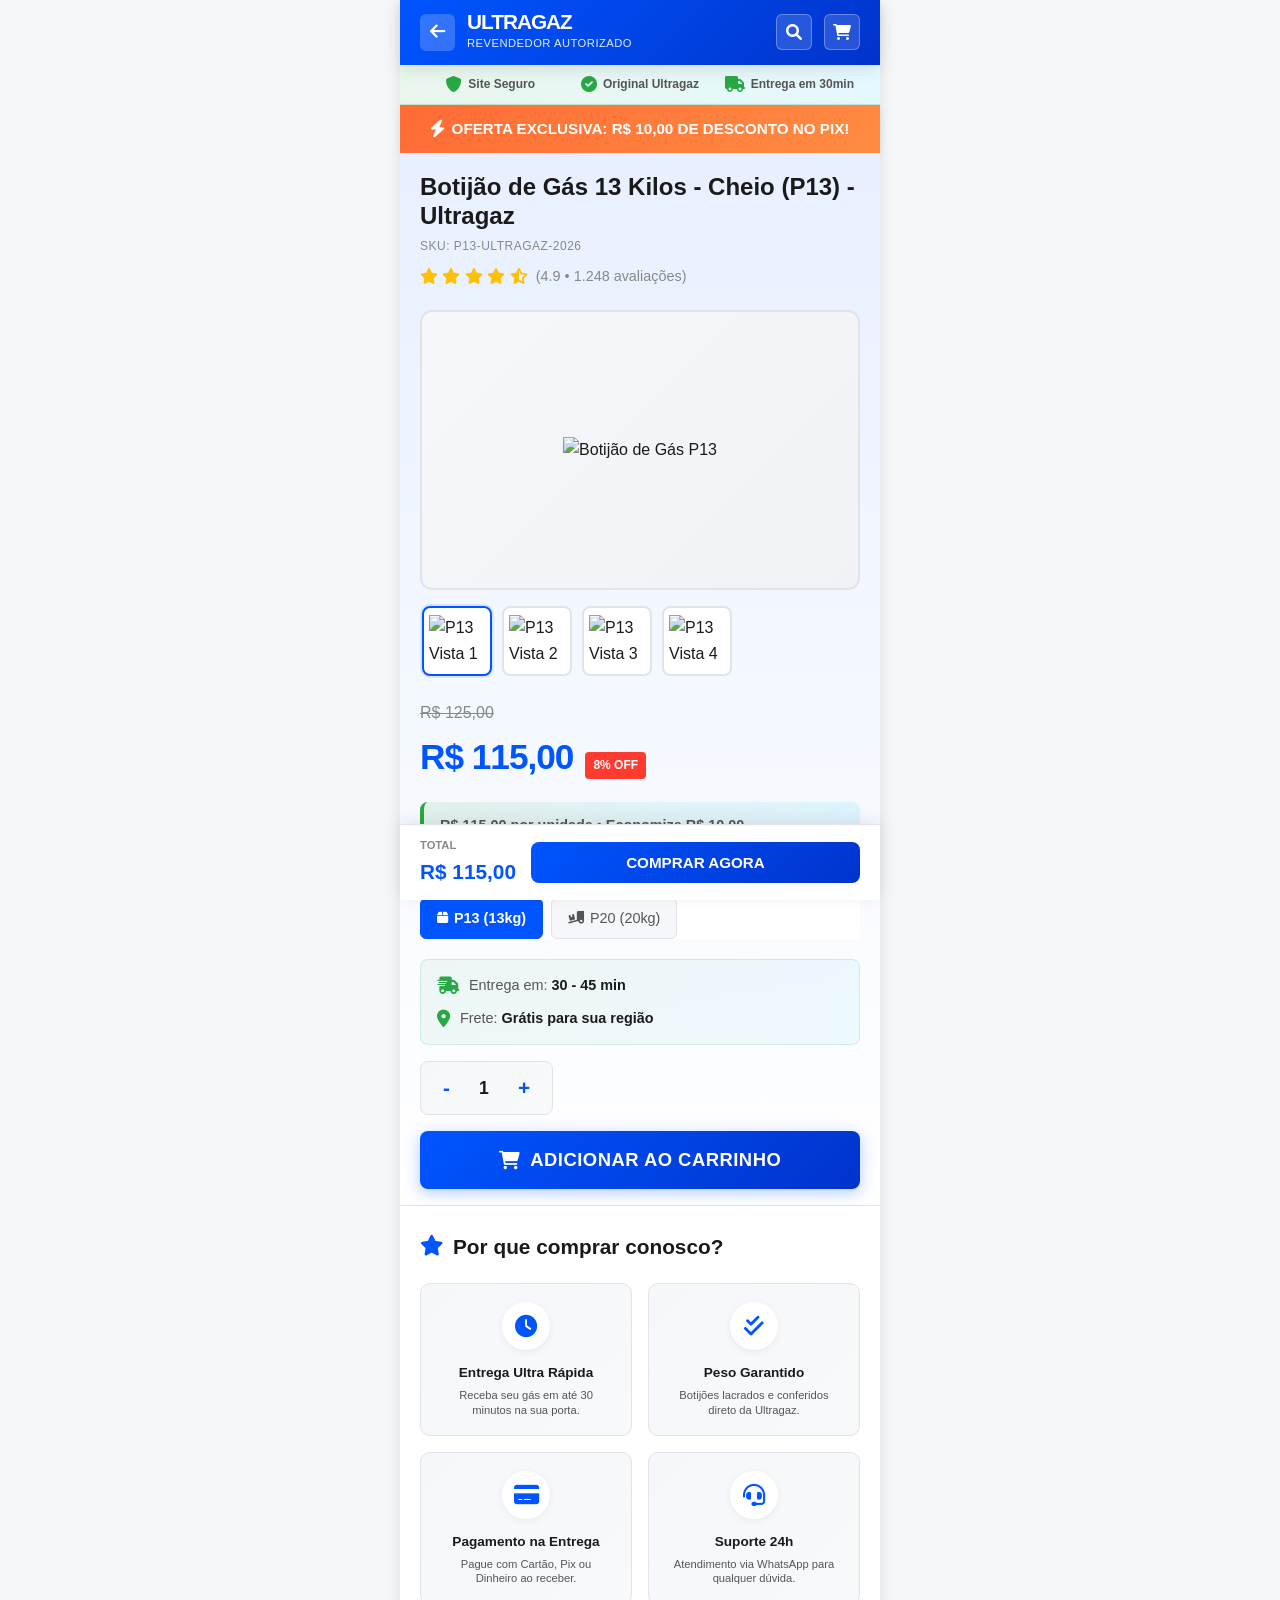
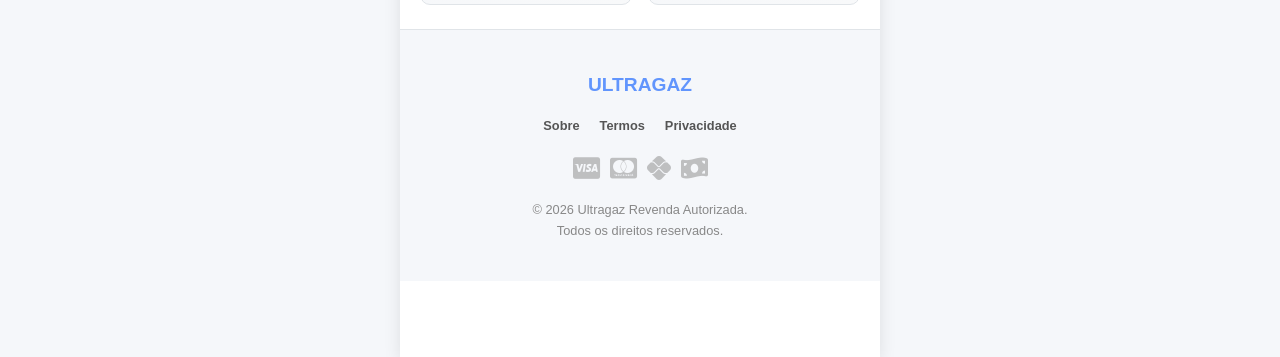
==== gas/index.html @ e966eee2 "Update index.html" ====
<!DOCTYPE html>
<html lang="pt-BR">
<head>
    <meta charset="UTF-8">
    <meta name="viewport" content="width=device-width, initial-scale=1.0">
    <title>Botijão de Gás 13 Kilos - Cheio (P13) - Ultragaz | Entrega Rápida</title>
    <link rel="stylesheet" href="https://cdnjs.cloudflare.com/ajax/libs/font-awesome/6.0.0/css/all.min.css">
    <style>
        :root {
            --primary: #0055ff;
            --primary-dark: #0033cc;
            --primary-light: #e8f0ff;
            --accent: #00bfff;
            --success: #28a745;
            --warning: #ff6b35;
            --danger: #ff3b30;
            --text-dark: #1a1a1a;
            --text-gray: #555;
            --text-light: #888;
            --bg-light: #f5f7fa;
            --bg-white: #ffffff;
            --border-color: #e0e4e8;
            --shadow-sm: 0 2px 8px rgba(0, 0, 0, 0.06);
            --shadow-md: 0 4px 16px rgba(0, 0, 0, 0.1);
            --shadow-lg: 0 8px 32px rgba(0, 0, 0, 0.12);
        }

        * {
            margin: 0;
            padding: 0;
            box-sizing: border-box;
        }

        html, body {
            font-family: -apple-system, BlinkMacSystemFont, 'Segoe UI', Roboto, 'Helvetica Neue', Arial, sans-serif;
            background-color: var(--bg-light);
            color: var(--text-dark);
            line-height: 1.6;
        }

        body {
            min-height: 100vh;
            display: flex;
            justify-content: center;
            align-items: flex-start;
            padding: 0;
        }

        .container {
            width: 100%;
            max-width: 480px;
            background-color: var(--bg-white);
            box-shadow: var(--shadow-md);
            min-height: 100vh;
            display: flex;
            flex-direction: column;
        }

        /* ==================== HEADER PROFISSIONAL ==================== */
        .header {
            background: linear-gradient(135deg, var(--primary) 0%, var(--primary-dark) 100%);
            color: var(--bg-white);
            padding: 12px 20px;
            display: flex;
            align-items: center;
            justify-content: space-between;
            box-shadow: var(--shadow-md);
            position: sticky;
            top: 0;
            z-index: 100;
        }

        .header-left {
            display: flex;
            align-items: center;
            gap: 12px;
            flex: 1;
        }

        .back-btn {
            background: rgba(255, 255, 255, 0.2);
            border: none;
            color: var(--bg-white);
            font-size: 1.1rem;
            cursor: pointer;
            padding: 8px 10px;
            border-radius: 6px;
            transition: all 0.2s ease;
        }

        .back-btn:hover {
            background: rgba(255, 255, 255, 0.3);
            transform: translateX(-2px);
        }

        .brand-section {
            display: flex;
            flex-direction: column;
            gap: 2px;
        }

        .brand-logo {
            font-size: 1.3rem;
            font-weight: 800;
            letter-spacing: -1px;
            line-height: 1;
        }

        .brand-tagline {
            font-size: 0.7rem;
            opacity: 0.9;
            font-weight: 500;
            text-transform: uppercase;
            letter-spacing: 0.5px;
        }

        .header-right {
            display: flex;
            align-items: center;
            gap: 12px;
        }

        .search-btn {
            background: rgba(255, 255, 255, 0.15);
            border: 1px solid rgba(255, 255, 255, 0.3);
            color: var(--bg-white);
            width: 36px;
            height: 36px;
            border-radius: 6px;
            display: flex;
            align-items: center;
            justify-content: center;
            cursor: pointer;
            transition: all 0.2s ease;
            font-size: 1rem;
        }

        .search-btn:hover {
            background: rgba(255, 255, 255, 0.25);
            transform: translateY(-2px);
        }

        .cart-btn {
            background: rgba(255, 255, 255, 0.15);
            border: 1px solid rgba(255, 255, 255, 0.3);
            color: var(--bg-white);
            width: 36px;
            height: 36px;
            border-radius: 6px;
            display: flex;
            align-items: center;
            justify-content: center;
            cursor: pointer;
            position: relative;
            transition: all 0.2s ease;
            font-size: 1rem;
        }

        .cart-btn:hover {
            background: rgba(255, 255, 255, 0.25);
            transform: translateY(-2px);
        }

        .cart-badge {
            position: absolute;
            top: -8px;
            right: -8px;
            background-color: var(--danger);
            color: white;
            font-size: 0.65rem;
            font-weight: bold;
            min-width: 20px;
            height: 20px;
            border-radius: 50%;
            display: flex;
            align-items: center;
            justify-content: center;
            border: 2px solid var(--bg-white);
            opacity: 0;
            transform: scale(0);
            transition: all 0.3s cubic-bezier(0.175, 0.885, 0.32, 1.275);
        }

        .cart-badge.active {
            opacity: 1;
            transform: scale(1);
        }

        /* ==================== TRUST BANNER ==================== */
        .trust-banner {
            background: linear-gradient(90deg, rgba(40, 167, 69, 0.1) 0%, rgba(0, 191, 255, 0.1) 100%);
            border-bottom: 1px solid rgba(40, 167, 69, 0.2);
            padding: 10px 20px;
            display: flex;
            align-items: center;
            justify-content: space-around;
            gap: 8px;
            font-size: 0.75rem;
            color: var(--text-gray);
            font-weight: 600;
        }

        .trust-item {
            display: flex;
            align-items: center;
            gap: 6px;
            flex: 1;
            text-align: center;
            justify-content: center;
        }

        .trust-item i {
            color: var(--success);
            font-size: 1rem;
        }

        /* ==================== PROMOTIONAL BANNERS ==================== */
        .promo-banner {
            background: linear-gradient(135deg, #ff6b35 0%, #ff8c42 100%);
            color: white;
            padding: 12px 20px;
            text-align: center;
            font-weight: 700;
            font-size: 0.95rem;
            box-shadow: var(--shadow-sm);
            display: flex;
            align-items: center;
            justify-content: center;
            gap: 8px;
        }

        .promo-banner i {
            font-size: 1.1rem;
        }

        .delivery-banner {
            background-color: var(--success);
            color: var(--bg-white);
            padding: 12px 20px;
            text-align: center;
            font-weight: 700;
            display: flex;
            align-items: center;
            justify-content: center;
            gap: 8px;
            font-size: 0.95rem;
            box-shadow: var(--shadow-sm);
        }

        .delivery-banner i {
            font-size: 1.1rem;
        }

        @keyframes pulse {
            0%, 100% { opacity: 1; }
            50% { opacity: 0.7; }
        }

        @keyframes pulse-banner {
            0%, 100% { transform: translateY(0); }
            50% { transform: translateY(-2px); }
        }

        /* ==================== MAIN CONTENT ==================== */
        .cart-content {
            flex: 1;
            overflow-y: auto;
            padding: 0;
            display: flex;
            flex-direction: column;
        }

        /* ==================== PRODUCT HERO SECTION ==================== */
        .product-hero {
            padding: 20px 20px 16px 20px;
            background: linear-gradient(180deg, var(--primary-light) 0%, var(--bg-white) 100%);
            border-bottom: 1px solid var(--border-color);
        }

        .product-header {
            margin-bottom: 20px;
        }

        .product-name {
            font-size: 1.5rem;
            font-weight: 800;
            color: var(--text-dark);
            line-height: 1.2;
            margin-bottom: 6px;
        }

        .product-sku {
            font-size: 0.75rem;
            color: var(--text-light);
            font-weight: 500;
            text-transform: uppercase;
            letter-spacing: 0.5px;
        }

        .product-rating {
            display: flex;
            align-items: center;
            gap: 8px;
            margin-top: 8px;
            font-size: 0.9rem;
        }

        .rating-stars {
            color: #ffc107;
            font-size: 1rem;
        }

        .rating-count {
            color: var(--text-light);
            font-weight: 500;
        }

        /* ==================== IMAGE GALLERY ==================== */
        .image-gallery {
            width: 100%;
            margin-bottom: 20px;
        }

        .image-container {
            width: 100%;
            height: 280px;
            display: flex;
            justify-content: center;
            align-items: center;
            background: linear-gradient(135deg, var(--bg-light) 0%, #f0f2f5 100%);
            border-radius: 12px;
            padding: 20px;
            position: relative;
            overflow: hidden;
            cursor: pointer;
            border: 2px solid var(--border-color);
            transition: all 0.3s ease;
            margin-bottom: 12px;
        }

        .image-container:hover {
            box-shadow: var(--shadow-md);
            border-color: var(--accent);
            transform: translateY(-2px);
        }

        .image-container img {
            max-width: 100%;
            max-height: 100%;
            object-fit: contain;
            transition: all 0.4s ease;
        }

        /* Carousel Styles */
        .thumbnail-carousel {
            display: flex;
            gap: 10px;
            overflow-x: auto;
            padding: 4px 2px;
            scrollbar-width: none; /* Firefox */
            -ms-overflow-style: none;  /* IE and Edge */
        }

        .thumbnail-carousel::-webkit-scrollbar {
            display: none; /* Chrome, Safari, Opera */
        }

        .thumbnail {
            width: 70px;
            height: 70px;
            flex-shrink: 0;
            border-radius: 8px;
            border: 2px solid var(--border-color);
            padding: 5px;
            cursor: pointer;
            background-color: var(--bg-white);
            transition: all 0.2s ease;
            display: flex;
            justify-content: center;
            align-items: center;
        }

        .thumbnail:hover {
            border-color: var(--primary-light);
        }

        .thumbnail.active {
            border-color: var(--primary);
            box-shadow: 0 0 0 2px rgba(0, 85, 255, 0.1);
        }

        .thumbnail img {
            max-width: 100%;
            max-height: 100%;
            object-fit: contain;
        }

        /* ==================== PRICE SECTION ==================== */
        .price-section {
            display: flex;
            flex-direction: column;
            gap: 4px;
            margin-bottom: 16px;
        }

        .old-price {
            font-size: 1rem;
            color: var(--text-light);
            text-decoration: line-through;
            font-weight: 500;
        }

        .current-price-wrapper {
            display: flex;
            align-items: baseline;
            gap: 8px;
        }

        .current-price {
            font-size: 2.2rem;
            font-weight: 900;
            color: var(--primary);
            letter-spacing: -1px;
        }

        .price-badge {
            background-color: var(--danger);
            color: white;
            font-size: 0.75rem;
            font-weight: 800;
            padding: 4px 8px;
            border-radius: 4px;
            text-transform: uppercase;
            vertical-align: middle;
            margin-left: 4px;
        }

        .unit-price-info {
            background: linear-gradient(135deg, rgba(40, 167, 69, 0.1) 0%, rgba(0, 191, 255, 0.1) 100%);
            padding: 12px 16px;
            border-radius: 8px;
            font-size: 0.9rem;
            color: var(--text-gray);
            margin-bottom: 20px;
            border-left: 4px solid var(--success);
            font-weight: 600;
        }

        /* ==================== VARIANT SELECTOR ==================== */
        .variant-selector {
            margin-bottom: 20px;
            background-color: var(--bg-white);
        }

        .variant-label {
            font-size: 0.75rem;
            font-weight: 600;
            color: var(--text-light);
            text-transform: uppercase;
            letter-spacing: 0.4px;
            display: block;
            margin-bottom: 10px;
        }

        .variant-pills {
            display: flex;
            gap: 8px;
            flex-wrap: wrap;
        }

        .variant-pill {
            padding: 8px 16px;
            border-radius: 6px;
            border: 1px solid var(--border-color);
            background-color: var(--bg-light);
            color: var(--text-gray);
            font-weight: 500;
            font-size: 0.9rem;
            cursor: pointer;
            transition: all 0.25s ease;
            display: flex;
            align-items: center;
            gap: 6px;
            box-shadow: none;
            white-space: nowrap;
        }

        .variant-pill:hover {
            border-color: var(--primary);
            background-color: var(--primary-light);
            color: var(--primary);
            transform: none;
            box-shadow: none;
        }

        .variant-pill.active {
            background-color: var(--primary);
            color: white;
            border-color: var(--primary);
            box-shadow: none;
            font-weight: 600;
        }

        .variant-pill i {
            font-size: 0.8rem;
            opacity: 1;
        }

        /* Image Transition Effect */
        .image-fade-out {
            opacity: 0;
            transform: scale(0.95);
        }

        .image-fade-in {
            opacity: 1;
            transform: scale(1);
            transition: all 0.4s ease-out;
        }

        .delivery-options {
            display: flex;
            flex-direction: column;
            gap: 10px;
            margin-bottom: 16px;
            padding: 14px 16px;
            background: linear-gradient(135deg, rgba(40, 167, 69, 0.06) 0%, rgba(0, 191, 255, 0.06) 100%);
            border-radius: 8px;
            border: 1px solid rgba(40, 167, 69, 0.15);
        }

        .delivery-option {
            display: flex;
            align-items: center;
            gap: 10px;
            font-size: 0.9rem;
            color: var(--text-gray);
            font-weight: 500;
        }

        .delivery-option i {
            color: var(--success);
            font-size: 1.1rem;
            flex-shrink: 0;
        }

        .delivery-option strong {
            color: var(--text-dark);
            font-weight: 600;
        }

        .quantity-selector {
            display: flex;
            align-items: center;
            gap: 12px;
            background: linear-gradient(135deg, var(--bg-light) 0%, #f8f9fa 100%);
            padding: 12px 16px;
            border-radius: 8px;
            border: 1px solid var(--border-color);
            width: fit-content;
            margin-bottom: 16px;
            transition: all 0.2s ease;
        }

        .quantity-selector:focus-within {
            border-color: var(--primary);
            box-shadow: 0 0 0 2px rgba(0, 85, 255, 0.08);
        }

        .qty-btn {
            background: none;
            border: none;
            color: var(--primary);
            font-size: 1.3rem;
            cursor: pointer;
            padding: 0 6px;
            transition: all 0.2s ease;
            display: flex;
            align-items: center;
            justify-content: center;
            font-weight: 700;
        }

        .qty-btn:hover {
            color: var(--primary-dark);
            transform: scale(1.15);
        }

        .qty-number {
            font-size: 1.1rem;
            font-weight: 700;
            color: var(--text-dark);
            min-width: 32px;
            text-align: center;
        }

        .cta-button {
            width: 100%;
            background: linear-gradient(135deg, var(--primary) 0%, var(--primary-dark) 100%);
            color: var(--bg-white);
            border: none;
            padding: 18px 20px;
            border-radius: 8px;
            font-size: 1.15rem;
            font-weight: 800;
            cursor: pointer;
            display: flex;
            align-items: center;
            justify-content: center;
            gap: 10px;
            transition: all 0.2s ease;
            box-shadow: 0 4px 16px rgba(0, 85, 255, 0.3);
            text-transform: uppercase;
            letter-spacing: 0.5px;
            margin-top: 4px;
        }

        .cta-button:hover {
            background: linear-gradient(135deg, var(--primary-dark) 0%, #001a99 100%);
            box-shadow: 0 6px 20px rgba(0, 85, 255, 0.4);
            transform: none;
        }

        .cta-button:active {
            transform: scale(0.98);
            box-shadow: 0 2px 8px rgba(0, 85, 255, 0.25);
        }

        /* ==================== BENEFITS SECTION ==================== */
        .section {
            padding: 24px 20px;
            background-color: var(--bg-white);
            border-bottom: 1px solid var(--border-color);
        }

        .section-title {
            font-size: 1.3rem;
            font-weight: 800;
            color: var(--text-dark);
            margin-bottom: 20px;
            display: flex;
            align-items: center;
            gap: 10px;
        }

        .section-title i {
            color: var(--primary);
            font-size: 1.3rem;
        }

        .benefits-grid {
            display: grid;
            grid-template-columns: repeat(2, 1fr);
            gap: 16px;
        }

        .benefit-card {
            display: flex;
            flex-direction: column;
            align-items: center;
            text-align: center;
            padding: 18px;
            background: linear-gradient(135deg, var(--bg-light) 0%, #f8f9fa 100%);
            border-radius: 10px;
            border: 1px solid var(--border-color);
            transition: all 0.3s ease;
        }

        .benefit-card:hover {
            box-shadow: var(--shadow-md);
            border-color: var(--primary-light);
        }

        .benefit-icon {
            width: 48px;
            height: 48px;
            background-color: var(--bg-white);
            border-radius: 50%;
            display: flex;
            align-items: center;
            justify-content: center;
            margin-bottom: 12px;
            color: var(--primary);
            font-size: 1.4rem;
            box-shadow: var(--shadow-sm);
        }

        .benefit-card h3 {
            font-size: 0.85rem;
            font-weight: 700;
            color: var(--text-dark);
            margin-bottom: 4px;
        }

        .benefit-card p {
            font-size: 0.7rem;
            color: var(--text-gray);
            line-height: 1.3;
        }

        /* ==================== CART SIDEBAR ==================== */
        .cart-overlay {
            position: fixed;
            top: 0;
            left: 0;
            width: 100%;
            height: 100%;
            background-color: rgba(0, 0, 0, 0.5);
            z-index: 1000;
            display: none;
            backdrop-filter: blur(4px);
        }

        .cart-overlay.active {
            display: block;
        }

        .cart-sidebar {
            position: fixed;
            top: 0;
            right: -100%;
            width: 100%;
            max-width: 400px;
            height: 100%;
            background-color: var(--bg-white);
            z-index: 1001;
            transition: right 0.3s cubic-bezier(0.4, 0, 0.2, 1);
            display: flex;
            flex-direction: column;
            box-shadow: var(--shadow-lg);
        }

        .cart-sidebar.active {
            right: 0;
        }

        .cart-header {
            padding: 20px;
            background: linear-gradient(135deg, var(--primary) 0%, var(--primary-dark) 100%);
            color: white;
            display: flex;
            align-items: center;
            justify-content: space-between;
        }

        .cart-header h2 {
            font-size: 1.2rem;
            font-weight: 800;
            display: flex;
            align-items: center;
            gap: 10px;
        }

        .close-cart {
            background: rgba(255, 255, 255, 0.2);
            border: none;
            color: white;
            width: 32px;
            height: 32px;
            border-radius: 50%;
            display: flex;
            align-items: center;
            justify-content: center;
            cursor: pointer;
            font-size: 1rem;
            transition: all 0.2s ease;
        }

        .close-cart:hover {
            background: rgba(255, 255, 255, 0.3);
            transform: rotate(90deg);
        }

        .cart-items {
            flex: 1;
            overflow-y: auto;
            padding: 20px;
        }

        .cart-item {
            display: flex;
            gap: 15px;
            padding-bottom: 15px;
            margin-bottom: 15px;
            border-bottom: 1px solid var(--border-color);
            animation: slideIn 0.3s ease-out;
        }

        @keyframes slideIn {
            from { opacity: 0; transform: translateX(20px); }
            to { opacity: 1; transform: translateX(0); }
        }

        .cart-item-img {
            width: 70px;
            height: 70px;
            object-fit: contain;
            background-color: var(--bg-light);
            border-radius: 8px;
            padding: 5px;
        }

        .cart-item-info {
            flex: 1;
        }

        .cart-item-title {
            font-size: 0.9rem;
            font-weight: 700;
            color: var(--text-dark);
            margin-bottom: 4px;
            display: -webkit-box;
            -webkit-line-clamp: 2;
            -webkit-box-orient: vertical;
            overflow: hidden;
        }

        .cart-item-price {
            font-size: 0.85rem;
            color: var(--text-gray);
            margin-bottom: 8px;
        }

        .cart-item-remove-btn {
            background: none;
            border: none;
            color: var(--danger);
            font-size: 0.75rem;
            font-weight: 600;
            cursor: pointer;
            padding: 0;
            margin-top: 4px;
        }

        .cart-item-remove-btn:hover {
            text-decoration: underline;
        }

        .empty-cart {
            text-align: center;
            padding: 40px 20px;
            color: var(--text-light);
        }

        .empty-cart i {
            font-size: 3rem;
            margin-bottom: 15px;
            opacity: 0.3;
        }

        /* ==================== SHIPPING SECTION ==================== */
        .shipping-section {
            padding: 20px;
            background-color: var(--bg-light);
            border-top: 1px solid var(--border-color);
        }

        .shipping-title {
            font-size: 0.95rem;
            font-weight: 800;
            color: var(--text-dark);
            margin-bottom: 15px;
            display: flex;
            align-items: center;
            gap: 8px;
        }

        .form-group {
            margin-bottom: 15px;
        }

        .form-label {
            display: block;
            font-size: 0.75rem;
            font-weight: 700;
            color: var(--text-gray);
            margin-bottom: 6px;
            text-transform: uppercase;
            letter-spacing: 0.5px;
        }

        .form-input {
            width: 100%;
            padding: 12px 14px;
            border: 1px solid var(--border-color);
            border-radius: 8px;
            font-size: 0.95rem;
            color: var(--text-dark);
            background-color: var(--bg-white);
            transition: all 0.3s ease;
            font-family: inherit;
            font-weight: 500;
        }

        .form-input::placeholder {
            color: var(--text-light);
            font-weight: 400;
        }

        .form-input:focus {
            outline: none;
            border-color: var(--primary);
            box-shadow: 0 0 0 3px rgba(0, 85, 255, 0.1);
            background-color: var(--bg-white);
        }

        .form-input.loading {
            background-image: url("data:image/svg+xml,%3Csvg xmlns='http://www.w3.org/2000/svg' width='20' height='20' viewBox='0 0 24 24' fill='none' stroke='%230055ff' stroke-width='2'%3E%3Cpath d='M21.5 2v6h-6M2.5 22v-6h6M2 11.5a10 10 0 0 1 18.8-4.3M22 12.5a10 10 0 0 1-18.8 2.2'/%3E%3C/svg%3E");
            background-repeat: no-repeat;
            background-position: right 12px center;
            background-size: 18px;
            padding-right: 40px;
        }

        .form-row {
            display: grid;
            grid-template-columns: 1fr 1fr;
            gap: 12px;
            max-height: 500px;
            opacity: 1;
            overflow: hidden;
            transition: all 0.3s ease-out;
        }

        .form-row.hidden {
            max-height: 0;
            opacity: 0;
            gap: 0;
        }

        .form-row.full {
            grid-template-columns: 1fr;
        }

        /* ==================== ADDRESS BLOCK - PROFISSIONAL ==================== */
        .address-block {
            background-color: transparent;
            padding: 0;
            border-radius: 0;
            border: none;
            margin-bottom: 0;
            max-height: 0;
            overflow: hidden;
            opacity: 0;
            transition: all 0.4s cubic-bezier(0.4, 0, 0.2, 1);
        }

        .address-block.active {
            padding: 20px;
            background: linear-gradient(135deg, rgba(0, 85, 255, 0.03) 0%, rgba(0, 191, 255, 0.03) 100%);
            border: 2px solid var(--primary-light);
            border-radius: 12px;
            margin-bottom: 20px;
            max-height: 600px;
            opacity: 1;
            animation: slideUpFade 0.4s cubic-bezier(0.4, 0, 0.2, 1);
            box-shadow: 0 4px 12px rgba(0, 85, 255, 0.08);
            position: relative;
            overflow: visible;
        }

        .address-block.active::before {
            content: '';
            position: absolute;
            left: 0;
            top: 0;
            bottom: 0;
            width: 4px;
            background: linear-gradient(180deg, var(--primary) 0%, var(--accent) 100%);
            border-radius: 12px 0 0 12px;
        }

        @keyframes slideUpFade {
            from {
                opacity: 0;
                transform: translateY(12px);
            }
            to {
                opacity: 1;
                transform: translateY(0);
            }
        }

        .address-block-title {
            font-size: 0.8rem;
            font-weight: 800;
            color: var(--primary);
            text-transform: uppercase;
            letter-spacing: 0.8px;
            margin-bottom: 16px;
            display: flex;
            align-items: center;
            gap: 8px;
            padding-left: 12px;
        }

        .address-block-title::before {
            content: '\f3c5';
            font-family: 'Font Awesome 6 Free';
            font-weight: 900;
            font-size: 1rem;
            color: var(--primary);
        }

        .address-info {
            display: grid;
            grid-template-columns: 1fr 1fr;
            gap: 16px;
            font-size: 0.9rem;
            padding-left: 12px;
        }

        .address-info-item {
            display: flex;
            flex-direction: column;
            gap: 6px;
            padding: 12px;
            background-color: rgba(255, 255, 255, 0.6);
            border-radius: 8px;
            border: 1px solid rgba(0, 85, 255, 0.1);
            transition: all 0.3s ease;
        }

        .address-info-item:hover {
            background-color: rgba(255, 255, 255, 0.9);
            border-color: rgba(0, 85, 255, 0.3);
            box-shadow: 0 2px 8px rgba(0, 85, 255, 0.1);
            transform: translateY(-2px);
        }

        .address-info-label {
            font-size: 0.65rem;
            font-weight: 800;
            color: var(--primary);
            text-transform: uppercase;
            letter-spacing: 0.6px;
            opacity: 0.8;
        }

        .address-info-value {
            font-weight: 600;
            color: var(--text-dark);
            font-size: 0.95rem;
            line-height: 1.5;
            word-break: break-word;
        }

        .address-info-item.full {
            grid-column: 1 / -1;
        }

        .address-info-item.full .address-info-value {
            padding-bottom: 0;
            border-bottom: none;
            margin-bottom: 0;
        }

        .delivery-options-group {
            margin-top: 0;
            margin-bottom: 0;
            max-height: 0;
            opacity: 0;
            overflow: hidden;
            transition: all 0.3s ease-out;
        }

        .delivery-options-group.visible {
            margin-top: 16px;
            max-height: 500px;
            opacity: 1;
        }

        .delivery-options-title {
            font-size: 0.8rem;
            font-weight: 700;
            color: var(--text-gray);
            text-transform: uppercase;
            letter-spacing: 0.6px;
            margin-bottom: 12px;
            display: block;
        }

        .delivery-option-card {
            display: flex;
            align-items: center;
            padding: 14px 16px;
            background-color: var(--bg-white);
            border: 2px solid var(--border-color);
            border-radius: 10px;
            cursor: pointer;
            transition: all 0.3s ease;
            margin-bottom: 10px;
        }

        .delivery-option-card:last-child {
            margin-bottom: 0;
        }

        .delivery-option-card:hover {
            border-color: var(--primary);
            background-color: var(--primary-light);
            box-shadow: 0 2px 8px rgba(0, 85, 255, 0.08);
        }

        .delivery-option-card.selected {
            border-color: var(--primary);
            background-color: var(--primary-light);
            box-shadow: 0 0 0 3px rgba(0, 85, 255, 0.1);
        }

        .delivery-radio {
            width: 20px;
            height: 20px;
            border: 2px solid var(--border-color);
            border-radius: 50%;
            margin-right: 12px;
            display: flex;
            align-items: center;
            justify-content: center;
            transition: all 0.2s ease;
            flex-shrink: 0;
        }

        .delivery-option-card.selected .delivery-radio {
            border-color: var(--primary);
        }

        .delivery-option-card.selected .delivery-radio::after {
            content: '';
            width: 10px;
            height: 10px;
            background-color: var(--primary);
            border-radius: 50%;
        }

        .delivery-info {
            flex: 1;
        }

        .delivery-name {
            font-size: 0.95rem;
            font-weight: 700;
            color: var(--text-dark);
            display: block;
        }

        .delivery-time {
            font-size: 0.8rem;
            color: var(--text-gray);
            font-weight: 500;
        }

        .delivery-price {
            font-size: 0.95rem;
            font-weight: 800;
            color: var(--success);
        }

        /* ==================== CART SUMMARY ==================== */
        .cart-summary {
            padding: 20px;
            background-color: var(--bg-white);
            border-top: 1px solid var(--border-color);
        }

        .summary-row {
            display: flex;
            justify-content: space-between;
            margin-bottom: 10px;
            font-size: 0.95rem;
            color: var(--text-gray);
        }

        .summary-row.total {
            margin-top: 15px;
            padding-top: 15px;
            border-top: 2px dashed var(--border-color);
            font-size: 1.2rem;
            font-weight: 800;
            color: var(--text-dark);
        }

        .checkout-btn {
            width: 100%;
            background: linear-gradient(135deg, var(--success) 0%, #218838 100%);
            color: white;
            border: none;
            padding: 18px;
            border-radius: 10px;
            font-size: 1.1rem;
            font-weight: 800;
            cursor: pointer;
            margin-top: 20px;
            display: flex;
            align-items: center;
            justify-content: center;
            gap: 10px;
            transition: all 0.3s ease;
            box-shadow: 0 4px 12px rgba(40, 167, 69, 0.3);
            text-transform: uppercase;
            letter-spacing: 0.5px;
        }

        .checkout-btn:hover {
            background: linear-gradient(135deg, #218838 0%, #1e7e34 100%);
            box-shadow: 0 6px 16px rgba(40, 167, 69, 0.4);
            transform: translateY(-2px);
        }

        .checkout-btn:active {
            transform: translateY(0);
        }

        /* ==================== STICKY FOOTER ==================== */
        .sticky-footer {
            position: sticky;
            bottom: 0;
            left: 0;
            width: 100%;
            background-color: var(--bg-white);
            padding: 12px 20px;
            box-shadow: 0 -4px 16px rgba(0, 0, 0, 0.08);
            display: flex;
            align-items: center;
            justify-content: space-between;
            gap: 15px;
            z-index: 90;
            border-top: 1px solid var(--border-color);
        }

        .sticky-price-info {
            display: flex;
            flex-direction: column;
        }

        .sticky-label {
            font-size: 0.7rem;
            color: var(--text-light);
            font-weight: 600;
            text-transform: uppercase;
        }

        .sticky-price {
            font-size: 1.3rem;
            font-weight: 800;
            color: var(--primary);
        }

        .sticky-cta {
            flex: 1;
            background: linear-gradient(135deg, var(--primary) 0%, var(--primary-dark) 100%);
            color: white;
            border: none;
            padding: 12px 15px;
            border-radius: 8px;
            font-size: 0.95rem;
            font-weight: 800;
            cursor: pointer;
            display: flex;
            align-items: center;
            justify-content: center;
            gap: 8px;
            text-transform: uppercase;
        }

        /* ==================== FOOTER ==================== */
        .footer {
            padding: 40px 20px;
            background-color: var(--bg-light);
            text-align: center;
            color: var(--text-light);
            font-size: 0.8rem;
        }

        .footer-logo {
            font-size: 1.2rem;
            font-weight: 800;
            color: var(--primary);
            margin-bottom: 15px;
            display: block;
            opacity: 0.6;
        }

        .footer-links {
            display: flex;
            justify-content: center;
            gap: 20px;
            margin-bottom: 20px;
        }

        .footer-links a {
            color: var(--text-gray);
            text-decoration: none;
            font-weight: 600;
        }

        .payment-methods {
            display: flex;
            justify-content: center;
            gap: 10px;
            margin-bottom: 20px;
            font-size: 1.5rem;
            opacity: 0.5;
        }

        /* ==================== ANIMATIONS ==================== */
        @keyframes fadeIn {
            from { opacity: 0; }
            to { opacity: 1; }
        }

        .fade-in {
            animation: fadeIn 0.5s ease-in-out;
        }

        /* Responsive adjustments */
        @media (max-width: 360px) {
            .product-name { font-size: 1.3rem; }
            .current-price { font-size: 1.8rem; }
            .benefits-grid { grid-template-columns: 1fr; }
        }
    </style>
</head>
<body>
    <div class="container">
        <!-- HEADER -->
        <header class="header">
            <div class="header-left">
                <button class="back-btn"><i class="fas fa-arrow-left"></i></button>
                <div class="brand-section">
                    <span class="brand-logo">ULTRAGAZ</span>
                    <span class="brand-tagline">Revendedor Autorizado</span>
                </div>
            </div>
            <div class="header-right">
                <div class="search-btn"><i class="fas fa-search"></i></div>
                <div class="cart-btn" id="cart-btn">
                    <i class="fas fa-shopping-cart"></i>
                    <span class="cart-badge" id="cart-badge">0</span>
                </div>
            </div>
        </header>

        <!-- TRUST BANNER -->
        <div class="trust-banner">
            <div class="trust-item">
                <i class="fas fa-shield-alt"></i>
                <span>Site Seguro</span>
            </div>
            <div class="trust-item">
                <i class="fas fa-check-circle"></i>
                <span>Original Ultragaz</span>
            </div>
            <div class="trust-item">
                <i class="fas fa-truck"></i>
                <span>Entrega em 30min</span>
            </div>
        </div>

        <!-- PROMO BANNER -->
        <div class="promo-banner">
            <i class="fas fa-bolt"></i>
            <span>OFERTA EXCLUSIVA: R$ 10,00 DE DESCONTO NO PIX!</span>
        </div>

        <!-- MAIN CONTENT -->
        <main class="cart-content">
            <!-- PRODUCT HERO -->
            <section class="product-hero">
                <div class="product-header">
                    <h1 class="product-name">Botijão de Gás 13 Kilos - Cheio (P13) - Ultragaz</h1>
                    <div class="product-sku" id="product-sku">SKU: P13-ULTRAGAZ-2026</div>
                    <div class="product-rating">
                        <div class="rating-stars">
                            <i class="fas fa-star"></i>
                            <i class="fas fa-star"></i>
                            <i class="fas fa-star"></i>
                            <i class="fas fa-star"></i>
                            <i class="fas fa-star-half-alt"></i>
                        </div>
                        <span class="rating-count">(4.9 • 1.248 avaliações)</span>
                    </div>
                </div>

                <!-- IMAGE GALLERY WITH CAROUSEL -->
                <div class="image-gallery">
                    <div class="image-container" id="image-viewer">
                        <img src="https://files.manuscdn.com/user_upload_by_module/session_file/310519663079181584/lwIupmlXDHOWgsRP.png" alt="Botijão de Gás P13" id="main-image">
                    </div>
                    <div class="thumbnail-carousel" id="thumbnail-carousel">
                        <div class="thumbnail active" data-index="0">
                            <img src="https://files.manuscdn.com/user_upload_by_module/session_file/310519663079181584/lwIupmlXDHOWgsRP.png" alt="P13 Vista 1">
                        </div>
                        <div class="thumbnail" data-index="1">
                            <img src="https://files.manuscdn.com/user_upload_by_module/session_file/310519663079181584/AwCJxVsIZjcqVhgE.png" alt="P13 Vista 2">
                        </div>
                        <div class="thumbnail" data-index="2">
                            <img src="https://files.manuscdn.com/user_upload_by_module/session_file/310519663079181584/POOtAbgwreuIoyph.png" alt="P13 Vista 3">
                        </div>
                        <div class="thumbnail" data-index="3">
                            <img src="https://files.manuscdn.com/user_upload_by_module/session_file/310519663079181584/uJwxYGEtZoqVlQDg.png" alt="P13 Vista 4">
                        </div>
                    </div>
                </div>

                <!-- PRICE SECTION -->
                <div class="price-section">
                    <div class="old-price">R$&nbsp;125,00</div>
                    <div class="current-price-wrapper">
                        <div class="current-price">R$&nbsp;115,00</div>
                        <span class="price-badge">8% OFF</span>
                    </div>
                </div>

                <div class="unit-price-info">
                    <strong>R$&nbsp;115,00</strong> por unidade • Economize R$ 10,00
                </div>

                <!-- VARIANT SELECTOR -->
                <div class="variant-selector">
                    <span class="variant-label">Escolha o Tamanho:</span>
                    <div class="variant-pills">
                        <div class="variant-pill active" data-variant="P13" data-price="115.00" data-old-price="125.00" data-img="https://files.manuscdn.com/user_upload_by_module/session_file/310519663079181584/lwIupmlXDHOWgsRP.png">
                            <i class="fas fa-box"></i> P13 (13kg)
                        </div>
                        <div class="variant-pill" data-variant="P20" data-price="195.00" data-old-price="210.00" data-img="https://files.manuscdn.com/user_upload_by_module/session_file/310519663079181584/TZLBsRpCcSTCDEJX.png">
                            <i class="fas fa-truck-loading"></i> P20 (20kg)
                        </div>
                    </div>
                </div>

                <!-- DELIVERY INFO -->
                <div class="delivery-options">
                    <div class="delivery-option">
                        <i class="fas fa-shipping-fast"></i>
                        <span>Entrega em: <strong>30 - 45 min</strong></span>
                    </div>
                    <div class="delivery-option">
                        <i class="fas fa-map-marker-alt"></i>
                        <span>Frete: <strong>Grátis para sua região</strong></span>
                    </div>
                </div>

                <!-- QUANTITY & CTA -->
                <div class="quantity-selector">
                    <button class="qty-btn" id="main-qty-decrease">-</button>
                    <span class="qty-number" id="main-qty-number">1</span>
                    <button class="qty-btn" id="main-qty-increase">+</button>
                </div>

                <button class="cta-button" id="order-btn">
                    <i class="fas fa-shopping-cart"></i>
                    Adicionar ao Carrinho
                </button>
            </section>

            <!-- BENEFITS SECTION -->
            <section class="section">
                <h2 class="section-title"><i class="fas fa-star"></i> Por que comprar conosco?</h2>
                <div class="benefits-grid">
                    <div class="benefit-card">
                        <div class="benefit-icon"><i class="fas fa-clock"></i></div>
                        <h3>Entrega Ultra Rápida</h3>
                        <p>Receba seu gás em até 30 minutos na sua porta.</p>
                    </div>
                    <div class="benefit-card">
                        <div class="benefit-icon"><i class="fas fa-check-double"></i></div>
                        <h3>Peso Garantido</h3>
                        <p>Botijões lacrados e conferidos direto da Ultragaz.</p>
                    </div>
                    <div class="benefit-card">
                        <div class="benefit-icon"><i class="fas fa-credit-card"></i></div>
                        <h3>Pagamento na Entrega</h3>
                        <p>Pague com Cartão, Pix ou Dinheiro ao receber.</p>
                    </div>
                    <div class="benefit-card">
                        <div class="benefit-icon"><i class="fas fa-headset"></i></div>
                        <h3>Suporte 24h</h3>
                        <p>Atendimento via WhatsApp para qualquer dúvida.</p>
                    </div>
                </div>
            </section>

            <!-- FOOTER -->
            <footer class="footer">
                <span class="footer-logo">ULTRAGAZ</span>
                <div class="footer-links">
                    <a href="#">Sobre</a>
                    <a href="#">Termos</a>
                    <a href="#">Privacidade</a>
                </div>
                <div class="payment-methods">
                    <i class="fab fa-cc-visa"></i>
                    <i class="fab fa-cc-mastercard"></i>
                    <i class="fab fa-pix"></i>
                    <i class="fas fa-money-bill-wave"></i>
                </div>
                <p>&copy; 2026 Ultragaz Revenda Autorizada.<br>Todos os direitos reservados.</p>
            </footer>
        </main>

        <!-- STICKY FOOTER -->
        <div class="sticky-footer" id="sticky-footer">
            <div class="sticky-price-info">
                <span class="sticky-label">Total</span>
                <span class="sticky-price" id="sticky-price">R$ 115,00</span>
            </div>
            <button class="sticky-cta" id="sticky-order-btn">
                Comprar Agora
            </button>
        </div>

        <!-- CART SIDEBAR -->
        <div class="cart-overlay" id="cart-overlay"></div>
        <div class="cart-sidebar" id="cart-sidebar">
            <div class="cart-header">
                <h2><i class="fas fa-shopping-cart"></i> Seu Carrinho</h2>
                <button class="close-cart" id="cart-close-btn"><i class="fas fa-times"></i></button>
            </div>
            
            <div class="cart-items" id="cart-items-container">
                <!-- Items will be injected here -->
                <div class="empty-cart">
                    <i class="fas fa-shopping-cart"></i>
                    <p>Seu carrinho está vazio</p>
                </div>
            </div>

            <!-- SHIPPING SECTION (Only visible when cart has items) -->
            <div class="shipping-section" id="shipping-section" style="display: none;">
                <h3 class="shipping-title"><i class="fas fa-truck"></i> Dados de Entrega</h3>
                
                <div class="form-group">
                    <label class="form-label">CEP</label>
                    <input type="text" class="form-input" id="cep-input" placeholder="00000-000" maxlength="9">
                    <small id="cep-error" style="color: var(--danger); display: none; font-weight: 600; margin-top: 5px;"></small>
                </div>

                <!-- Address Block (Hidden until CEP is valid) -->
                <div class="address-block" id="address-block">
                    <div class="address-block-title">Endereço Localizado</div>
                    <div class="address-info">
                        <div class="address-info-item full">
                            <span class="address-info-label">Rua / Logradouro</span>
                            <span class="address-info-value" id="address-street">-</span>
                        </div>
                        <div class="address-info-item">
                            <span class="address-info-label">Bairro</span>
                            <span class="address-info-value" id="address-neighborhood">-</span>
                        </div>
                        <div class="address-info-item">
                            <span class="address-info-label">Cidade/UF</span>
                            <span class="address-info-value" id="address-city-state">-</span>
                        </div>
                    </div>

                    <div class="form-row" style="margin-top: 15px;">
                        <div class="form-group">
                            <label class="form-label">Número</label>
                            <input type="text" class="form-input" id="number-input" placeholder="Ex: 123">
                        </div>
                        <div class="form-group">
                            <label class="form-label">Complemento</label>
                            <input type="text" class="form-input" id="complement-input" placeholder="Apto, Bloco...">
                        </div>
                    </div>

                    <!-- Delivery Options -->
                    <div class="delivery-options-group visible">
                        <span class="delivery-options-title">Opções de Entrega</span>
                        
                        <div class="delivery-option-card selected" data-type="express" data-price="0">
                            <div class="delivery-radio"></div>
                            <div class="delivery-info">
                                <span class="delivery-name">Entrega Ultra Rápida</span>
                                <span class="delivery-time">30 - 45 minutos</span>
                            </div>
                            <span class="delivery-price">GRÁTIS</span>
                        </div>

                        <div class="delivery-option-card" data-type="scheduled" data-price="0">
                            <div class="delivery-radio"></div>
                            <div class="delivery-info">
                                <span class="delivery-name">Agendar Entrega</span>
                                <span class="delivery-time">Escolha o melhor horário</span>
                            </div>
                            <span class="delivery-price">GRÁTIS</span>
                        </div>
                    </div>
                </div>
            </div>

            <div class="cart-summary" id="cart-summary" style="display: none;">
                <div class="summary-row">
                    <span>Subtotal</span>
                    <span id="subtotal-val">R$ 0,00</span>
                </div>
                <div class="summary-row">
                    <span>Entrega</span>
                    <span style="color: var(--success); font-weight: 700;">GRÁTIS</span>
                </div>
                <div class="summary-row total">
                    <span>Total</span>
                    <span id="total-val">R$ 0,00</span>
                </div>
                <button class="checkout-btn" id="checkout-btn">
                    <i class="fab fa-whatsapp"></i> Finalizar via WhatsApp
                </button>
            </div>
        </div>
    </div>

    <script>
        // Configuration & State
        const PRODUCT_NAME_BASE = "Botijão de Gás";
        let currentVariant = 'P13';
        let currentPrice = 115.00;
        let currentOldPrice = 125.00;
        let currentProductName = "Botijão de Gás 13 Kilos - Cheio (P13) - Ultragaz";
        let mainQuantity = 1;
        let cart = [];
        let shippingData = {
            cep: '',
            street: '',
            neighborhood: '',
            city: '',
            state: '',
            number: '',
            complement: '',
            deliveryType: 'express'
        };

        // Product Images Data
        const productImages = {
            'P13': [
                'https://i.postimg.cc/W3pvs57x/49b74e27777234cb48bb94ecb30486b8.png',
                'https://i.postimg.cc/vB8sG0zH/images_(1)_(22).jpg',
                'https://files.manuscdn.com/user_upload_by_module/session_file/310519663079181584/POOtAbgwreuIoyph.png',
                'https://files.manuscdn.com/user_upload_by_module/session_file/310519663079181584/uJwxYGEtZoqVlQDg.png'
            ],
            'P20': [
                'https://files.manuscdn.com/user_upload_by_module/session_file/310519663079181584/TZLBsRpCcSTCDEJX.png',
                'https://files.manuscdn.com/user_upload_by_module/session_file/310519663079181584/rKBIjBudQCDMYovB.png',
                'https://files.manuscdn.com/user_upload_by_module/session_file/310519663079181584/RjpfjgYpZUDSaXJq.png',
                'https://files.manuscdn.com/user_upload_by_module/session_file/310519663079181584/OKBonIHhGjTiwgRm.png'
            ]
        };

        // DOM Elements
        const cartBtn = document.getElementById('cart-btn');
        const cartBadge = document.getElementById('cart-badge');
        const cartOverlay = document.getElementById('cart-overlay');
        const cartSidebar = document.getElementById('cart-sidebar');
        const cartCloseBtn = document.getElementById('cart-close-btn');
        const cartContent = document.getElementById('cart-items-container');
        const shippingSection = document.getElementById('shipping-section');
        const cartSummary = document.getElementById('cart-summary');
        const subtotalEl = document.getElementById('subtotal-val');
        const totalEl = document.getElementById('total-val');
        const orderBtn = document.getElementById('order-btn');
        const stickyOrderBtn = document.getElementById('sticky-order-btn');
        const mainQtyDecrease = document.getElementById('main-qty-decrease');
        const mainQtyIncrease = document.getElementById('main-qty-increase');
        const mainQtyNumber = document.getElementById('main-qty-number');
        
        // Carousel Elements
        const mainImage = document.getElementById('main-image');
        const thumbnailCarousel = document.getElementById('thumbnail-carousel');
        const thumbnails = document.querySelectorAll('.thumbnail');

        // Variant elements
        const variantPills = document.querySelectorAll('.variant-pill');
        const productNameEl = document.querySelector('.product-name');
        const productSkuEl = document.querySelector('.product-sku');
        const oldPriceEl = document.querySelector('.old-price');
        const currentPriceEl = document.querySelector('.current-price');
        const unitPriceInfoEl = document.querySelector('.unit-price-info');
        const stickyPriceEl = document.getElementById('sticky-price');

        // Carousel Logic
        function updateCarousel(variant) {
            const images = productImages[variant];
            thumbnailCarousel.innerHTML = '';
            
            images.forEach((imgUrl, index) => {
                const thumb = document.createElement('div');
                thumb.className = `thumbnail ${index === 0 ? 'active' : ''}`;
                thumb.setAttribute('data-index', index);
                thumb.innerHTML = `<img src="${imgUrl}" alt="${variant} Vista ${index + 1}">`;
                
                thumb.addEventListener('click', () => {
                    // Update active thumbnail
                    document.querySelectorAll('.thumbnail').forEach(t => t.classList.remove('active'));
                    thumb.classList.add('active');
                    
                    // Update main image with animation
                    mainImage.style.opacity = '0';
                    setTimeout(() => {
                        mainImage.src = imgUrl;
                        mainImage.style.opacity = '1';
                    }, 200);
                });
                
                thumbnailCarousel.appendChild(thumb);
            });
            
            // Reset main image to first image of variant
            mainImage.src = images[0];
        }

        // Variant selection logic
        variantPills.forEach(pill => {
            pill.addEventListener('click', () => {
                // Update active state
                variantPills.forEach(p => p.classList.remove('active'));
                pill.classList.add('active');

                // Get data from pill
                const variant = pill.getAttribute('data-variant');
                const price = parseFloat(pill.getAttribute('data-price'));
                const oldPrice = parseFloat(pill.getAttribute('data-old-price'));

                // Update state
                currentPrice = price;
                currentOldPrice = oldPrice;
                currentVariant = variant;
                currentProductName = `${PRODUCT_NAME_BASE} ${variant === 'P13' ? '13 Kilos' : '20 Kilos'} - Cheio (${variant})`;

                // Update UI
                if (productNameEl) productNameEl.textContent = currentProductName;
                if (productSkuEl) productSkuEl.textContent = `SKU: ${variant}-ULTRAGAZ-2026`;
                
                const formattedPrice = price.toFixed(2).replace('.', ',');
                const formattedOldPrice = oldPrice.toFixed(2).replace('.', ',');
                const savings = (oldPrice - price).toFixed(2).replace('.', ',');

                if (oldPriceEl) oldPriceEl.innerHTML = `R$&nbsp;${formattedOldPrice}`;
                if (currentPriceEl) currentPriceEl.innerHTML = `R$&nbsp;${formattedPrice}`;
                if (stickyPriceEl) stickyPriceEl.textContent = `R$ ${formattedPrice}`;
                
                if (unitPriceInfoEl) {
                    unitPriceInfoEl.innerHTML = `<strong>R$&nbsp;${formattedPrice}</strong> por unidade • Economize R$ ${savings}`;
                }

                // Update Carousel for new variant
                updateCarousel(variant);
            });
        });

        // Initial Carousel Setup
        updateCarousel('P13');

        // Quantity Logic
        if (mainQtyDecrease) {
            mainQtyDecrease.addEventListener('click', () => {
                if (mainQuantity > 1) {
                    mainQuantity--;
                    mainQtyNumber.textContent = mainQuantity;
                }
            });
        }

        if (mainQtyIncrease) {
            mainQtyIncrease.addEventListener('click', () => {
                mainQuantity++;
                mainQtyNumber.textContent = mainQuantity;
            });
        }

        // Cart Logic
        function openCart() {
            if (cartOverlay) cartOverlay.classList.add('active');
            if (cartSidebar) cartSidebar.classList.add('active');
            document.body.style.overflow = 'hidden';
        }

        function closeCart() {
            if (cartOverlay) cartOverlay.classList.remove('active');
            if (cartSidebar) cartSidebar.classList.remove('active');
            document.body.style.overflow = 'auto';
        }

        if (cartBtn) cartBtn.addEventListener('click', openCart);
        if (cartCloseBtn) cartCloseBtn.addEventListener('click', closeCart);
        if (cartOverlay) cartOverlay.addEventListener('click', closeCart);

        function updateCartBadge() {
            const totalItems = cart.reduce((sum, item) => sum + item.quantity, 0);
            if (cartBadge) {
                cartBadge.textContent = totalItems;
                if (totalItems > 0) cartBadge.classList.add('active');
                else cartBadge.classList.remove('active');
            }
        }

        function updateCartDisplay() {
            if (cart.length === 0) {
                cartContent.innerHTML = `
                    <div class="empty-cart">
                        <i class="fas fa-shopping-cart"></i>
                        <p>Seu carrinho está vazio</p>
                    </div>
                `;
                shippingSection.style.display = 'none';
                cartSummary.style.display = 'none';
                return;
            }
            
            shippingSection.style.display = 'block';
            cartSummary.style.display = 'block';

            let itemsHTML = '';
            let subtotal = 0;

            cart.forEach((item, index) => {
                const itemTotal = item.price * item.quantity;
                subtotal += itemTotal;
                const formattedUnitPrice = item.price.toFixed(2).replace('.', ',');
                const formattedItemTotal = itemTotal.toFixed(2).replace('.', ',');
                itemsHTML += `
                    <div class="cart-item">
                        <img src="${item.image}" alt="${item.name}" class="cart-item-img">
                        <div class="cart-item-info">
                            <div class="cart-item-title">${item.name}</div>
                            <div class="cart-item-price">R$ ${formattedUnitPrice} x ${item.quantity} = <strong>R$ ${formattedItemTotal}</strong></div>
                            <button class="cart-item-remove-btn" onclick="removeFromCart(${index})">Remover</button>
                        </div>
                    </div>
                `;
            });

            cartContent.innerHTML = itemsHTML;
            subtotalEl.textContent = `R$ ${subtotal.toFixed(2).replace('.', ',')}`;
            totalEl.textContent = `R$ ${subtotal.toFixed(2).replace('.', ',')}`;
        }

        window.removeFromCart = function(index) {
            cart.splice(index, 1);
            updateCartDisplay();
            updateCartBadge();
        };

        function addToCart() {
            const existingItem = cart.find(item => item.variant === currentVariant);
            if (existingItem) {
                existingItem.quantity += mainQuantity;
            } else {
                cart.push({
                    name: currentProductName,
                    variant: currentVariant,
                    price: currentPrice,
                    quantity: mainQuantity,
                    image: productImages[currentVariant][0]
                });
            }
            updateCartDisplay();
            updateCartBadge();
            openCart();
        }

        if (orderBtn) orderBtn.addEventListener('click', addToCart);
        if (stickyOrderBtn) stickyOrderBtn.addEventListener('click', addToCart);

        // CEP Logic
        const cepInput = document.getElementById('cep-input');
        const addressBlock = document.getElementById('address-block');
        const cepError = document.getElementById('cep-error');

        if (cepInput) {
            cepInput.addEventListener('input', (e) => {
                let value = e.target.value.replace(/\D/g, '');
                if (value.length > 5) value = value.substring(0, 5) + '-' + value.substring(5, 8);
                e.target.value = value;

                if (value.length === 9) {
                    fetchAddress(value);
                } else {
                    addressBlock.classList.remove('active');
                }
            });
        }

        async function fetchAddress(cep) {
            cepInput.classList.add('loading');
            try {
                const response = await fetch(`https://viacep.com.br/ws/${cep.replace('-', '')}/json/`);
                const data = await response.json();
                
                if (data.erro) {
                    cepError.textContent = 'CEP não encontrado';
                    cepError.style.display = 'block';
                    addressBlock.classList.remove('active');
                } else {
                    cepError.style.display = 'none';
                    document.getElementById('address-street').textContent = data.logradouro || 'Não informado';
                    document.getElementById('address-neighborhood').textContent = data.bairro || 'Não informado';
                    document.getElementById('address-city-state').textContent = `${data.localidade}/${data.uf}`;
                    addressBlock.classList.add('active');
                    
                    shippingData.street = data.logradouro;
                    shippingData.neighborhood = data.bairro;
                    shippingData.city = data.localidade;
                    shippingData.state = data.uf;
                }
            } catch (error) {
                console.error('Erro ao buscar CEP:', error);
            } finally {
                cepInput.classList.remove('loading');
            }
        }

        // Checkout Logic
        const checkoutBtn = document.getElementById('checkout-btn');
        if (checkoutBtn) {
            checkoutBtn.addEventListener('click', () => {
                const number = document.getElementById('number-input').value;
                if (!number) {
                    alert('Por favor, informe o número do endereço.');
                    return;
                }

                let message = `*Novo Pedido - Ultragaz*\n\n`;
                cart.forEach(item => {
                    message += `• ${item.quantity}x ${item.name} - R$ ${(item.price * item.quantity).toFixed(2)}\n`;
                });
                
                const total = cart.reduce((sum, item) => sum + (item.price * item.quantity), 0);
                message += `\n*Total: R$ ${total.toFixed(2)}*\n\n`;
                message += `*Endereço de Entrega:*\n`;
                message += `${shippingData.street}, ${number}\n`;
                message += `${shippingData.neighborhood} - ${shippingData.city}/${shippingData.state}\n`;
                message += `CEP: ${cepInput.value}`;

                const whatsappUrl = `https://wa.me/5511999999999?text=${encodeURIComponent(message)}`;
                window.open(whatsappUrl, '_blank');
            });
        }
    </script>
</body>
</html>
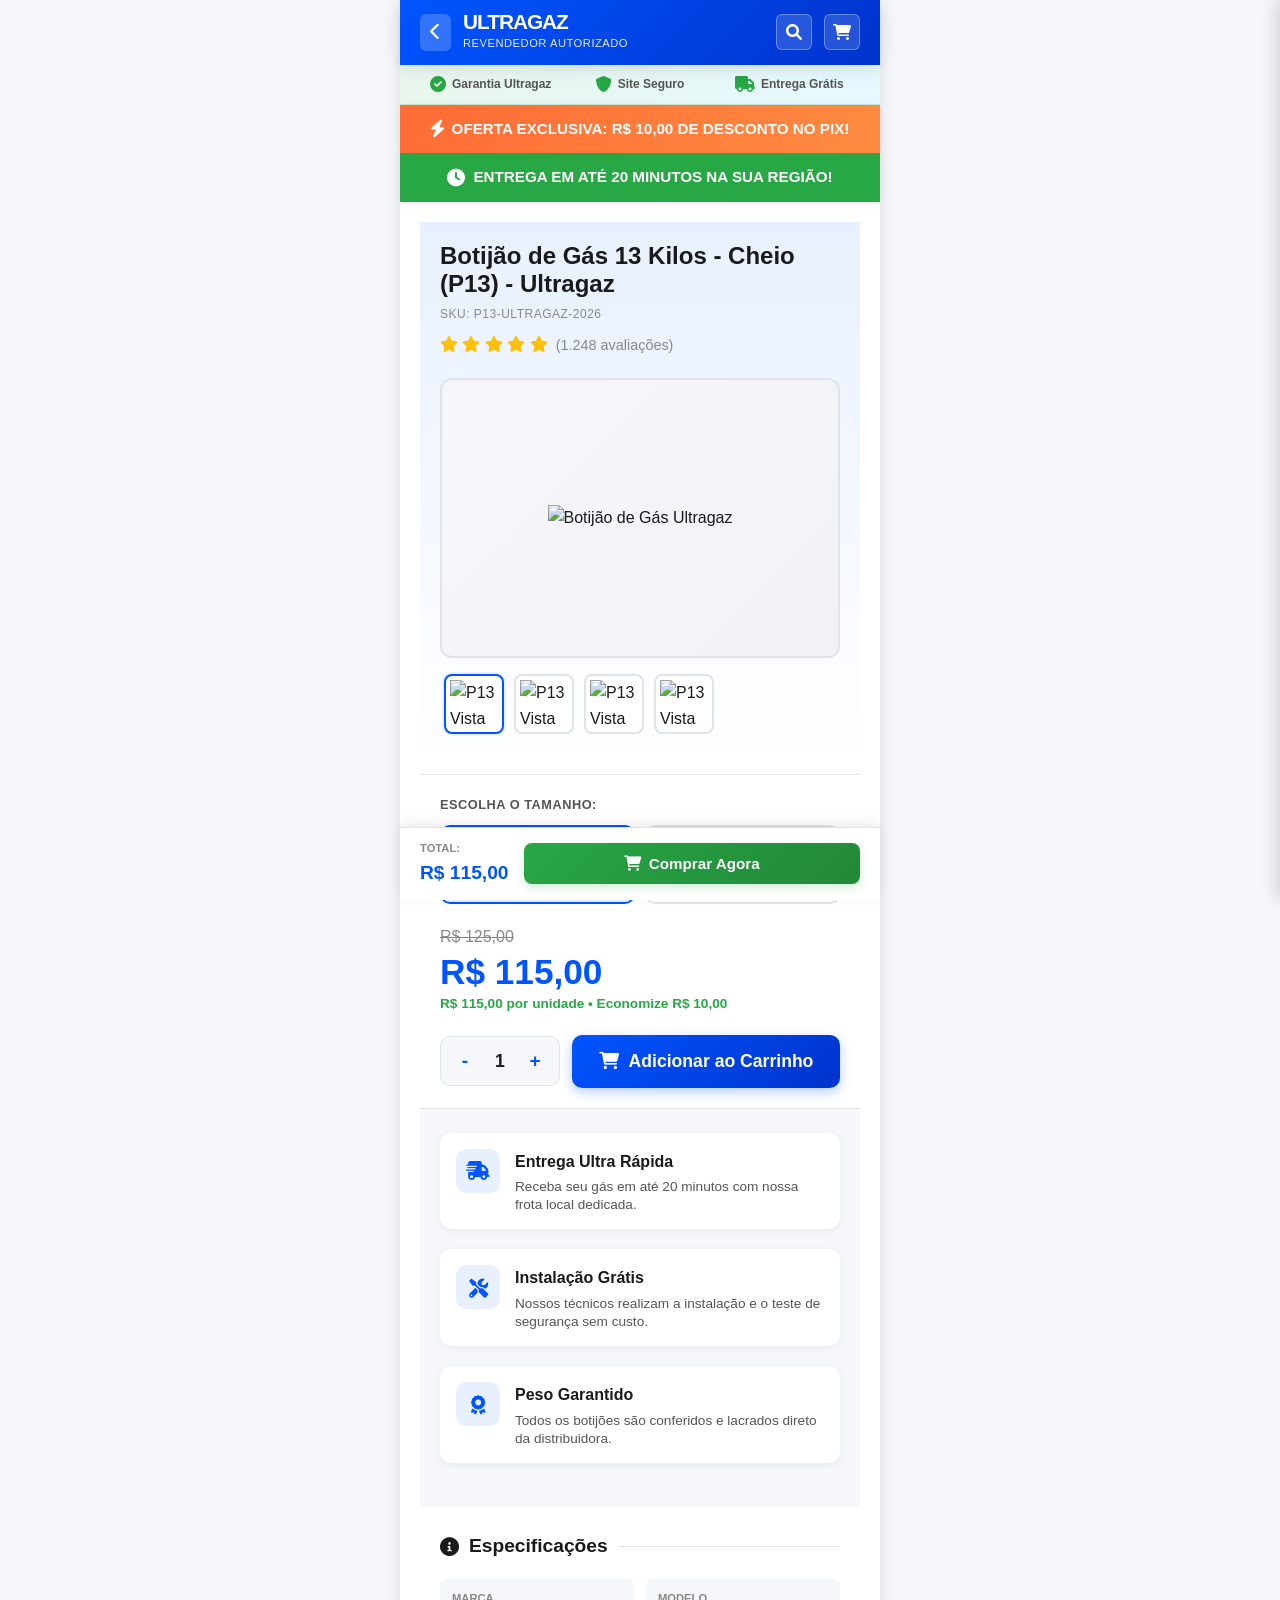
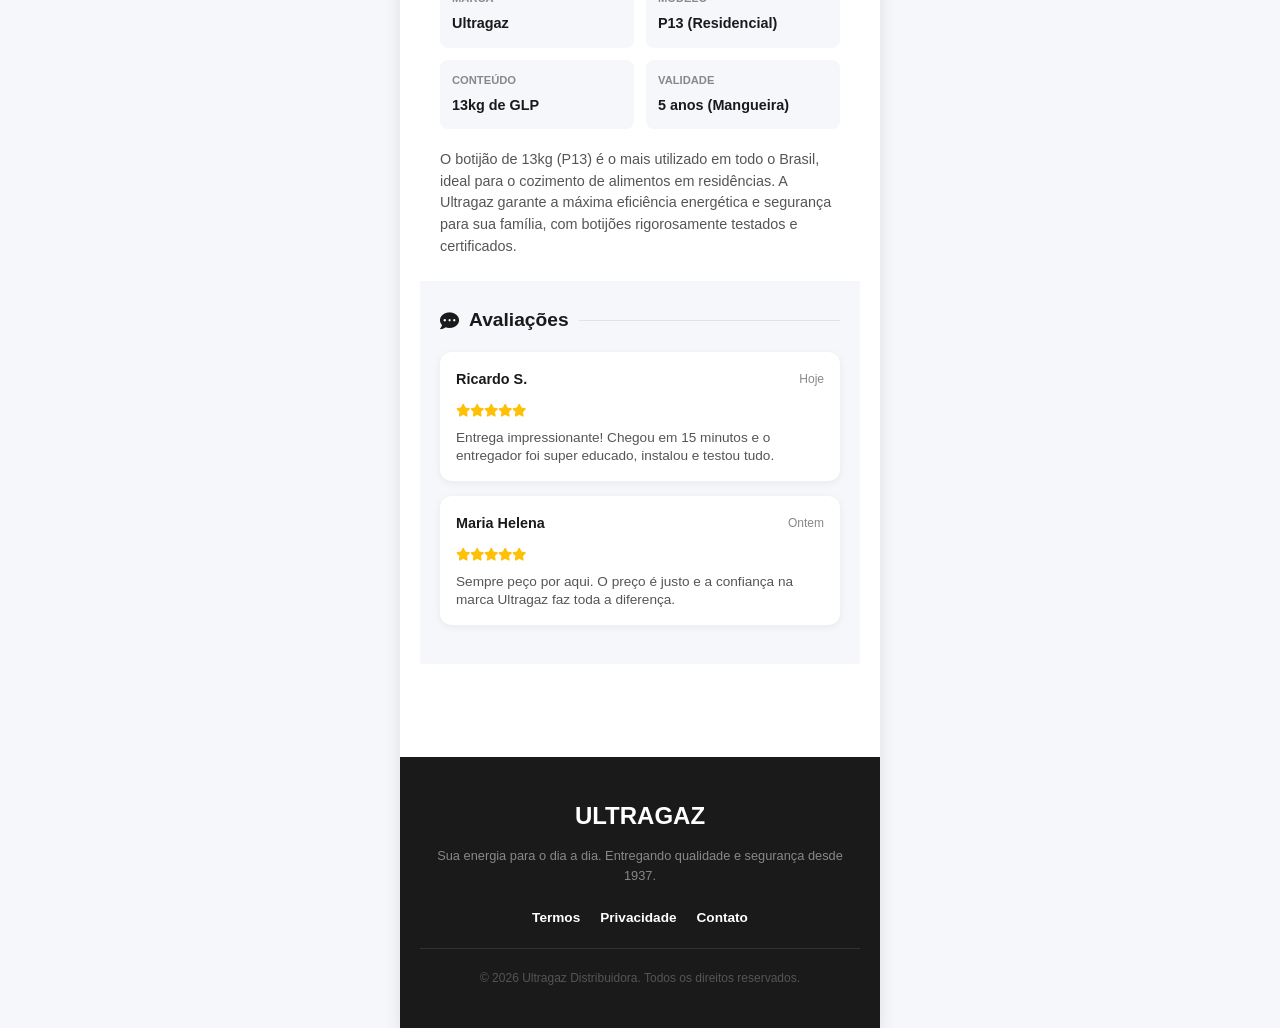
==== commit 695144ba: "Update index.html" ====
--- a/gas/index.html
+++ b/gas/index.html
@@ -348,59 +348,107 @@
             max-width: 100%;
             max-height: 100%;
             object-fit: contain;
-            transition: all 0.4s ease;
-        }
-
-        /* Carousel Styles */
+            transition: transform 0.4s cubic-bezier(0.175, 0.885, 0.32, 1.275);
+        }
+
+        .image-container:hover img {
+            transform: scale(1.08);
+        }
+
         .thumbnail-carousel {
             display: flex;
             gap: 10px;
             overflow-x: auto;
-            padding: 4px 2px;
-            scrollbar-width: none; /* Firefox */
-            -ms-overflow-style: none;  /* IE and Edge */
+            padding: 4px;
+            scrollbar-width: none;
+            -ms-overflow-style: none;
         }
 
         .thumbnail-carousel::-webkit-scrollbar {
-            display: none; /* Chrome, Safari, Opera */
+            display: none;
         }
 
         .thumbnail {
-            width: 70px;
-            height: 70px;
-            flex-shrink: 0;
+            width: 60px;
+            height: 60px;
             border-radius: 8px;
             border: 2px solid var(--border-color);
-            padding: 5px;
+            overflow: hidden;
+            flex-shrink: 0;
             cursor: pointer;
+            transition: all 0.2s ease;
             background-color: var(--bg-white);
-            transition: all 0.2s ease;
-            display: flex;
-            justify-content: center;
-            align-items: center;
-        }
-
-        .thumbnail:hover {
-            border-color: var(--primary-light);
         }
 
         .thumbnail.active {
             border-color: var(--primary);
-            box-shadow: 0 0 0 2px rgba(0, 85, 255, 0.1);
+            box-shadow: 0 0 0 2px var(--primary-light);
         }
 
         .thumbnail img {
-            max-width: 100%;
-            max-height: 100%;
+            width: 100%;
+            height: 100%;
             object-fit: contain;
-        }
-
-        /* ==================== PRICE SECTION ==================== */
-        .price-section {
-            display: flex;
-            flex-direction: column;
-            gap: 4px;
-            margin-bottom: 16px;
+            padding: 4px;
+        }
+
+        /* ==================== PRICING & QUANTITY SECTION ==================== */
+        .pricing-section {
+            padding: 20px;
+            background-color: var(--bg-white);
+            border-bottom: 1px solid var(--border-color);
+        }
+
+        .variant-selector {
+            margin-bottom: 20px;
+        }
+
+        .variant-label {
+            font-size: 0.8rem;
+            font-weight: 700;
+            color: var(--text-gray);
+            margin-bottom: 10px;
+            display: block;
+            text-transform: uppercase;
+            letter-spacing: 0.5px;
+        }
+
+        .variant-pills {
+            display: flex;
+            gap: 10px;
+        }
+
+        .variant-pill {
+            flex: 1;
+            padding: 12px;
+            border: 2px solid var(--border-color);
+            border-radius: 10px;
+            text-align: center;
+            cursor: pointer;
+            transition: all 0.2s ease;
+        }
+
+        .variant-pill.active {
+            border-color: var(--primary);
+            background-color: var(--primary-light);
+        }
+
+        .variant-name {
+            display: block;
+            font-weight: 800;
+            font-size: 1.1rem;
+            color: var(--text-dark);
+        }
+
+        .variant-price {
+            display: block;
+            font-size: 0.8rem;
+            color: var(--text-gray);
+            margin-top: 2px;
+        }
+
+        .price-container {
+            margin-bottom: 20px;
         }
 
         .old-price {
@@ -410,295 +458,231 @@
             font-weight: 500;
         }
 
-        .current-price-wrapper {
-            display: flex;
-            align-items: baseline;
-            gap: 8px;
-        }
-
         .current-price {
             font-size: 2.2rem;
             font-weight: 900;
             color: var(--primary);
-            letter-spacing: -1px;
-        }
-
-        .price-badge {
-            background-color: var(--danger);
+            line-height: 1;
+            margin: 4px 0;
+        }
+
+        .unit-price-info {
+            font-size: 0.85rem;
+            color: var(--success);
+            font-weight: 700;
+        }
+
+        .action-row {
+            display: flex;
+            gap: 12px;
+            align-items: center;
+        }
+
+        .quantity-selector {
+            display: flex;
+            align-items: center;
+            background-color: var(--bg-light);
+            border-radius: 10px;
+            padding: 4px;
+            border: 1px solid var(--border-color);
+        }
+
+        .qty-btn {
+            width: 40px;
+            height: 40px;
+            border: none;
+            background: none;
+            font-size: 1.2rem;
+            font-weight: 700;
+            color: var(--primary);
+            cursor: pointer;
+            display: flex;
+            align-items: center;
+            justify-content: center;
+            transition: all 0.2s ease;
+        }
+
+        .qty-btn:hover {
+            background-color: rgba(0, 85, 255, 0.1);
+            border-radius: 6px;
+        }
+
+        .qty-number {
+            width: 30px;
+            text-align: center;
+            font-weight: 800;
+            font-size: 1.1rem;
+        }
+
+        .cta-button {
+            flex: 1;
+            background: linear-gradient(135deg, var(--primary) 0%, var(--primary-dark) 100%);
             color: white;
-            font-size: 0.75rem;
+            border: none;
+            padding: 16px;
+            border-radius: 10px;
+            font-size: 1.1rem;
             font-weight: 800;
-            padding: 4px 8px;
-            border-radius: 4px;
+            cursor: pointer;
+            display: flex;
+            align-items: center;
+            justify-content: center;
+            gap: 10px;
+            box-shadow: 0 4px 12px rgba(0, 85, 255, 0.3);
+            transition: all 0.3s ease;
+        }
+
+        .cta-button:hover {
+            transform: translateY(-2px);
+            box-shadow: 0 6px 16px rgba(0, 85, 255, 0.4);
+        }
+
+        .cta-button:active {
+            transform: translateY(0);
+        }
+
+        /* ==================== BENEFITS SECTION ==================== */
+        .benefits-section {
+            padding: 24px 20px;
+            background-color: var(--bg-light);
+        }
+
+        .benefit-card {
+            display: flex;
+            align-items: flex-start;
+            gap: 15px;
+            margin-bottom: 20px;
+            background: white;
+            padding: 16px;
+            border-radius: 12px;
+            box-shadow: var(--shadow-sm);
+        }
+
+        .benefit-icon {
+            width: 44px;
+            height: 44px;
+            background-color: var(--primary-light);
+            color: var(--primary);
+            border-radius: 10px;
+            display: flex;
+            align-items: center;
+            justify-content: center;
+            font-size: 1.2rem;
+            flex-shrink: 0;
+        }
+
+        .benefit-info h3 {
+            font-size: 1rem;
+            font-weight: 700;
+            margin-bottom: 4px;
+        }
+
+        .benefit-info p {
+            font-size: 0.85rem;
+            color: var(--text-gray);
+            line-height: 1.3;
+        }
+
+        /* ==================== PRODUCT DETAILS ==================== */
+        .details-section {
+            padding: 24px 20px;
+        }
+
+        .section-title {
+            font-size: 1.2rem;
+            font-weight: 800;
+            margin-bottom: 16px;
+            color: var(--text-dark);
+            display: flex;
+            align-items: center;
+            gap: 10px;
+        }
+
+        .section-title::after {
+            content: '';
+            flex: 1;
+            height: 1px;
+            background-color: var(--border-color);
+        }
+
+        .details-grid {
+            display: grid;
+            grid-template-columns: 1fr 1fr;
+            gap: 12px;
+        }
+
+        .detail-item {
+            padding: 12px;
+            background-color: var(--bg-light);
+            border-radius: 8px;
+        }
+
+        .detail-label {
+            font-size: 0.7rem;
+            color: var(--text-light);
             text-transform: uppercase;
-            vertical-align: middle;
-            margin-left: 4px;
-        }
-
-        .unit-price-info {
-            background: linear-gradient(135deg, rgba(40, 167, 69, 0.1) 0%, rgba(0, 191, 255, 0.1) 100%);
-            padding: 12px 16px;
-            border-radius: 8px;
+            font-weight: 700;
+            display: block;
+            margin-bottom: 2px;
+        }
+
+        .detail-value {
+            font-size: 0.9rem;
+            font-weight: 600;
+            color: var(--text-dark);
+        }
+
+        .description-text {
+            margin-top: 20px;
             font-size: 0.9rem;
             color: var(--text-gray);
-            margin-bottom: 20px;
-            border-left: 4px solid var(--success);
-            font-weight: 600;
-        }
-
-        /* ==================== VARIANT SELECTOR ==================== */
-        .variant-selector {
-            margin-bottom: 20px;
-            background-color: var(--bg-white);
-        }
-
-        .variant-label {
+            line-height: 1.5;
+        }
+
+        /* ==================== REVIEWS SECTION ==================== */
+        .reviews-section {
+            padding: 24px 20px;
+            background-color: var(--bg-light);
+        }
+
+        .review-card {
+            background: white;
+            padding: 16px;
+            border-radius: 12px;
+            margin-bottom: 15px;
+            box-shadow: var(--shadow-sm);
+        }
+
+        .review-header {
+            display: flex;
+            justify-content: space-between;
+            align-items: center;
+            margin-bottom: 10px;
+        }
+
+        .reviewer-name {
+            font-weight: 700;
+            font-size: 0.9rem;
+        }
+
+        .review-date {
             font-size: 0.75rem;
-            font-weight: 600;
             color: var(--text-light);
-            text-transform: uppercase;
-            letter-spacing: 0.4px;
-            display: block;
-            margin-bottom: 10px;
-        }
-
-        .variant-pills {
-            display: flex;
-            gap: 8px;
-            flex-wrap: wrap;
-        }
-
-        .variant-pill {
-            padding: 8px 16px;
-            border-radius: 6px;
-            border: 1px solid var(--border-color);
-            background-color: var(--bg-light);
-            color: var(--text-gray);
-            font-weight: 500;
-            font-size: 0.9rem;
-            cursor: pointer;
-            transition: all 0.25s ease;
-            display: flex;
-            align-items: center;
-            gap: 6px;
-            box-shadow: none;
-            white-space: nowrap;
-        }
-
-        .variant-pill:hover {
-            border-color: var(--primary);
-            background-color: var(--primary-light);
-            color: var(--primary);
-            transform: none;
-            box-shadow: none;
-        }
-
-        .variant-pill.active {
-            background-color: var(--primary);
-            color: white;
-            border-color: var(--primary);
-            box-shadow: none;
-            font-weight: 600;
-        }
-
-        .variant-pill i {
+        }
+
+        .review-stars {
+            color: #ffc107;
             font-size: 0.8rem;
-            opacity: 1;
-        }
-
-        /* Image Transition Effect */
-        .image-fade-out {
-            opacity: 0;
-            transform: scale(0.95);
-        }
-
-        .image-fade-in {
-            opacity: 1;
-            transform: scale(1);
-            transition: all 0.4s ease-out;
-        }
-
-        .delivery-options {
-            display: flex;
-            flex-direction: column;
-            gap: 10px;
-            margin-bottom: 16px;
-            padding: 14px 16px;
-            background: linear-gradient(135deg, rgba(40, 167, 69, 0.06) 0%, rgba(0, 191, 255, 0.06) 100%);
-            border-radius: 8px;
-            border: 1px solid rgba(40, 167, 69, 0.15);
-        }
-
-        .delivery-option {
-            display: flex;
-            align-items: center;
-            gap: 10px;
-            font-size: 0.9rem;
-            color: var(--text-gray);
-            font-weight: 500;
-        }
-
-        .delivery-option i {
-            color: var(--success);
-            font-size: 1.1rem;
-            flex-shrink: 0;
-        }
-
-        .delivery-option strong {
-            color: var(--text-dark);
-            font-weight: 600;
-        }
-
-        .quantity-selector {
-            display: flex;
-            align-items: center;
-            gap: 12px;
-            background: linear-gradient(135deg, var(--bg-light) 0%, #f8f9fa 100%);
-            padding: 12px 16px;
-            border-radius: 8px;
-            border: 1px solid var(--border-color);
-            width: fit-content;
-            margin-bottom: 16px;
-            transition: all 0.2s ease;
-        }
-
-        .quantity-selector:focus-within {
-            border-color: var(--primary);
-            box-shadow: 0 0 0 2px rgba(0, 85, 255, 0.08);
-        }
-
-        .qty-btn {
-            background: none;
-            border: none;
-            color: var(--primary);
-            font-size: 1.3rem;
-            cursor: pointer;
-            padding: 0 6px;
-            transition: all 0.2s ease;
-            display: flex;
-            align-items: center;
-            justify-content: center;
-            font-weight: 700;
-        }
-
-        .qty-btn:hover {
-            color: var(--primary-dark);
-            transform: scale(1.15);
-        }
-
-        .qty-number {
-            font-size: 1.1rem;
-            font-weight: 700;
-            color: var(--text-dark);
-            min-width: 32px;
-            text-align: center;
-        }
-
-        .cta-button {
-            width: 100%;
-            background: linear-gradient(135deg, var(--primary) 0%, var(--primary-dark) 100%);
-            color: var(--bg-white);
-            border: none;
-            padding: 18px 20px;
-            border-radius: 8px;
-            font-size: 1.15rem;
-            font-weight: 800;
-            cursor: pointer;
-            display: flex;
-            align-items: center;
-            justify-content: center;
-            gap: 10px;
-            transition: all 0.2s ease;
-            box-shadow: 0 4px 16px rgba(0, 85, 255, 0.3);
-            text-transform: uppercase;
-            letter-spacing: 0.5px;
-            margin-top: 4px;
-        }
-
-        .cta-button:hover {
-            background: linear-gradient(135deg, var(--primary-dark) 0%, #001a99 100%);
-            box-shadow: 0 6px 20px rgba(0, 85, 255, 0.4);
-            transform: none;
-        }
-
-        .cta-button:active {
-            transform: scale(0.98);
-            box-shadow: 0 2px 8px rgba(0, 85, 255, 0.25);
-        }
-
-        /* ==================== BENEFITS SECTION ==================== */
-        .section {
-            padding: 24px 20px;
-            background-color: var(--bg-white);
-            border-bottom: 1px solid var(--border-color);
-        }
-
-        .section-title {
-            font-size: 1.3rem;
-            font-weight: 800;
-            color: var(--text-dark);
-            margin-bottom: 20px;
-            display: flex;
-            align-items: center;
-            gap: 10px;
-        }
-
-        .section-title i {
-            color: var(--primary);
-            font-size: 1.3rem;
-        }
-
-        .benefits-grid {
-            display: grid;
-            grid-template-columns: repeat(2, 1fr);
-            gap: 16px;
-        }
-
-        .benefit-card {
-            display: flex;
-            flex-direction: column;
-            align-items: center;
-            text-align: center;
-            padding: 18px;
-            background: linear-gradient(135deg, var(--bg-light) 0%, #f8f9fa 100%);
-            border-radius: 10px;
-            border: 1px solid var(--border-color);
-            transition: all 0.3s ease;
-        }
-
-        .benefit-card:hover {
-            box-shadow: var(--shadow-md);
-            border-color: var(--primary-light);
-        }
-
-        .benefit-icon {
-            width: 48px;
-            height: 48px;
-            background-color: var(--bg-white);
-            border-radius: 50%;
-            display: flex;
-            align-items: center;
-            justify-content: center;
-            margin-bottom: 12px;
-            color: var(--primary);
-            font-size: 1.4rem;
-            box-shadow: var(--shadow-sm);
-        }
-
-        .benefit-card h3 {
+            margin-bottom: 8px;
+        }
+
+        .review-text {
             font-size: 0.85rem;
-            font-weight: 700;
-            color: var(--text-dark);
-            margin-bottom: 4px;
-        }
-
-        .benefit-card p {
-            font-size: 0.7rem;
             color: var(--text-gray);
             line-height: 1.3;
         }
 
-        /* ==================== CART SIDEBAR ==================== */
+        /* ==================== CART OVERLAY & SIDEBAR ==================== */
         .cart-overlay {
             position: fixed;
             top: 0;
@@ -706,84 +690,198 @@
             width: 100%;
             height: 100%;
             background-color: rgba(0, 0, 0, 0.5);
-            z-index: 1000;
-            display: none;
-            backdrop-filter: blur(4px);
+            opacity: 0;
+            visibility: hidden;
+            transition: all 0.3s ease;
+            z-index: 200;
+            touch-action: none;
         }
 
         .cart-overlay.active {
-            display: block;
+            opacity: 1;
+            visibility: visible;
         }
 
         .cart-sidebar {
             position: fixed;
             top: 0;
-            right: -100%;
+            right: 0;
+            bottom: 0;
             width: 100%;
             max-width: 400px;
-            height: 100%;
+            height: 100vh;
+            height: 100dvh;
             background-color: var(--bg-white);
-            z-index: 1001;
-            transition: right 0.3s cubic-bezier(0.4, 0, 0.2, 1);
+            box-shadow: -4px 0 16px rgba(0, 0, 0, 0.15);
             display: flex;
             flex-direction: column;
-            box-shadow: var(--shadow-lg);
+            transform: translateX(100%);
+            transition: transform 0.3s ease;
+            z-index: 201;
+            overflow: hidden;
         }
 
         .cart-sidebar.active {
-            right: 0;
+            transform: translateX(0);
         }
 
         .cart-header {
+            background: linear-gradient(135deg, var(--primary) 0%, var(--primary-dark) 100%);
+            color: var(--bg-white);
             padding: 20px;
-            background: linear-gradient(135deg, var(--primary) 0%, var(--primary-dark) 100%);
-            color: white;
             display: flex;
             align-items: center;
             justify-content: space-between;
+            border-bottom: 1px solid rgba(0, 0, 0, 0.1);
+            flex-shrink: 0;
+            box-shadow: 0 2px 8px rgba(0, 85, 255, 0.15);
         }
 
         .cart-header h2 {
-            font-size: 1.2rem;
-            font-weight: 800;
-            display: flex;
-            align-items: center;
-            gap: 10px;
-        }
-
-        .close-cart {
+            font-size: 1.35rem;
+            font-weight: 700;
+            display: flex;
+            align-items: center;
+            gap: 12px;
+            letter-spacing: -0.2px;
+        }
+
+        .cart-close-btn {
             background: rgba(255, 255, 255, 0.2);
             border: none;
-            color: white;
-            width: 32px;
-            height: 32px;
+            color: var(--bg-white);
+            font-size: 1.5rem;
+            cursor: pointer;
+            padding: 6px 10px;
+            border-radius: 6px;
+            transition: all 0.2s ease;
+        }
+
+        .cart-close-btn:hover {
+            background: rgba(255, 255, 255, 0.3);
+        }
+
+        .cart-content {
+            flex: 1;
+            overflow-y: auto;
+            -webkit-overflow-scrolling: touch;
+            padding: 20px;
+            min-height: 0;
+            display: flex;
+            flex-direction: column;
+            overscroll-behavior: contain;
+        }
+
+        .cart-items-wrapper {
+            flex: 1;
+        }
+
+        .product-sticky-header {
+            position: sticky;
+            top: 0;
+            background: var(--bg-white);
+            border-bottom: 1px solid var(--border-color);
+            padding: 12px 0;
+            z-index: 10;
+            display: none;
+            animation: slideDown 0.3s ease-out;
+            margin-bottom: 15px;
+        }
+
+        @keyframes slideDown {
+            from {
+                opacity: 0;
+                transform: translateY(-10px);
+            }
+            to {
+                opacity: 1;
+                transform: translateY(0);
+            }
+        }
+
+        .product-sticky-item {
+            display: flex;
+            gap: 15px;
+            align-items: center;
+            flex: 1;
+            width: 100%;
+            padding: 5px 0;
+        }
+
+        .product-sticky-img {
+            width: 50px;
+            height: 50px;
+            object-fit: contain;
+            background: var(--bg-light);
+            border-radius: 6px;
+            padding: 4px;
+        }
+
+        .product-sticky-info {
+            flex: 1;
+            min-width: 0;
+            display: flex;
+            flex-direction: column;
+            gap: 8px;
+        }
+
+        .product-sticky-title {
+            font-size: 13px;
+            font-weight: 700;
+            color: var(--text-dark);
+            white-space: normal;
+            line-height: 1.2;
+            text-align: left;
+        }
+
+        .product-sticky-selector {
+            display: flex;
+            gap: 8px;
+            align-items: center;
+            background: var(--bg-light);
+            padding: 2px 8px;
+            border-radius: 20px;
+            width: fit-content;
+            border: 1px solid var(--border-color);
+        }
+
+        .sticky-qty-btn {
+            width: 20px;
+            height: 20px;
             border-radius: 50%;
+            border: 1px solid var(--border-color);
+            background: white;
             display: flex;
             align-items: center;
             justify-content: center;
             cursor: pointer;
-            font-size: 1rem;
+            font-weight: 800;
+            color: var(--primary);
+            font-size: 10px;
             transition: all 0.2s ease;
         }
 
-        .close-cart:hover {
-            background: rgba(255, 255, 255, 0.3);
-            transform: rotate(90deg);
-        }
-
-        .cart-items {
-            flex: 1;
-            overflow-y: auto;
-            padding: 20px;
+        .sticky-qty-btn:hover {
+            background: var(--primary);
+            color: white;
+            border-color: var(--primary);
+        }
+
+        .product-sticky-price {
+            font-size: 14px;
+            font-weight: 800;
+            color: var(--primary);
+            white-space: nowrap;
         }
 
         .cart-item {
             display: flex;
             gap: 15px;
-            padding-bottom: 15px;
-            margin-bottom: 15px;
+            margin-bottom: 20px;
+            padding-bottom: 20px;
             border-bottom: 1px solid var(--border-color);
             animation: slideIn 0.3s ease-out;
+            align-items: center;
         }
 
         @keyframes slideIn {
@@ -795,88 +893,123 @@
             width: 70px;
             height: 70px;
             object-fit: contain;
-            background-color: var(--bg-light);
+            background: var(--bg-light);
             border-radius: 8px;
+            flex-shrink: 0;
+            border: 1px solid var(--border-color);
             padding: 5px;
         }
 
         .cart-item-info {
             flex: 1;
+            min-width: 0;
+            display: flex;
+            flex-direction: column;
+            gap: 4px;
         }
 
         .cart-item-title {
-            font-size: 0.9rem;
+            font-size: 14px;
             font-weight: 700;
             color: var(--text-dark);
-            margin-bottom: 4px;
-            display: -webkit-box;
-            -webkit-line-clamp: 2;
-            -webkit-box-orient: vertical;
+            white-space: nowrap;
             overflow: hidden;
+            text-overflow: ellipsis;
+            line-height: 1.2;
+            max-width: 250px;
         }
 
         .cart-item-price {
-            font-size: 0.85rem;
-            color: var(--text-gray);
-            margin-bottom: 8px;
+            color: var(--primary);
+            font-weight: 800;
+            font-size: 16px;
+            margin-bottom: 0;
         }
 
         .cart-item-remove-btn {
+            color: #ff4d4d;
+            font-size: 12px;
+            cursor: pointer;
             background: none;
             border: none;
-            color: var(--danger);
-            font-size: 0.75rem;
+            margin-top: 2px;
             font-weight: 600;
-            cursor: pointer;
             padding: 0;
-            margin-top: 4px;
+            text-align: left;
+            width: fit-content;
+            transition: all 0.2s;
         }
 
         .cart-item-remove-btn:hover {
+            color: #cc0000;
             text-decoration: underline;
         }
 
         .empty-cart {
             text-align: center;
-            padding: 40px 20px;
+            padding: 50px 20px;
             color: var(--text-light);
         }
 
         .empty-cart i {
-            font-size: 3rem;
-            margin-bottom: 15px;
-            opacity: 0.3;
+            font-size: 3.5rem;
+            color: var(--border-color);
+            margin-bottom: 16px;
+            display: block;
+            opacity: 0.6;
+        }
+
+        .empty-cart p {
+            font-size: 1rem;
+            font-weight: 500;
+            color: var(--text-gray);
         }
 
         /* ==================== SHIPPING SECTION ==================== */
         .shipping-section {
-            padding: 20px;
-            background-color: var(--bg-light);
+            padding: 20px 0;
+            background: transparent;
             border-top: 1px solid var(--border-color);
-        }
-
-        .shipping-title {
-            font-size: 0.95rem;
-            font-weight: 800;
+            margin-top: 20px;
+        }
+
+        .shipping-section-title {
+            font-size: 1rem;
+            font-weight: 700;
             color: var(--text-dark);
-            margin-bottom: 15px;
+            margin-bottom: 16px;
             display: flex;
             align-items: center;
             gap: 8px;
         }
 
+        .shipping-section-title i {
+            color: var(--primary);
+            font-size: 1.2rem;
+        }
+
         .form-group {
-            margin-bottom: 15px;
+            margin-bottom: 16px;
+            max-height: 500px;
+            opacity: 1;
+            overflow: hidden;
+            transition: all 0.3s ease-out;
+        }
+
+        .form-group.hidden {
+            max-height: 0;
+            opacity: 0;
+            margin-bottom: 0;
         }
 
         .form-label {
-            display: block;
-            font-size: 0.75rem;
+            font-size: 0.8rem;
             font-weight: 700;
             color: var(--text-gray);
-            margin-bottom: 6px;
             text-transform: uppercase;
-            letter-spacing: 0.5px;
+            letter-spacing: 0.6px;
+            margin-bottom: 8px;
+            display: block;
         }
 
         .form-input {
@@ -932,117 +1065,64 @@
             grid-template-columns: 1fr;
         }
 
-        /* ==================== ADDRESS BLOCK - PROFISSIONAL ==================== */
         .address-block {
             background-color: transparent;
             padding: 0;
-            border-radius: 0;
-            border: none;
+            border-radius: 8px;
+            border: 1px solid transparent;
             margin-bottom: 0;
             max-height: 0;
             overflow: hidden;
             opacity: 0;
-            transition: all 0.4s cubic-bezier(0.4, 0, 0.2, 1);
+            transition: all 0.3s ease-out;
         }
 
         .address-block.active {
-            padding: 20px;
-            background: linear-gradient(135deg, rgba(0, 85, 255, 0.03) 0%, rgba(0, 191, 255, 0.03) 100%);
-            border: 2px solid var(--primary-light);
-            border-radius: 12px;
-            margin-bottom: 20px;
-            max-height: 600px;
+            padding: 16px;
+            background-color: var(--bg-white);
+            border: 1px solid var(--border-color);
+            margin-bottom: 16px;
+            max-height: 500px;
             opacity: 1;
-            animation: slideUpFade 0.4s cubic-bezier(0.4, 0, 0.2, 1);
-            box-shadow: 0 4px 12px rgba(0, 85, 255, 0.08);
-            position: relative;
-            overflow: visible;
-        }
-
-        .address-block.active::before {
-            content: '';
-            position: absolute;
-            left: 0;
-            top: 0;
-            bottom: 0;
-            width: 4px;
-            background: linear-gradient(180deg, var(--primary) 0%, var(--accent) 100%);
-            border-radius: 12px 0 0 12px;
-        }
-
-        @keyframes slideUpFade {
-            from {
-                opacity: 0;
-                transform: translateY(12px);
-            }
-            to {
-                opacity: 1;
-                transform: translateY(0);
-            }
+            box-shadow: 0 1px 3px rgba(0, 0, 0, 0.05);
         }
 
         .address-block-title {
-            font-size: 0.8rem;
-            font-weight: 800;
-            color: var(--primary);
+            font-size: 0.75rem;
+            font-weight: 700;
+            color: var(--text-light);
             text-transform: uppercase;
-            letter-spacing: 0.8px;
-            margin-bottom: 16px;
-            display: flex;
-            align-items: center;
-            gap: 8px;
-            padding-left: 12px;
-        }
-
-        .address-block-title::before {
-            content: '\f3c5';
-            font-family: 'Font Awesome 6 Free';
-            font-weight: 900;
-            font-size: 1rem;
-            color: var(--primary);
+            letter-spacing: 0.6px;
+            margin-bottom: 12px;
+            display: block;
         }
 
         .address-info {
             display: grid;
             grid-template-columns: 1fr 1fr;
-            gap: 16px;
+            gap: 14px;
             font-size: 0.9rem;
-            padding-left: 12px;
         }
 
         .address-info-item {
             display: flex;
             flex-direction: column;
-            gap: 6px;
-            padding: 12px;
-            background-color: rgba(255, 255, 255, 0.6);
-            border-radius: 8px;
-            border: 1px solid rgba(0, 85, 255, 0.1);
-            transition: all 0.3s ease;
-        }
-
-        .address-info-item:hover {
-            background-color: rgba(255, 255, 255, 0.9);
-            border-color: rgba(0, 85, 255, 0.3);
-            box-shadow: 0 2px 8px rgba(0, 85, 255, 0.1);
-            transform: translateY(-2px);
+            gap: 4px;
         }
 
         .address-info-label {
-            font-size: 0.65rem;
-            font-weight: 800;
-            color: var(--primary);
+            font-size: 0.7rem;
+            font-weight: 700;
+            color: var(--text-light);
             text-transform: uppercase;
-            letter-spacing: 0.6px;
-            opacity: 0.8;
+            letter-spacing: 0.5px;
         }
 
         .address-info-value {
-            font-weight: 600;
+            font-weight: 700;
             color: var(--text-dark);
             font-size: 0.95rem;
-            line-height: 1.5;
-            word-break: break-word;
+            line-height: 1.4;
         }
 
         .address-info-item.full {
@@ -1050,9 +1130,9 @@
         }
 
         .address-info-item.full .address-info-value {
-            padding-bottom: 0;
-            border-bottom: none;
-            margin-bottom: 0;
+            padding-bottom: 4px;
+            border-bottom: 1px solid var(--border-color);
+            margin-bottom: 8px;
         }
 
         .delivery-options-group {
@@ -1108,106 +1188,137 @@
             box-shadow: 0 0 0 3px rgba(0, 85, 255, 0.1);
         }
 
-        .delivery-radio {
-            width: 20px;
-            height: 20px;
-            border: 2px solid var(--border-color);
+        .delivery-option-radio {
+            width: 22px;
+            height: 22px;
+            border: 2.5px solid var(--border-color);
             border-radius: 50%;
-            margin-right: 12px;
             display: flex;
             align-items: center;
             justify-content: center;
-            transition: all 0.2s ease;
+            margin-right: 14px;
             flex-shrink: 0;
-        }
-
-        .delivery-option-card.selected .delivery-radio {
+            transition: all 0.3s ease;
+        }
+
+        .delivery-option-card.selected .delivery-option-radio {
             border-color: var(--primary);
-        }
-
-        .delivery-option-card.selected .delivery-radio::after {
+            background-color: var(--primary);
+            box-shadow: 0 0 0 3px rgba(0, 85, 255, 0.1);
+        }
+
+        .delivery-option-radio::after {
             content: '';
-            width: 10px;
-            height: 10px;
-            background-color: var(--primary);
+            width: 7px;
+            height: 7px;
+            background-color: var(--bg-white);
             border-radius: 50%;
-        }
-
-        .delivery-info {
+            opacity: 0;
+            transition: opacity 0.3s ease;
+        }
+
+        .delivery-option-card.selected .delivery-option-radio::after {
+            opacity: 1;
+        }
+
+        .delivery-option-text {
             flex: 1;
         }
 
-        .delivery-name {
-            font-size: 0.95rem;
+        .delivery-option-main {
             font-weight: 700;
             color: var(--text-dark);
+            font-size: 0.95rem;
+        }
+
+        .delivery-option-sub {
+            font-size: 0.8rem;
+            color: var(--text-light);
+            margin-top: 3px;
+            font-weight: 400;
+        }
+
+        .error-message {
+            color: var(--danger);
+            font-size: 0.8rem;
+            margin-top: 4px;
+            display: none;
+        }
+
+        .error-message.active {
             display: block;
-        }
-
-        .delivery-time {
-            font-size: 0.8rem;
-            color: var(--text-gray);
-            font-weight: 500;
-        }
-
-        .delivery-price {
-            font-size: 0.95rem;
-            font-weight: 800;
-            color: var(--success);
         }
 
         /* ==================== CART SUMMARY ==================== */
         .cart-summary {
             padding: 20px;
-            background-color: var(--bg-white);
+            padding-bottom: calc(20px + env(safe-area-inset-bottom, 0px));
+            border-top: 2px solid var(--border-color);
+            background: linear-gradient(180deg, var(--bg-light) 0%, var(--bg-white) 100%);
+            flex-shrink: 0;
+            width: 100%;
+            margin: 0;
+            z-index: 10;
+        }
+
+        .summary-row {
+            display: flex;
+            justify-content: space-between;
+            align-items: center;
+            margin-bottom: 14px;
+            font-size: 0.9rem;
+            color: var(--text-gray);
+            gap: 12px;
+            font-weight: 500;
+        }
+
+        .summary-row span:last-child {
+            white-space: nowrap;
+            text-align: right;
+            font-weight: 600;
+            color: var(--text-dark);
+        }
+
+        .summary-row.total {
+            font-weight: 700;
+            font-size: 1.15rem;
+            color: var(--primary);
             border-top: 1px solid var(--border-color);
-        }
-
-        .summary-row {
-            display: flex;
-            justify-content: space-between;
-            margin-bottom: 10px;
-            font-size: 0.95rem;
-            color: var(--text-gray);
-        }
-
-        .summary-row.total {
-            margin-top: 15px;
-            padding-top: 15px;
-            border-top: 2px dashed var(--border-color);
-            font-size: 1.2rem;
-            font-weight: 800;
+            padding-top: 14px;
+            margin-top: 14px;
+            margin-bottom: 0;
+        }
+
+        .summary-row.total span:first-child {
             color: var(--text-dark);
         }
 
-        .checkout-btn {
+        .proceed-btn {
             width: 100%;
             background: linear-gradient(135deg, var(--success) 0%, #218838 100%);
-            color: white;
+            color: var(--bg-white);
             border: none;
-            padding: 18px;
+            padding: 16px;
             border-radius: 10px;
-            font-size: 1.1rem;
-            font-weight: 800;
+            font-size: 1.05rem;
+            font-weight: 700;
             cursor: pointer;
-            margin-top: 20px;
             display: flex;
             align-items: center;
             justify-content: center;
             gap: 10px;
             transition: all 0.3s ease;
-            box-shadow: 0 4px 12px rgba(40, 167, 69, 0.3);
-            text-transform: uppercase;
-            letter-spacing: 0.5px;
-        }
-
-        .checkout-btn:hover {
-            background: linear-gradient(135deg, #218838 0%, #1e7e34 100%);
-            box-shadow: 0 6px 16px rgba(40, 167, 69, 0.4);
+            box-shadow: 0 4px 14px rgba(40, 167, 69, 0.3);
+            margin-top: 18px;
+            letter-spacing: 0.3px;
+        }
+
+        .proceed-btn:hover {
             transform: translateY(-2px);
-        }
-
-        .checkout-btn:active {
+            box-shadow: 0 6px 20px rgba(40, 167, 69, 0.4);
+        }
+
+        .proceed-btn:active {
             transform: translateY(0);
         }
 
@@ -1219,7 +1330,7 @@
             width: 100%;
             background-color: var(--bg-white);
             padding: 12px 20px;
-            box-shadow: 0 -4px 16px rgba(0, 0, 0, 0.08);
+            box-shadow: 0 -4px 12px rgba(0, 0, 0, 0.08);
             display: flex;
             align-items: center;
             justify-content: space-between;
@@ -1233,7 +1344,7 @@
             flex-direction: column;
         }
 
-        .sticky-label {
+        .sticky-price-label {
             font-size: 0.7rem;
             color: var(--text-light);
             font-weight: 600;
@@ -1241,44 +1352,47 @@
         }
 
         .sticky-price {
-            font-size: 1.3rem;
-            font-weight: 800;
-            color: var(--primary);
-        }
-
-        .sticky-cta {
-            flex: 1;
-            background: linear-gradient(135deg, var(--primary) 0%, var(--primary-dark) 100%);
-            color: white;
-            border: none;
-            padding: 12px 15px;
-            border-radius: 8px;
-            font-size: 0.95rem;
-            font-weight: 800;
-            cursor: pointer;
-            display: flex;
-            align-items: center;
-            justify-content: center;
-            gap: 8px;
-            text-transform: uppercase;
-        }
-
-        /* ==================== FOOTER ==================== */
-        .footer {
-            padding: 40px 20px;
-            background-color: var(--bg-light);
-            text-align: center;
-            color: var(--text-light);
-            font-size: 0.8rem;
-        }
-
-        .footer-logo {
             font-size: 1.2rem;
             font-weight: 800;
             color: var(--primary);
-            margin-bottom: 15px;
+        }
+
+        .sticky-cta {
+            flex: 1;
+            background: linear-gradient(135deg, var(--success) 0%, #218838 100%);
+            color: white;
+            border: none;
+            padding: 12px;
+            border-radius: 8px;
+            font-size: 0.95rem;
+            font-weight: 700;
+            cursor: pointer;
+            display: flex;
+            align-items: center;
+            justify-content: center;
+            gap: 8px;
+            box-shadow: 0 4px 10px rgba(40, 167, 69, 0.2);
+        }
+
+        /* ==================== FOOTER ==================== */
+        .footer {
+            background-color: #1a1a1a;
+            color: white;
+            padding: 40px 20px;
+            text-align: center;
+        }
+
+        .footer-logo {
+            font-size: 1.5rem;
+            font-weight: 800;
+            margin-bottom: 10px;
             display: block;
-            opacity: 0.6;
+        }
+
+        .footer-text {
+            font-size: 0.8rem;
+            color: #888;
+            margin-bottom: 20px;
         }
 
         .footer-links {
@@ -1288,36 +1402,33 @@
             margin-bottom: 20px;
         }
 
-        .footer-links a {
-            color: var(--text-gray);
+        .footer-link {
+            color: white;
             text-decoration: none;
+            font-size: 0.85rem;
             font-weight: 600;
         }
 
-        .payment-methods {
-            display: flex;
-            justify-content: center;
-            gap: 10px;
-            margin-bottom: 20px;
-            font-size: 1.5rem;
-            opacity: 0.5;
-        }
-
-        /* ==================== ANIMATIONS ==================== */
-        @keyframes fadeIn {
-            from { opacity: 0; }
-            to { opacity: 1; }
-        }
-
-        .fade-in {
-            animation: fadeIn 0.5s ease-in-out;
-        }
-
-        /* Responsive adjustments */
-        @media (max-width: 360px) {
-            .product-name { font-size: 1.3rem; }
-            .current-price { font-size: 1.8rem; }
-            .benefits-grid { grid-template-columns: 1fr; }
+        .copyright {
+            font-size: 0.75rem;
+            color: #555;
+            padding-top: 20px;
+            border-top: 1px solid #333;
+        }
+
+        /* ==================== RESPONSIVE ==================== */
+        @media (max-width: 480px) {
+            .container {
+                box-shadow: none;
+            }
+            
+            .product-name {
+                font-size: 1.3rem;
+            }
+            
+            .current-price {
+                font-size: 2rem;
+            }
         }
     </style>
 </head>
@@ -1326,7 +1437,7 @@
         <!-- HEADER -->
         <header class="header">
             <div class="header-left">
-                <button class="back-btn"><i class="fas fa-arrow-left"></i></button>
+                <button class="back-btn"><i class="fas fa-chevron-left"></i></button>
                 <div class="brand-section">
                     <span class="brand-logo">ULTRAGAZ</span>
                     <span class="brand-tagline">Revendedor Autorizado</span>
@@ -1344,23 +1455,28 @@
         <!-- TRUST BANNER -->
         <div class="trust-banner">
             <div class="trust-item">
+                <i class="fas fa-check-circle"></i>
+                <span>Garantia Ultragaz</span>
+            </div>
+            <div class="trust-item">
                 <i class="fas fa-shield-alt"></i>
                 <span>Site Seguro</span>
             </div>
             <div class="trust-item">
-                <i class="fas fa-check-circle"></i>
-                <span>Original Ultragaz</span>
-            </div>
-            <div class="trust-item">
                 <i class="fas fa-truck"></i>
-                <span>Entrega em 30min</span>
+                <span>Entrega Grátis</span>
             </div>
         </div>
 
-        <!-- PROMO BANNER -->
+        <!-- PROMOTIONAL BANNERS -->
         <div class="promo-banner">
             <i class="fas fa-bolt"></i>
             <span>OFERTA EXCLUSIVA: R$ 10,00 DE DESCONTO NO PIX!</span>
+        </div>
+
+        <div class="delivery-banner">
+            <i class="fas fa-clock"></i>
+            <span>ENTREGA EM ATÉ 20 MINUTOS NA SUA REGIÃO!</span>
         </div>
 
         <!-- MAIN CONTENT -->
@@ -1376,234 +1492,271 @@
                             <i class="fas fa-star"></i>
                             <i class="fas fa-star"></i>
                             <i class="fas fa-star"></i>
-                            <i class="fas fa-star-half-alt"></i>
+                            <i class="fas fa-star"></i>
                         </div>
-                        <span class="rating-count">(4.9 • 1.248 avaliações)</span>
+                        <span class="rating-count">(1.248 avaliações)</span>
                     </div>
                 </div>
 
-                <!-- IMAGE GALLERY WITH CAROUSEL -->
+                <!-- IMAGE GALLERY -->
                 <div class="image-gallery">
-                    <div class="image-container" id="image-viewer">
-                        <img src="https://files.manuscdn.com/user_upload_by_module/session_file/310519663079181584/lwIupmlXDHOWgsRP.png" alt="Botijão de Gás P13" id="main-image">
+                    <div class="image-container" id="main-image-container">
+                        <img src="https://i.postimg.cc/bNrFp7fR/1000310540_removebg_preview.png" alt="Botijão de Gás Ultragaz" id="main-image">
                     </div>
                     <div class="thumbnail-carousel" id="thumbnail-carousel">
-                        <div class="thumbnail active" data-index="0">
-                            <img src="https://files.manuscdn.com/user_upload_by_module/session_file/310519663079181584/lwIupmlXDHOWgsRP.png" alt="P13 Vista 1">
-                        </div>
-                        <div class="thumbnail" data-index="1">
-                            <img src="https://files.manuscdn.com/user_upload_by_module/session_file/310519663079181584/AwCJxVsIZjcqVhgE.png" alt="P13 Vista 2">
-                        </div>
-                        <div class="thumbnail" data-index="2">
-                            <img src="https://files.manuscdn.com/user_upload_by_module/session_file/310519663079181584/POOtAbgwreuIoyph.png" alt="P13 Vista 3">
-                        </div>
-                        <div class="thumbnail" data-index="3">
-                            <img src="https://files.manuscdn.com/user_upload_by_module/session_file/310519663079181584/uJwxYGEtZoqVlQDg.png" alt="P13 Vista 4">
-                        </div>
+                        <!-- Thumbnails injected by JS -->
                     </div>
                 </div>
-
-                <!-- PRICE SECTION -->
-                <div class="price-section">
-                    <div class="old-price">R$&nbsp;125,00</div>
-                    <div class="current-price-wrapper">
-                        <div class="current-price">R$&nbsp;115,00</div>
-                        <span class="price-badge">8% OFF</span>
-                    </div>
-                </div>
-
-                <div class="unit-price-info">
-                    <strong>R$&nbsp;115,00</strong> por unidade • Economize R$ 10,00
-                </div>
-
-                <!-- VARIANT SELECTOR -->
+            </section>
+
+            <!-- PRICING & ACTION -->
+            <section class="pricing-section">
                 <div class="variant-selector">
                     <span class="variant-label">Escolha o Tamanho:</span>
                     <div class="variant-pills">
-                        <div class="variant-pill active" data-variant="P13" data-price="115.00" data-old-price="125.00" data-img="https://files.manuscdn.com/user_upload_by_module/session_file/310519663079181584/lwIupmlXDHOWgsRP.png">
-                            <i class="fas fa-box"></i> P13 (13kg)
+                        <div class="variant-pill active" data-variant="P13" data-price="115.00" data-old-price="125.00">
+                            <span class="variant-name">P13</span>
+                            <span class="variant-price">Uso Residencial</span>
                         </div>
-                        <div class="variant-pill" data-variant="P20" data-price="195.00" data-old-price="210.00" data-img="https://files.manuscdn.com/user_upload_by_module/session_file/310519663079181584/TZLBsRpCcSTCDEJX.png">
-                            <i class="fas fa-truck-loading"></i> P20 (20kg)
+                        <div class="variant-pill" data-variant="P20" data-price="195.00" data-old-price="210.00">
+                            <span class="variant-name">P20</span>
+                            <span class="variant-price">Uso Comercial</span>
                         </div>
                     </div>
                 </div>
 
-                <!-- DELIVERY INFO -->
-                <div class="delivery-options">
-                    <div class="delivery-option">
-                        <i class="fas fa-shipping-fast"></i>
-                        <span>Entrega em: <strong>30 - 45 min</strong></span>
-                    </div>
-                    <div class="delivery-option">
-                        <i class="fas fa-map-marker-alt"></i>
-                        <span>Frete: <strong>Grátis para sua região</strong></span>
+                <div class="price-container">
+                    <span class="old-price">R$&nbsp;125,00</span>
+                    <h2 class="current-price">R$&nbsp;115,00</h2>
+                    <div class="unit-price-info">
+                        <strong>R$&nbsp;115,00</strong> por unidade • Economize R$ 10,00
                     </div>
                 </div>
 
-                <!-- QUANTITY & CTA -->
-                <div class="quantity-selector">
-                    <button class="qty-btn" id="main-qty-decrease">-</button>
-                    <span class="qty-number" id="main-qty-number">1</span>
-                    <button class="qty-btn" id="main-qty-increase">+</button>
-                </div>
-
-                <button class="cta-button" id="order-btn">
-                    <i class="fas fa-shopping-cart"></i>
-                    Adicionar ao Carrinho
-                </button>
-            </section>
-
-            <!-- BENEFITS SECTION -->
-            <section class="section">
-                <h2 class="section-title"><i class="fas fa-star"></i> Por que comprar conosco?</h2>
-                <div class="benefits-grid">
-                    <div class="benefit-card">
-                        <div class="benefit-icon"><i class="fas fa-clock"></i></div>
-                        <h3>Entrega Ultra Rápida</h3>
-                        <p>Receba seu gás em até 30 minutos na sua porta.</p>
-                    </div>
-                    <div class="benefit-card">
-                        <div class="benefit-icon"><i class="fas fa-check-double"></i></div>
-                        <h3>Peso Garantido</h3>
-                        <p>Botijões lacrados e conferidos direto da Ultragaz.</p>
-                    </div>
-                    <div class="benefit-card">
-                        <div class="benefit-icon"><i class="fas fa-credit-card"></i></div>
-                        <h3>Pagamento na Entrega</h3>
-                        <p>Pague com Cartão, Pix ou Dinheiro ao receber.</p>
-                    </div>
-                    <div class="benefit-card">
-                        <div class="benefit-icon"><i class="fas fa-headset"></i></div>
-                        <h3>Suporte 24h</h3>
-                        <p>Atendimento via WhatsApp para qualquer dúvida.</p>
-                    </div>
+                <div class="action-row">
+                    <div class="quantity-selector">
+                        <button class="qty-btn" id="main-qty-decrease">-</button>
+                        <span class="qty-number" id="main-qty-number">1</span>
+                        <button class="qty-btn" id="main-qty-increase">+</button>
+                    </div>
+
+                    <button class="cta-button" id="order-btn">
+                        <i class="fas fa-shopping-cart"></i>
+                        Adicionar ao Carrinho
+                    </button>
                 </div>
             </section>
 
-            <!-- FOOTER -->
-            <footer class="footer">
-                <span class="footer-logo">ULTRAGAZ</span>
-                <div class="footer-links">
-                    <a href="#">Sobre</a>
-                    <a href="#">Termos</a>
-                    <a href="#">Privacidade</a>
+            <!-- BENEFITS SECTION -->
+            <section class="benefits-section">
+                <div class="benefit-card">
+                    <div class="benefit-icon"><i class="fas fa-shipping-fast"></i></div>
+                    <div class="benefit-info">
+                        <h3>Entrega Ultra Rápida</h3>
+                        <p>Receba seu gás em até 20 minutos com nossa frota local dedicada.</p>
+                    </div>
                 </div>
-                <div class="payment-methods">
-                    <i class="fab fa-cc-visa"></i>
-                    <i class="fab fa-cc-mastercard"></i>
-                    <i class="fab fa-pix"></i>
-                    <i class="fas fa-money-bill-wave"></i>
+                <div class="benefit-card">
+                    <div class="benefit-icon"><i class="fas fa-tools"></i></div>
+                    <div class="benefit-info">
+                        <h3>Instalação Grátis</h3>
+                        <p>Nossos técnicos realizam a instalação e o teste de segurança sem custo.</p>
+                    </div>
                 </div>
-                <p>&copy; 2026 Ultragaz Revenda Autorizada.<br>Todos os direitos reservados.</p>
-            </footer>
+                <div class="benefit-card">
+                    <div class="benefit-icon"><i class="fas fa-award"></i></div>
+                    <div class="benefit-info">
+                        <h3>Peso Garantido</h3>
+                        <p>Todos os botijões são conferidos e lacrados direto da distribuidora.</p>
+                    </div>
+                </div>
+            </section>
+
+            <!-- PRODUCT DETAILS -->
+            <section class="details-section">
+                <h2 class="section-title"><i class="fas fa-info-circle"></i> Especificações</h2>
+                <div class="details-grid">
+                    <div class="detail-item">
+                        <span class="detail-label">Marca</span>
+                        <span class="detail-value">Ultragaz</span>
+                    </div>
+                    <div class="detail-item">
+                        <span class="detail-label">Modelo</span>
+                        <span class="detail-value">P13 (Residencial)</span>
+                    </div>
+                    <div class="detail-item">
+                        <span class="detail-label">Conteúdo</span>
+                        <span class="detail-value">13kg de GLP</span>
+                    </div>
+                    <div class="detail-item">
+                        <span class="detail-label">Validade</span>
+                        <span class="detail-value">5 anos (Mangueira)</span>
+                    </div>
+                </div>
+                <div class="description-text">
+                    O botijão de 13kg (P13) é o mais utilizado em todo o Brasil, ideal para o cozimento de alimentos em residências. A Ultragaz garante a máxima eficiência energética e segurança para sua família, com botijões rigorosamente testados e certificados.
+                </div>
+            </section>
+
+            <!-- REVIEWS -->
+            <section class="reviews-section">
+                <h2 class="section-title"><i class="fas fa-comment-dots"></i> Avaliações</h2>
+                <div class="review-card">
+                    <div class="review-header">
+                        <span class="reviewer-name">Ricardo S.</span>
+                        <span class="review-date">Hoje</span>
+                    </div>
+                    <div class="review-stars">
+                        <i class="fas fa-star"></i><i class="fas fa-star"></i><i class="fas fa-star"></i><i class="fas fa-star"></i><i class="fas fa-star"></i>
+                    </div>
+                    <p class="review-text">Entrega impressionante! Chegou em 15 minutos e o entregador foi super educado, instalou e testou tudo.</p>
+                </div>
+                <div class="review-card">
+                    <div class="review-header">
+                        <span class="reviewer-name">Maria Helena</span>
+                        <span class="review-date">Ontem</span>
+                    </div>
+                    <div class="review-stars">
+                        <i class="fas fa-star"></i><i class="fas fa-star"></i><i class="fas fa-star"></i><i class="fas fa-star"></i><i class="fas fa-star"></i>
+                    </div>
+                    <p class="review-text">Sempre peço por aqui. O preço é justo e a confiança na marca Ultragaz faz toda a diferença.</p>
+                </div>
+            </section>
         </main>
 
         <!-- STICKY FOOTER -->
-        <div class="sticky-footer" id="sticky-footer">
+        <div class="sticky-footer">
             <div class="sticky-price-info">
-                <span class="sticky-label">Total</span>
+                <span class="sticky-price-label">Total:</span>
                 <span class="sticky-price" id="sticky-price">R$ 115,00</span>
             </div>
             <button class="sticky-cta" id="sticky-order-btn">
+                <i class="fas fa-shopping-cart"></i>
                 Comprar Agora
             </button>
         </div>
 
+        <!-- FOOTER -->
+        <footer class="footer">
+            <span class="footer-logo">ULTRAGAZ</span>
+            <p class="footer-text">Sua energia para o dia a dia. Entregando qualidade e segurança desde 1937.</p>
+            <div class="footer-links">
+                <a href="#" class="footer-link">Termos</a>
+                <a href="#" class="footer-link">Privacidade</a>
+                <a href="#" class="footer-link">Contato</a>
+            </div>
+            <div class="copyright">
+                &copy; 2026 Ultragaz Distribuidora. Todos os direitos reservados.
+            </div>
+        </footer>
+
+        <!-- CART OVERLAY -->
+        <div id="cart-overlay" class="cart-overlay"></div>
+
         <!-- CART SIDEBAR -->
-        <div class="cart-overlay" id="cart-overlay"></div>
-        <div class="cart-sidebar" id="cart-sidebar">
+        <div id="cart-sidebar" class="cart-sidebar">
             <div class="cart-header">
-                <h2><i class="fas fa-shopping-cart"></i> Seu Carrinho</h2>
-                <button class="close-cart" id="cart-close-btn"><i class="fas fa-times"></i></button>
+                <h2><i class="fas fa-shopping-bag"></i> Carrinho</h2>
+                <button id="cart-close-btn" class="cart-close-btn">
+                    <i class="fas fa-times"></i>
+                </button>
             </div>
-            
-            <div class="cart-items" id="cart-items-container">
-                <!-- Items will be injected here -->
-                <div class="empty-cart">
-                    <i class="fas fa-shopping-cart"></i>
-                    <p>Seu carrinho está vazio</p>
+
+            <div class="cart-content" id="cart-content-wrapper">
+                <!-- PRODUCT STICKY HEADER -->
+                <div class="product-sticky-header" id="product-sticky-header">
+                    <div class="product-sticky-item">
+                        <img src="https://i.postimg.cc/bNrFp7fR/1000310540_removebg_preview.png" alt="Produto" class="product-sticky-img" id="sticky-header-img">
+                        <div class="product-sticky-info">
+                            <div class="product-sticky-title" id="sticky-title">Botijão de Gás 13 Kilos - Cheio (P13)</div>
+                            <div class="product-sticky-selector">
+                                <button class="qty-btn sticky-qty-btn" id="sticky-qty-decrease">-</button>
+                                <span class="qty-value" id="sticky-qty-value">1</span>
+                                <button class="qty-btn sticky-qty-btn" id="sticky-qty-increase">+</button>
+                            </div>
+                        </div>
+                        <div class="product-sticky-price" id="sticky-cart-price">R$ 115,00</div>
+                    </div>
+                </div>
+
+                <div id="cart-items-list" style="display: none;">
+                    <div class="empty-cart">
+                        <i class="fas fa-shopping-cart"></i>
+                        <p>Seu carrinho está vazio</p>
+                    </div>
+                </div>
+
+                <!-- SHIPPING ADDRESS SECTION -->
+                <div class="shipping-section" id="shipping-section" style="display: none;">
+                    <h3 class="shipping-section-title">
+                        <i class="fas fa-map-marker-alt"></i> Endereço de Envio
+                    </h3>
+
+                    <div class="form-group">
+                        <label class="form-label" for="cep-input">CEP</label>
+                        <input type="text" id="cep-input" class="form-input" placeholder="00000-000" maxlength="9" inputmode="numeric">
+                        <div class="error-message" id="cep-error"></div>
+                    </div>
+
+                    <div class="address-block" id="address-block">
+                        <div class="address-block-title">Endereço Encontrado</div>
+                        <div class="address-info">
+                            <div class="address-info-item full">
+                                <div class="address-info-label">Logradouro</div>
+                                <div class="address-info-value" id="address-street">-</div>
+                            </div>
+                            <div class="address-info-item">
+                                <div class="address-info-label">Bairro</div>
+                                <div class="address-info-value" id="address-neighborhood">-</div>
+                            </div>
+                            <div class="address-info-item">
+                                <div class="address-info-label">Cidade</div>
+                                <div class="address-info-value" id="address-city">-</div>
+                            </div>
+                            <div class="address-info-item">
+                                <div class="address-info-label">Estado</div>
+                                <div class="address-info-value" id="address-state">-</div>
+                            </div>
+                        </div>
+                    </div>
+
+                    <div class="form-row hidden" id="extra-fields-row">
+                        <div class="form-group">
+                            <label class="form-label" for="number-input">Número</label>
+                            <input type="text" id="number-input" class="form-input" placeholder="Ex: 123">
+                        </div>
+                        <div class="form-group">
+                            <label class="form-label" for="complement-input">Complemento</label>
+                            <input type="text" id="complement-input" class="form-input" placeholder="Apt, sala, etc">
+                        </div>
+                    </div>
+
+                    <div class="delivery-options-group" id="delivery-group">
+                        <label class="delivery-options-title">Opção de Entrega</label>
+                        <div class="delivery-option-card" data-delivery="express">
+                            <div class="delivery-option-radio"></div>
+                            <div class="delivery-option-text">
+                                <div class="delivery-option-main">⚡ GRÁTIS - Entrega em 20 Minutos</div>
+                                <div class="delivery-option-sub">Entrega rápida e segura</div>
+                            </div>
+                        </div>
+                        <div class="delivery-option-card" data-delivery="scheduled">
+                            <div class="delivery-option-radio"></div>
+                            <div class="delivery-option-text">
+                                <div class="delivery-option-main">📅 GRÁTIS - Agendada</div>
+                                <div class="delivery-option-sub">Escolha a data e hora mais conveniente</div>
+                            </div>
+                        </div>
+                    </div>
                 </div>
             </div>
 
-            <!-- SHIPPING SECTION (Only visible when cart has items) -->
-            <div class="shipping-section" id="shipping-section" style="display: none;">
-                <h3 class="shipping-title"><i class="fas fa-truck"></i> Dados de Entrega</h3>
-                
-                <div class="form-group">
-                    <label class="form-label">CEP</label>
-                    <input type="text" class="form-input" id="cep-input" placeholder="00000-000" maxlength="9">
-                    <small id="cep-error" style="color: var(--danger); display: none; font-weight: 600; margin-top: 5px;"></small>
+            <div class="cart-summary" id="cart-summary-section" style="display: none;">
+                <div class="summary-row total">
+                    <span>Total:</span>
+                    <span id="total-val-cart">R$ 0,00</span>
                 </div>
-
-                <!-- Address Block (Hidden until CEP is valid) -->
-                <div class="address-block" id="address-block">
-                    <div class="address-block-title">Endereço Localizado</div>
-                    <div class="address-info">
-                        <div class="address-info-item full">
-                            <span class="address-info-label">Rua / Logradouro</span>
-                            <span class="address-info-value" id="address-street">-</span>
-                        </div>
-                        <div class="address-info-item">
-                            <span class="address-info-label">Bairro</span>
-                            <span class="address-info-value" id="address-neighborhood">-</span>
-                        </div>
-                        <div class="address-info-item">
-                            <span class="address-info-label">Cidade/UF</span>
-                            <span class="address-info-value" id="address-city-state">-</span>
-                        </div>
-                    </div>
-
-                    <div class="form-row" style="margin-top: 15px;">
-                        <div class="form-group">
-                            <label class="form-label">Número</label>
-                            <input type="text" class="form-input" id="number-input" placeholder="Ex: 123">
-                        </div>
-                        <div class="form-group">
-                            <label class="form-label">Complemento</label>
-                            <input type="text" class="form-input" id="complement-input" placeholder="Apto, Bloco...">
-                        </div>
-                    </div>
-
-                    <!-- Delivery Options -->
-                    <div class="delivery-options-group visible">
-                        <span class="delivery-options-title">Opções de Entrega</span>
-                        
-                        <div class="delivery-option-card selected" data-type="express" data-price="0">
-                            <div class="delivery-radio"></div>
-                            <div class="delivery-info">
-                                <span class="delivery-name">Entrega Ultra Rápida</span>
-                                <span class="delivery-time">30 - 45 minutos</span>
-                            </div>
-                            <span class="delivery-price">GRÁTIS</span>
-                        </div>
-
-                        <div class="delivery-option-card" data-type="scheduled" data-price="0">
-                            <div class="delivery-radio"></div>
-                            <div class="delivery-info">
-                                <span class="delivery-name">Agendar Entrega</span>
-                                <span class="delivery-time">Escolha o melhor horário</span>
-                            </div>
-                            <span class="delivery-price">GRÁTIS</span>
-                        </div>
-                    </div>
-                </div>
-            </div>
-
-            <div class="cart-summary" id="cart-summary" style="display: none;">
-                <div class="summary-row">
-                    <span>Subtotal</span>
-                    <span id="subtotal-val">R$ 0,00</span>
-                </div>
-                <div class="summary-row">
-                    <span>Entrega</span>
-                    <span style="color: var(--success); font-weight: 700;">GRÁTIS</span>
-                </div>
-                <div class="summary-row total">
-                    <span>Total</span>
-                    <span id="total-val">R$ 0,00</span>
-                </div>
-                <button class="checkout-btn" id="checkout-btn">
+                <button class="proceed-btn" id="checkout-btn">
                     <i class="fab fa-whatsapp"></i> Finalizar via WhatsApp
                 </button>
             </div>
@@ -1611,7 +1764,7 @@
     </div>
 
     <script>
-        // Configuration & State
+        // Constants and State
         const PRODUCT_NAME_BASE = "Botijão de Gás";
         let currentVariant = 'P13';
         let currentPrice = 115.00;
@@ -1627,22 +1780,22 @@
             state: '',
             number: '',
             complement: '',
-            deliveryType: 'express'
+            deliveryType: ''
         };
 
         // Product Images Data
         const productImages = {
             'P13': [
-                'https://i.postimg.cc/W3pvs57x/49b74e27777234cb48bb94ecb30486b8.png',
+                'https://i.postimg.cc/bNrFp7fR/1000310540_removebg_preview.png',
                 'https://i.postimg.cc/vB8sG0zH/images_(1)_(22).jpg',
-                'https://files.manuscdn.com/user_upload_by_module/session_file/310519663079181584/POOtAbgwreuIoyph.png',
-                'https://files.manuscdn.com/user_upload_by_module/session_file/310519663079181584/uJwxYGEtZoqVlQDg.png'
+                'https://i.postimg.cc/CMPqTtNT/vale_gas_repartidor_ultragaz.png',
+                'https://i.postimg.cc/8cjg6s9m/images_(1)_(23).jpg'
             ],
             'P20': [
-                'https://files.manuscdn.com/user_upload_by_module/session_file/310519663079181584/TZLBsRpCcSTCDEJX.png',
-                'https://files.manuscdn.com/user_upload_by_module/session_file/310519663079181584/rKBIjBudQCDMYovB.png',
-                'https://files.manuscdn.com/user_upload_by_module/session_file/310519663079181584/RjpfjgYpZUDSaXJq.png',
-                'https://files.manuscdn.com/user_upload_by_module/session_file/310519663079181584/OKBonIHhGjTiwgRm.png'
+                'https://i.postimg.cc/PJPnwN0n/images_(1)_(24).jpg',
+                'https://i.postimg.cc/3NV5CYHK/images_(1)_(25).jpg',
+                'https://i.postimg.cc/VvpQBmcy/Whats_App_Image_2020_06_04_at_18_21_17_1.jpg',
+                'https://i.postimg.cc/8cjg6s9m/images_(1)_(23).jpg'
             ]
         };
 
@@ -1652,22 +1805,21 @@
         const cartOverlay = document.getElementById('cart-overlay');
         const cartSidebar = document.getElementById('cart-sidebar');
         const cartCloseBtn = document.getElementById('cart-close-btn');
-        const cartContent = document.getElementById('cart-items-container');
+        const cartContent = document.getElementById('cart-items-list');
         const shippingSection = document.getElementById('shipping-section');
-        const cartSummary = document.getElementById('cart-summary');
-        const subtotalEl = document.getElementById('subtotal-val');
-        const totalEl = document.getElementById('total-val');
+        const cartSummary = document.getElementById('cart-summary-section');
+        const totalEl = document.getElementById('total-val-cart');
         const orderBtn = document.getElementById('order-btn');
         const stickyOrderBtn = document.getElementById('sticky-order-btn');
         const mainQtyDecrease = document.getElementById('main-qty-decrease');
         const mainQtyIncrease = document.getElementById('main-qty-increase');
         const mainQtyNumber = document.getElementById('main-qty-number');
+        const stickyPriceEl = document.getElementById('sticky-price');
         
         // Carousel Elements
         const mainImage = document.getElementById('main-image');
         const thumbnailCarousel = document.getElementById('thumbnail-carousel');
-        const thumbnails = document.querySelectorAll('.thumbnail');
-
+        
         // Variant elements
         const variantPills = document.querySelectorAll('.variant-pill');
         const productNameEl = document.querySelector('.product-name');
@@ -1675,7 +1827,6 @@
         const oldPriceEl = document.querySelector('.old-price');
         const currentPriceEl = document.querySelector('.current-price');
         const unitPriceInfoEl = document.querySelector('.unit-price-info');
-        const stickyPriceEl = document.getElementById('sticky-price');
 
         // Carousel Logic
         function updateCarousel(variant) {
@@ -1689,11 +1840,8 @@
                 thumb.innerHTML = `<img src="${imgUrl}" alt="${variant} Vista ${index + 1}">`;
                 
                 thumb.addEventListener('click', () => {
-                    // Update active thumbnail
                     document.querySelectorAll('.thumbnail').forEach(t => t.classList.remove('active'));
                     thumb.classList.add('active');
-                    
-                    // Update main image with animation
                     mainImage.style.opacity = '0';
                     setTimeout(() => {
                         mainImage.src = imgUrl;
@@ -1704,29 +1852,24 @@
                 thumbnailCarousel.appendChild(thumb);
             });
             
-            // Reset main image to first image of variant
             mainImage.src = images[0];
         }
 
         // Variant selection logic
         variantPills.forEach(pill => {
             pill.addEventListener('click', () => {
-                // Update active state
                 variantPills.forEach(p => p.classList.remove('active'));
                 pill.classList.add('active');
 
-                // Get data from pill
                 const variant = pill.getAttribute('data-variant');
                 const price = parseFloat(pill.getAttribute('data-price'));
                 const oldPrice = parseFloat(pill.getAttribute('data-old-price'));
 
-                // Update state
                 currentPrice = price;
                 currentOldPrice = oldPrice;
                 currentVariant = variant;
-                currentProductName = `${PRODUCT_NAME_BASE} ${variant === 'P13' ? '13 Kilos' : '20 Kilos'} - Cheio (${variant})`;
-
-                // Update UI
+                currentProductName = `${PRODUCT_NAME_BASE} ${variant === 'P13' ? '13 Kilos' : '20 Kilos'} - Cheio (${variant}) - Ultragaz`;
+
                 if (productNameEl) productNameEl.textContent = currentProductName;
                 if (productSkuEl) productSkuEl.textContent = `SKU: ${variant}-ULTRAGAZ-2026`;
                 
@@ -1742,7 +1885,6 @@
                     unitPriceInfoEl.innerHTML = `<strong>R$&nbsp;${formattedPrice}</strong> por unidade • Economize R$ ${savings}`;
                 }
 
-                // Update Carousel for new variant
                 updateCarousel(variant);
             });
         });
@@ -1791,10 +1933,12 @@
                 if (totalItems > 0) cartBadge.classList.add('active');
                 else cartBadge.classList.remove('active');
             }
+            updateStickyHeader();
         }
 
         function updateCartDisplay() {
             if (cart.length === 0) {
+                cartContent.style.display = 'block';
                 cartContent.innerHTML = `
                     <div class="empty-cart">
                         <i class="fas fa-shopping-cart"></i>
@@ -1806,39 +1950,22 @@
                 return;
             }
             
+            cartContent.style.display = 'none';
             shippingSection.style.display = 'block';
-            cartSummary.style.display = 'block';
-
-            let itemsHTML = '';
+            
+            if (!shippingData.deliveryType) {
+                cartSummary.style.display = 'none';
+            } else {
+                cartSummary.style.display = 'block';
+            }
+
             let subtotal = 0;
-
-            cart.forEach((item, index) => {
-                const itemTotal = item.price * item.quantity;
-                subtotal += itemTotal;
-                const formattedUnitPrice = item.price.toFixed(2).replace('.', ',');
-                const formattedItemTotal = itemTotal.toFixed(2).replace('.', ',');
-                itemsHTML += `
-                    <div class="cart-item">
-                        <img src="${item.image}" alt="${item.name}" class="cart-item-img">
-                        <div class="cart-item-info">
-                            <div class="cart-item-title">${item.name}</div>
-                            <div class="cart-item-price">R$ ${formattedUnitPrice} x ${item.quantity} = <strong>R$ ${formattedItemTotal}</strong></div>
-                            <button class="cart-item-remove-btn" onclick="removeFromCart(${index})">Remover</button>
-                        </div>
-                    </div>
-                `;
+            cart.forEach(item => {
+                subtotal += item.price * item.quantity;
             });
 
-            cartContent.innerHTML = itemsHTML;
-            subtotalEl.textContent = `R$ ${subtotal.toFixed(2).replace('.', ',')}`;
             totalEl.textContent = `R$ ${subtotal.toFixed(2).replace('.', ',')}`;
         }
-
-        window.removeFromCart = function(index) {
-            cart.splice(index, 1);
-            updateCartDisplay();
-            updateCartBadge();
-        };
 
         function addToCart() {
             const existingItem = cart.find(item => item.variant === currentVariant);
@@ -1861,10 +1988,43 @@
         if (orderBtn) orderBtn.addEventListener('click', addToCart);
         if (stickyOrderBtn) stickyOrderBtn.addEventListener('click', addToCart);
 
+        // Sticky Header Logic
+        function updateStickyHeader() {
+            const stickyHeader = document.getElementById('product-sticky-header');
+            if (cart.length > 0) {
+                const item = cart[0];
+                document.getElementById('sticky-title').textContent = item.name;
+                document.getElementById('sticky-qty-value').textContent = item.quantity;
+                document.getElementById('sticky-cart-price').textContent = `R$ ${(item.price * item.quantity).toFixed(2).replace('.', ',')}`;
+                document.getElementById('sticky-header-img').src = item.image;
+                stickyHeader.style.display = 'flex';
+            } else {
+                stickyHeader.style.display = 'none';
+            }
+        }
+
+        document.getElementById('sticky-qty-decrease').addEventListener('click', () => {
+            if (cart.length > 0 && cart[0].quantity > 1) {
+                cart[0].quantity--;
+                updateCartDisplay();
+                updateCartBadge();
+            }
+        });
+
+        document.getElementById('sticky-qty-increase').addEventListener('click', () => {
+            if (cart.length > 0) {
+                cart[0].quantity++;
+                updateCartDisplay();
+                updateCartBadge();
+            }
+        });
+
         // CEP Logic
         const cepInput = document.getElementById('cep-input');
         const addressBlock = document.getElementById('address-block');
         const cepError = document.getElementById('cep-error');
+        const extraFieldsRow = document.getElementById('extra-fields-row');
+        const deliveryGroup = document.getElementById('delivery-group');
 
         if (cepInput) {
             cepInput.addEventListener('input', (e) => {
@@ -1876,6 +2036,9 @@
                     fetchAddress(value);
                 } else {
                     addressBlock.classList.remove('active');
+                    extraFieldsRow.classList.add('hidden');
+                    deliveryGroup.classList.remove('visible');
+                    cartSummary.style.display = 'none';
                 }
             });
         }
@@ -1888,19 +2051,23 @@
                 
                 if (data.erro) {
                     cepError.textContent = 'CEP não encontrado';
-                    cepError.style.display = 'block';
+                    cepError.classList.add('active');
                     addressBlock.classList.remove('active');
                 } else {
-                    cepError.style.display = 'none';
-                    document.getElementById('address-street').textContent = data.logradouro || 'Não informado';
-                    document.getElementById('address-neighborhood').textContent = data.bairro || 'Não informado';
-                    document.getElementById('address-city-state').textContent = `${data.localidade}/${data.uf}`;
+                    cepError.classList.remove('active');
+                    document.getElementById('address-street').textContent = data.logradouro || '-';
+                    document.getElementById('address-neighborhood').textContent = data.bairro || '-';
+                    document.getElementById('address-city').textContent = data.localidade || '-';
+                    document.getElementById('address-state').textContent = data.uf || '-';
                     addressBlock.classList.add('active');
+                    extraFieldsRow.classList.remove('hidden');
+                    deliveryGroup.classList.add('visible');
                     
                     shippingData.street = data.logradouro;
                     shippingData.neighborhood = data.bairro;
                     shippingData.city = data.localidade;
                     shippingData.state = data.uf;
+                    shippingData.cep = cep;
                 }
             } catch (error) {
                 console.error('Erro ao buscar CEP:', error);
@@ -1908,6 +2075,17 @@
                 cepInput.classList.remove('loading');
             }
         }
+
+        // Delivery Selection
+        const deliveryCards = document.querySelectorAll('.delivery-option-card');
+        deliveryCards.forEach(card => {
+            card.addEventListener('click', () => {
+                deliveryCards.forEach(c => c.classList.remove('selected'));
+                card.classList.add('selected');
+                shippingData.deliveryType = card.getAttribute('data-delivery');
+                cartSummary.style.display = 'block';
+            });
+        });
 
         // Checkout Logic
         const checkoutBtn = document.getElementById('checkout-btn');
@@ -1921,15 +2099,19 @@
 
                 let message = `*Novo Pedido - Ultragaz*\n\n`;
                 cart.forEach(item => {
-                    message += `• ${item.quantity}x ${item.name} - R$ ${(item.price * item.quantity).toFixed(2)}\n`;
+                    message += `• ${item.quantity}x ${item.name} - R$ ${(item.price * item.quantity).toFixed(2).replace('.', ',')}\n`;
                 });
                 
                 const total = cart.reduce((sum, item) => sum + (item.price * item.quantity), 0);
-                message += `\n*Total: R$ ${total.toFixed(2)}*\n\n`;
+                message += `\n*Total: R$ ${total.toFixed(2).replace('.', ',')}*\n\n`;
                 message += `*Endereço de Entrega:*\n`;
                 message += `${shippingData.street}, ${number}\n`;
+                if (document.getElementById('complement-input').value) {
+                    message += `Complemento: ${document.getElementById('complement-input').value}\n`;
+                }
                 message += `${shippingData.neighborhood} - ${shippingData.city}/${shippingData.state}\n`;
-                message += `CEP: ${cepInput.value}`;
+                message += `CEP: ${shippingData.cep}\n`;
+                message += `Entrega: ${shippingData.deliveryType === 'express' ? '20 Minutos' : 'Agendada'}`;
 
                 const whatsappUrl = `https://wa.me/5511999999999?text=${encodeURIComponent(message)}`;
                 window.open(whatsappUrl, '_blank');
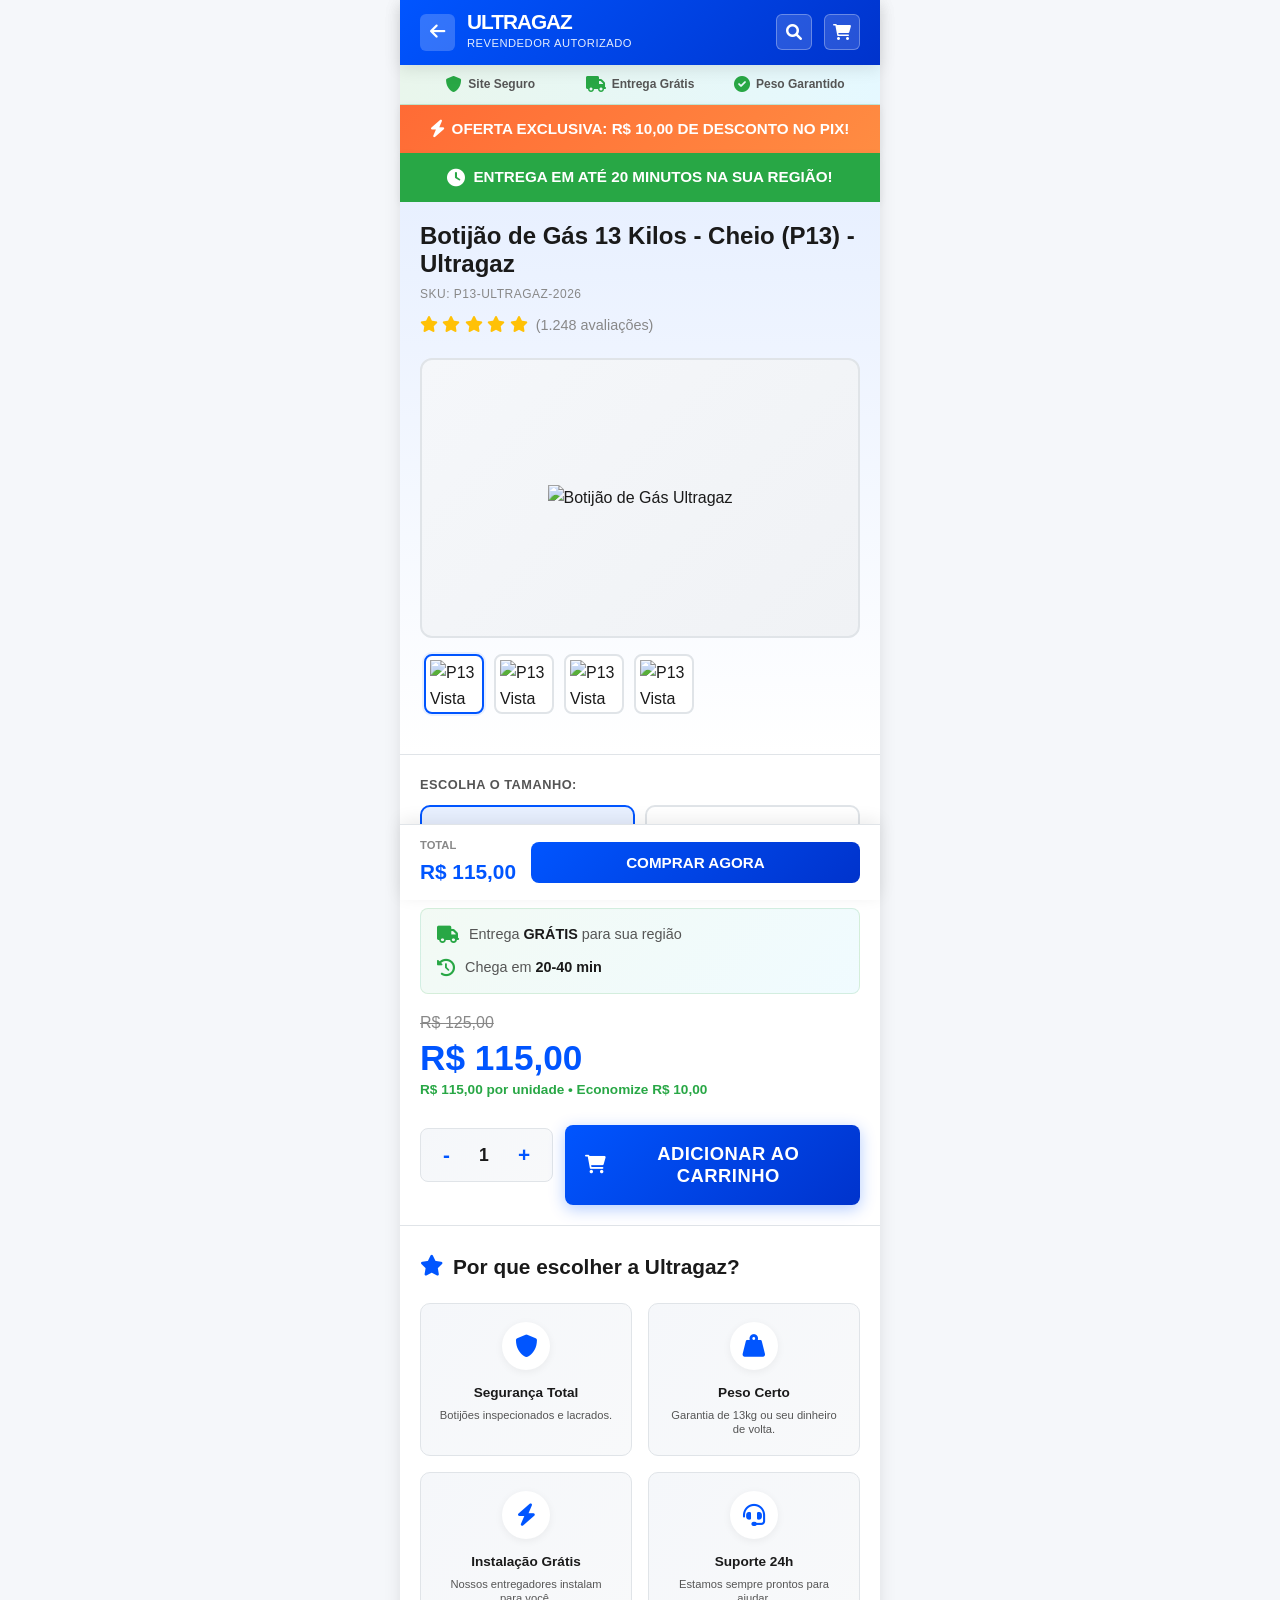
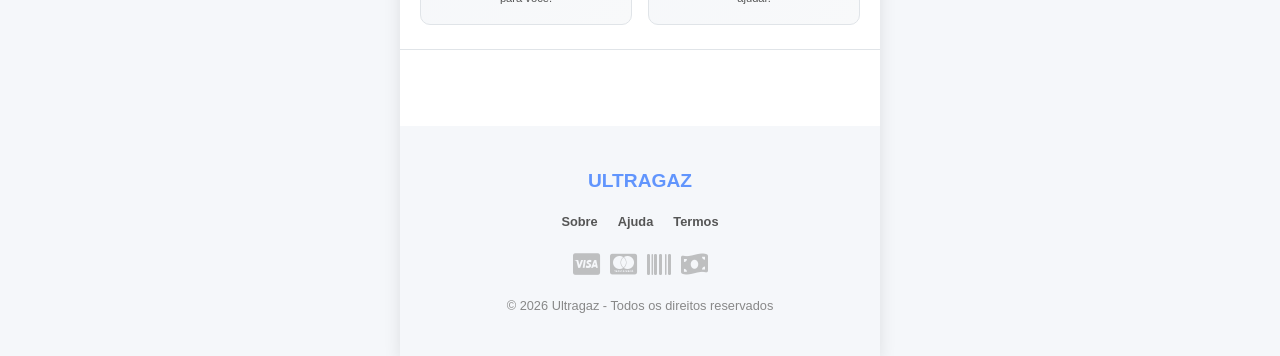
==== commit b945696a: "Update index.html" ====
--- a/gas/index.html
+++ b/gas/index.html
@@ -426,6 +426,10 @@
             text-align: center;
             cursor: pointer;
             transition: all 0.2s ease;
+            display: flex;
+            flex-direction: column;
+            align-items: center;
+            gap: 4px;
         }
 
         .variant-pill.active {
@@ -445,6 +449,54 @@
             font-size: 0.8rem;
             color: var(--text-gray);
             margin-top: 2px;
+        }
+
+        .variant-pill i {
+            font-size: 0.8rem;
+            opacity: 1;
+        }
+
+        /* Image Transition Effect */
+        .image-fade-out {
+            opacity: 0;
+            transform: scale(0.95);
+        }
+
+        .image-fade-in {
+            opacity: 1;
+            transform: scale(1);
+            transition: all 0.4s ease-out;
+        }
+
+        .delivery-options {
+            display: flex;
+            flex-direction: column;
+            gap: 10px;
+            margin-bottom: 16px;
+            padding: 14px 16px;
+            background: linear-gradient(135deg, rgba(40, 167, 69, 0.06) 0%, rgba(0, 191, 255, 0.06) 100%);
+            border-radius: 8px;
+            border: 1px solid rgba(40, 167, 69, 0.15);
+        }
+
+        .delivery-option {
+            display: flex;
+            align-items: center;
+            gap: 10px;
+            font-size: 0.9rem;
+            color: var(--text-gray);
+            font-weight: 500;
+        }
+
+        .delivery-option i {
+            color: var(--success);
+            font-size: 1.1rem;
+            flex-shrink: 0;
+        }
+
+        .delivery-option strong {
+            color: var(--text-dark);
+            font-weight: 600;
         }
 
         .price-container {
@@ -481,208 +533,153 @@
         .quantity-selector {
             display: flex;
             align-items: center;
-            background-color: var(--bg-light);
-            border-radius: 10px;
-            padding: 4px;
+            gap: 12px;
+            background: linear-gradient(135deg, var(--bg-light) 0%, #f8f9fa 100%);
+            padding: 12px 16px;
+            border-radius: 8px;
             border: 1px solid var(--border-color);
+            width: fit-content;
+            margin-bottom: 16px;
+            transition: all 0.2s ease;
+        }
+
+        .quantity-selector:focus-within {
+            border-color: var(--primary);
+            box-shadow: 0 0 0 2px rgba(0, 85, 255, 0.08);
         }
 
         .qty-btn {
-            width: 40px;
-            height: 40px;
+            background: none;
             border: none;
-            background: none;
-            font-size: 1.2rem;
+            color: var(--primary);
+            font-size: 1.3rem;
+            cursor: pointer;
+            padding: 0 6px;
+            transition: all 0.2s ease;
+            display: flex;
+            align-items: center;
+            justify-content: center;
             font-weight: 700;
-            color: var(--primary);
-            cursor: pointer;
-            display: flex;
-            align-items: center;
-            justify-content: center;
-            transition: all 0.2s ease;
         }
 
         .qty-btn:hover {
-            background-color: rgba(0, 85, 255, 0.1);
-            border-radius: 6px;
+            color: var(--primary-dark);
+            transform: scale(1.15);
         }
 
         .qty-number {
-            width: 30px;
+            font-size: 1.1rem;
+            font-weight: 700;
+            color: var(--text-dark);
+            min-width: 32px;
             text-align: center;
-            font-weight: 800;
-            font-size: 1.1rem;
         }
 
         .cta-button {
-            flex: 1;
+            width: 100%;
             background: linear-gradient(135deg, var(--primary) 0%, var(--primary-dark) 100%);
-            color: white;
+            color: var(--bg-white);
             border: none;
-            padding: 16px;
-            border-radius: 10px;
-            font-size: 1.1rem;
+            padding: 18px 20px;
+            border-radius: 8px;
+            font-size: 1.15rem;
             font-weight: 800;
             cursor: pointer;
             display: flex;
             align-items: center;
             justify-content: center;
             gap: 10px;
-            box-shadow: 0 4px 12px rgba(0, 85, 255, 0.3);
+            transition: all 0.2s ease;
+            box-shadow: 0 4px 16px rgba(0, 85, 255, 0.3);
+            text-transform: uppercase;
+            letter-spacing: 0.5px;
+            margin-top: 4px;
+        }
+
+        .cta-button:hover {
+            background: linear-gradient(135deg, var(--primary-dark) 0%, #001a99 100%);
+            box-shadow: 0 6px 20px rgba(0, 85, 255, 0.4);
+            transform: none;
+        }
+
+        .cta-button:active {
+            transform: scale(0.98);
+            box-shadow: 0 2px 8px rgba(0, 85, 255, 0.25);
+        }
+
+        /* ==================== BENEFITS SECTION ==================== */
+        .section {
+            padding: 24px 20px;
+            background-color: var(--bg-white);
+            border-bottom: 1px solid var(--border-color);
+        }
+
+        .section-title {
+            font-size: 1.3rem;
+            font-weight: 800;
+            color: var(--text-dark);
+            margin-bottom: 20px;
+            display: flex;
+            align-items: center;
+            gap: 10px;
+        }
+
+        .section-title i {
+            color: var(--primary);
+            font-size: 1.3rem;
+        }
+
+        .benefits-grid {
+            display: grid;
+            grid-template-columns: repeat(2, 1fr);
+            gap: 16px;
+        }
+
+        .benefit-card {
+            display: flex;
+            flex-direction: column;
+            align-items: center;
+            text-align: center;
+            padding: 18px;
+            background: linear-gradient(135deg, var(--bg-light) 0%, #f8f9fa 100%);
+            border-radius: 10px;
+            border: 1px solid var(--border-color);
             transition: all 0.3s ease;
         }
 
-        .cta-button:hover {
-            transform: translateY(-2px);
-            box-shadow: 0 6px 16px rgba(0, 85, 255, 0.4);
-        }
-
-        .cta-button:active {
-            transform: translateY(0);
-        }
-
-        /* ==================== BENEFITS SECTION ==================== */
-        .benefits-section {
-            padding: 24px 20px;
-            background-color: var(--bg-light);
-        }
-
-        .benefit-card {
-            display: flex;
-            align-items: flex-start;
-            gap: 15px;
-            margin-bottom: 20px;
-            background: white;
-            padding: 16px;
-            border-radius: 12px;
+        .benefit-card:hover {
+            box-shadow: var(--shadow-md);
+            border-color: var(--primary-light);
+        }
+
+        .benefit-icon {
+            width: 48px;
+            height: 48px;
+            background-color: var(--bg-white);
+            border-radius: 50%;
+            display: flex;
+            align-items: center;
+            justify-content: center;
+            margin-bottom: 12px;
+            color: var(--primary);
+            font-size: 1.4rem;
             box-shadow: var(--shadow-sm);
         }
 
-        .benefit-icon {
-            width: 44px;
-            height: 44px;
-            background-color: var(--primary-light);
-            color: var(--primary);
-            border-radius: 10px;
-            display: flex;
-            align-items: center;
-            justify-content: center;
-            font-size: 1.2rem;
-            flex-shrink: 0;
-        }
-
-        .benefit-info h3 {
-            font-size: 1rem;
+        .benefit-card h3 {
+            font-size: 0.85rem;
             font-weight: 700;
+            color: var(--text-dark);
             margin-bottom: 4px;
         }
 
-        .benefit-info p {
-            font-size: 0.85rem;
+        .benefit-card p {
+            font-size: 0.7rem;
             color: var(--text-gray);
             line-height: 1.3;
         }
 
-        /* ==================== PRODUCT DETAILS ==================== */
-        .details-section {
-            padding: 24px 20px;
-        }
-
-        .section-title {
-            font-size: 1.2rem;
-            font-weight: 800;
-            margin-bottom: 16px;
-            color: var(--text-dark);
-            display: flex;
-            align-items: center;
-            gap: 10px;
-        }
-
-        .section-title::after {
-            content: '';
-            flex: 1;
-            height: 1px;
-            background-color: var(--border-color);
-        }
-
-        .details-grid {
-            display: grid;
-            grid-template-columns: 1fr 1fr;
-            gap: 12px;
-        }
-
-        .detail-item {
-            padding: 12px;
-            background-color: var(--bg-light);
-            border-radius: 8px;
-        }
-
-        .detail-label {
-            font-size: 0.7rem;
-            color: var(--text-light);
-            text-transform: uppercase;
-            font-weight: 700;
-            display: block;
-            margin-bottom: 2px;
-        }
-
-        .detail-value {
-            font-size: 0.9rem;
-            font-weight: 600;
-            color: var(--text-dark);
-        }
-
-        .description-text {
-            margin-top: 20px;
-            font-size: 0.9rem;
-            color: var(--text-gray);
-            line-height: 1.5;
-        }
-
-        /* ==================== REVIEWS SECTION ==================== */
-        .reviews-section {
-            padding: 24px 20px;
-            background-color: var(--bg-light);
-        }
-
-        .review-card {
-            background: white;
-            padding: 16px;
-            border-radius: 12px;
-            margin-bottom: 15px;
-            box-shadow: var(--shadow-sm);
-        }
-
-        .review-header {
-            display: flex;
-            justify-content: space-between;
-            align-items: center;
-            margin-bottom: 10px;
-        }
-
-        .reviewer-name {
-            font-weight: 700;
-            font-size: 0.9rem;
-        }
-
-        .review-date {
-            font-size: 0.75rem;
-            color: var(--text-light);
-        }
-
-        .review-stars {
-            color: #ffc107;
-            font-size: 0.8rem;
-            margin-bottom: 8px;
-        }
-
-        .review-text {
-            font-size: 0.85rem;
-            color: var(--text-gray);
-            line-height: 1.3;
-        }
-
-        /* ==================== CART OVERLAY & SIDEBAR ==================== */
+        /* ==================== CART SIDEBAR ==================== */
         .cart-overlay {
             position: fixed;
             top: 0;
@@ -690,92 +687,536 @@
             width: 100%;
             height: 100%;
             background-color: rgba(0, 0, 0, 0.5);
-            opacity: 0;
-            visibility: hidden;
-            transition: all 0.3s ease;
-            z-index: 200;
-            touch-action: none;
+            z-index: 1000;
+            display: none;
+            backdrop-filter: blur(4px);
         }
 
         .cart-overlay.active {
-            opacity: 1;
-            visibility: visible;
+            display: block;
         }
 
         .cart-sidebar {
             position: fixed;
             top: 0;
-            right: 0;
-            bottom: 0;
+            right: -100%;
             width: 100%;
             max-width: 400px;
-            height: 100vh;
-            height: 100dvh;
+            height: 100%;
             background-color: var(--bg-white);
-            box-shadow: -4px 0 16px rgba(0, 0, 0, 0.15);
+            z-index: 1001;
+            transition: right 0.3s cubic-bezier(0.4, 0, 0.2, 1);
             display: flex;
             flex-direction: column;
-            transform: translateX(100%);
-            transition: transform 0.3s ease;
-            z-index: 201;
-            overflow: hidden;
+            box-shadow: var(--shadow-lg);
         }
 
         .cart-sidebar.active {
-            transform: translateX(0);
+            right: 0;
         }
 
         .cart-header {
+            padding: 20px;
             background: linear-gradient(135deg, var(--primary) 0%, var(--primary-dark) 100%);
-            color: var(--bg-white);
-            padding: 20px;
+            color: white;
             display: flex;
             align-items: center;
             justify-content: space-between;
-            border-bottom: 1px solid rgba(0, 0, 0, 0.1);
-            flex-shrink: 0;
-            box-shadow: 0 2px 8px rgba(0, 85, 255, 0.15);
         }
 
         .cart-header h2 {
-            font-size: 1.35rem;
-            font-weight: 700;
-            display: flex;
-            align-items: center;
-            gap: 12px;
-            letter-spacing: -0.2px;
-        }
-
-        .cart-close-btn {
+            font-size: 1.2rem;
+            font-weight: 800;
+            display: flex;
+            align-items: center;
+            gap: 10px;
+        }
+
+        .close-cart {
             background: rgba(255, 255, 255, 0.2);
             border: none;
-            color: var(--bg-white);
-            font-size: 1.5rem;
+            color: white;
+            width: 32px;
+            height: 32px;
+            border-radius: 50%;
+            display: flex;
+            align-items: center;
+            justify-content: center;
             cursor: pointer;
-            padding: 6px 10px;
-            border-radius: 6px;
+            font-size: 1rem;
             transition: all 0.2s ease;
         }
 
-        .cart-close-btn:hover {
+        .close-cart:hover {
             background: rgba(255, 255, 255, 0.3);
-        }
-
-        .cart-content {
+            transform: rotate(90deg);
+        }
+
+        .cart-items {
             flex: 1;
             overflow-y: auto;
-            -webkit-overflow-scrolling: touch;
             padding: 20px;
-            min-height: 0;
+        }
+
+        .cart-item {
+            display: flex;
+            gap: 15px;
+            padding-bottom: 15px;
+            margin-bottom: 15px;
+            border-bottom: 1px solid var(--border-color);
+            animation: slideIn 0.3s ease-out;
+            align-items: center;
+        }
+
+        @keyframes slideIn {
+            from { opacity: 0; transform: translateX(20px); }
+            to { opacity: 1; transform: translateX(0); }
+        }
+
+        .cart-item-img {
+            width: 70px;
+            height: 70px;
+            object-fit: contain;
+            background-color: var(--bg-light);
+            border-radius: 8px;
+            padding: 5px;
+        }
+
+        .cart-item-info {
+            flex: 1;
+        }
+
+        .cart-item-title {
+            font-size: 0.9rem;
+            font-weight: 700;
+            color: var(--text-dark);
+            margin-bottom: 4px;
+            display: -webkit-box;
+            -webkit-line-clamp: 2;
+            -webkit-box-orient: vertical;
+            overflow: hidden;
+        }
+
+        .cart-item-price {
+            font-size: 0.85rem;
+            color: var(--text-gray);
+            margin-bottom: 8px;
+        }
+
+        .cart-item-remove-btn {
+            background: none;
+            border: none;
+            color: var(--danger);
+            font-size: 0.75rem;
+            font-weight: 600;
+            cursor: pointer;
+            padding: 0;
+            margin-top: 4px;
+        }
+
+        .cart-item-remove-btn:hover {
+            text-decoration: underline;
+        }
+
+        .empty-cart {
+            text-align: center;
+            padding: 40px 20px;
+            color: var(--text-light);
+        }
+
+        .empty-cart i {
+            font-size: 3rem;
+            margin-bottom: 15px;
+            opacity: 0.3;
+        }
+
+        /* ==================== SHIPPING SECTION ==================== */
+        .shipping-section {
+            padding: 20px;
+            background-color: var(--bg-light);
+            border-top: 1px solid var(--border-color);
+        }
+
+        .shipping-title {
+            font-size: 0.95rem;
+            font-weight: 800;
+            color: var(--text-dark);
+            margin-bottom: 15px;
+            display: flex;
+            align-items: center;
+            gap: 10px;
+        }
+
+        .form-group {
+            margin-bottom: 15px;
+        }
+
+        .form-label {
+            font-size: 0.75rem;
+            font-weight: 700;
+            color: var(--text-gray);
+            margin-bottom: 6px;
+            display: block;
+            text-transform: uppercase;
+        }
+
+        .form-input {
+            width: 100%;
+            padding: 12px 14px;
+            border: 1px solid var(--border-color);
+            border-radius: 8px;
+            font-size: 0.95rem;
+            transition: all 0.2s ease;
+        }
+
+        .form-input:focus {
+            border-color: var(--primary);
+            outline: none;
+            box-shadow: 0 0 0 3px rgba(0, 85, 255, 0.1);
+        }
+
+        .address-block {
+            background-color: rgba(0, 85, 255, 0.03);
+            border: 1px solid rgba(0, 85, 255, 0.1);
+            border-radius: 10px;
+            padding: 15px;
+            margin-bottom: 15px;
+            display: none;
+            animation: fadeIn 0.3s ease;
+        }
+
+        .address-block.active {
+            display: block;
+        }
+
+        .address-block-title {
+            font-size: 0.7rem;
+            font-weight: 800;
+            text-transform: uppercase;
+            letter-spacing: 0.5px;
+            margin-bottom: 12px;
+            color: var(--primary);
+        }
+
+        .address-info {
+            display: grid;
+            grid-template-columns: 1fr 1fr;
+            gap: 16px;
+            font-size: 0.9rem;
+            padding-left: 12px;
+        }
+
+        .address-info-item {
             display: flex;
             flex-direction: column;
-            overscroll-behavior: contain;
-        }
-
-        .cart-items-wrapper {
+            gap: 6px;
+            padding: 12px;
+            background-color: rgba(255, 255, 255, 0.6);
+            border-radius: 8px;
+            border: 1px solid rgba(0, 85, 255, 0.1);
+            transition: all 0.3s ease;
+        }
+
+        .address-info-item:hover {
+            background-color: rgba(255, 255, 255, 0.9);
+            border-color: rgba(0, 85, 255, 0.3);
+            box-shadow: 0 2px 8px rgba(0, 85, 255, 0.1);
+            transform: translateY(-2px);
+        }
+
+        .address-info-label {
+            font-size: 0.65rem;
+            font-weight: 800;
+            color: var(--primary);
+            text-transform: uppercase;
+            letter-spacing: 0.6px;
+            opacity: 0.8;
+        }
+
+        .address-info-value {
+            font-weight: 600;
+            color: var(--text-dark);
+            font-size: 0.95rem;
+            line-height: 1.5;
+            word-break: break-word;
+        }
+
+        .address-info-item.full {
+            grid-column: 1 / -1;
+        }
+
+        .address-info-item.full .address-info-value {
+            padding-bottom: 0;
+            border-bottom: none;
+            margin-bottom: 0;
+        }
+
+        .delivery-options-group {
+            margin-top: 0;
+            margin-bottom: 0;
+            max-height: 0;
+            opacity: 0;
+            overflow: hidden;
+            transition: all 0.3s ease-out;
+        }
+
+        .delivery-options-group.visible {
+            margin-top: 16px;
+            max-height: 500px;
+            opacity: 1;
+        }
+
+        .delivery-options-title {
+            font-size: 0.8rem;
+            font-weight: 700;
+            color: var(--text-gray);
+            text-transform: uppercase;
+            letter-spacing: 0.6px;
+            margin-bottom: 12px;
+            display: block;
+        }
+
+        .delivery-option-card {
+            display: flex;
+            align-items: center;
+            padding: 14px 16px;
+            background-color: var(--bg-white);
+            border: 2px solid var(--border-color);
+            border-radius: 10px;
+            cursor: pointer;
+            transition: all 0.3s ease;
+            margin-bottom: 10px;
+        }
+
+        .delivery-option-card:last-child {
+            margin-bottom: 0;
+        }
+
+        .delivery-option-card:hover {
+            border-color: var(--primary);
+            background-color: var(--primary-light);
+            box-shadow: 0 2px 8px rgba(0, 85, 255, 0.08);
+        }
+
+        .delivery-option-card.selected {
+            border-color: var(--primary);
+            background-color: var(--primary-light);
+            box-shadow: 0 0 0 3px rgba(0, 85, 255, 0.1);
+        }
+
+        .delivery-radio {
+            width: 20px;
+            height: 20px;
+            border: 2px solid var(--border-color);
+            border-radius: 50%;
+            margin-right: 12px;
+            display: flex;
+            align-items: center;
+            justify-content: center;
+            transition: all 0.2s ease;
+            flex-shrink: 0;
+        }
+
+        .delivery-option-card.selected .delivery-radio {
+            border-color: var(--primary);
+        }
+
+        .delivery-option-card.selected .delivery-radio::after {
+            content: '';
+            width: 10px;
+            height: 10px;
+            background-color: var(--primary);
+            border-radius: 50%;
+        }
+
+        .delivery-info {
             flex: 1;
         }
 
+        .delivery-name {
+            font-size: 0.95rem;
+            font-weight: 700;
+            color: var(--text-dark);
+            display: block;
+        }
+
+        .delivery-time {
+            font-size: 0.8rem;
+            color: var(--text-gray);
+            font-weight: 500;
+        }
+
+        .delivery-price {
+            font-size: 0.95rem;
+            font-weight: 800;
+            color: var(--success);
+        }
+
+        /* ==================== CART SUMMARY ==================== */
+        .cart-summary {
+            padding: 20px;
+            background-color: var(--bg-white);
+            border-top: 1px solid var(--border-color);
+        }
+
+        .summary-row {
+            display: flex;
+            justify-content: space-between;
+            margin-bottom: 10px;
+            font-size: 0.95rem;
+            color: var(--text-gray);
+        }
+
+        .summary-row.total {
+            margin-top: 15px;
+            padding-top: 15px;
+            border-top: 2px dashed var(--border-color);
+            font-size: 1.2rem;
+            font-weight: 800;
+            color: var(--text-dark);
+        }
+
+        .checkout-btn {
+            width: 100%;
+            background: linear-gradient(135deg, var(--success) 0%, #218838 100%);
+            color: white;
+            border: none;
+            padding: 18px;
+            border-radius: 10px;
+            font-size: 1.1rem;
+            font-weight: 800;
+            cursor: pointer;
+            margin-top: 20px;
+            display: flex;
+            align-items: center;
+            justify-content: center;
+            gap: 10px;
+            transition: all 0.3s ease;
+            box-shadow: 0 4px 12px rgba(40, 167, 69, 0.3);
+            text-transform: uppercase;
+            letter-spacing: 0.5px;
+        }
+
+        .checkout-btn:hover {
+            background: linear-gradient(135deg, #218838 0%, #1e7e34 100%);
+            box-shadow: 0 6px 16px rgba(40, 167, 69, 0.4);
+            transform: translateY(-2px);
+        }
+
+        .checkout-btn:active {
+            transform: translateY(0);
+        }
+
+        /* ==================== STICKY FOOTER ==================== */
+        .sticky-footer {
+            position: sticky;
+            bottom: 0;
+            left: 0;
+            width: 100%;
+            background-color: var(--bg-white);
+            padding: 12px 20px;
+            box-shadow: 0 -4px 16px rgba(0, 0, 0, 0.08);
+            display: flex;
+            align-items: center;
+            justify-content: space-between;
+            gap: 15px;
+            z-index: 90;
+            border-top: 1px solid var(--border-color);
+        }
+
+        .sticky-price-info {
+            display: flex;
+            flex-direction: column;
+        }
+
+        .sticky-label {
+            font-size: 0.7rem;
+            color: var(--text-light);
+            font-weight: 600;
+            text-transform: uppercase;
+        }
+
+        .sticky-price {
+            font-size: 1.3rem;
+            font-weight: 800;
+            color: var(--primary);
+        }
+
+        .sticky-cta {
+            flex: 1;
+            background: linear-gradient(135deg, var(--primary) 0%, var(--primary-dark) 100%);
+            color: white;
+            border: none;
+            padding: 12px 15px;
+            border-radius: 8px;
+            font-size: 0.95rem;
+            font-weight: 800;
+            cursor: pointer;
+            display: flex;
+            align-items: center;
+            justify-content: center;
+            gap: 8px;
+            text-transform: uppercase;
+        }
+
+        /* ==================== FOOTER ==================== */
+        .footer {
+            padding: 40px 20px;
+            background-color: var(--bg-light);
+            text-align: center;
+            color: var(--text-light);
+            font-size: 0.8rem;
+        }
+
+        .footer-logo {
+            font-size: 1.2rem;
+            font-weight: 800;
+            color: var(--primary);
+            margin-bottom: 15px;
+            display: block;
+            opacity: 0.6;
+        }
+
+        .footer-links {
+            display: flex;
+            justify-content: center;
+            gap: 20px;
+            margin-bottom: 20px;
+        }
+
+        .footer-links a {
+            color: var(--text-gray);
+            text-decoration: none;
+            font-weight: 600;
+        }
+
+        .payment-methods {
+            display: flex;
+            justify-content: center;
+            gap: 10px;
+            margin-bottom: 20px;
+            font-size: 1.5rem;
+            opacity: 0.5;
+        }
+
+        /* ==================== ANIMATIONS ==================== */
+        @keyframes fadeIn {
+            from { opacity: 0; }
+            to { opacity: 1; }
+        }
+
+        .fade-in {
+            animation: fadeIn 0.5s ease-in-out;
+        }
+
+        /* Responsive adjustments */
+        @media (max-width: 360px) {
+            .product-name { font-size: 1.3rem; }
+            .current-price { font-size: 1.8rem; }
+            .benefits-grid { grid-template-columns: 1fr; }
+        }
+
+        /* Novas Estilizações do Carrinho (Inspiradas no Modelo 2) */
         .product-sticky-header {
             position: sticky;
             top: 0;
@@ -789,14 +1230,8 @@
         }
 
         @keyframes slideDown {
-            from {
-                opacity: 0;
-                transform: translateY(-10px);
-            }
-            to {
-                opacity: 1;
-                transform: translateY(0);
-            }
+            from { opacity: 0; transform: translateY(-10px); }
+            to { opacity: 1; transform: translateY(0); }
         }
 
         .product-sticky-item {
@@ -805,7 +1240,6 @@
             align-items: center;
             flex: 1;
             width: 100%;
-            padding: 5px 0;
         }
 
         .product-sticky-img {
@@ -822,16 +1256,16 @@
             min-width: 0;
             display: flex;
             flex-direction: column;
-            gap: 8px;
+            gap: 4px;
         }
 
         .product-sticky-title {
             font-size: 13px;
             font-weight: 700;
             color: var(--text-dark);
-            white-space: normal;
-            line-height: 1.2;
-            text-align: left;
+            white-space: nowrap;
+            overflow: hidden;
+            text-overflow: ellipsis;
         }
 
         .product-sticky-selector {
@@ -842,7 +1276,6 @@
             padding: 2px 8px;
             border-radius: 20px;
             width: fit-content;
-            border: 1px solid var(--border-color);
         }
 
         .sticky-qty-btn {
@@ -858,577 +1291,36 @@
             font-weight: 800;
             color: var(--primary);
             font-size: 10px;
-            transition: all 0.2s ease;
-        }
-
-        .sticky-qty-btn:hover {
-            background: var(--primary);
-            color: white;
-            border-color: var(--primary);
         }
 
         .product-sticky-price {
             font-size: 14px;
             font-weight: 800;
             color: var(--primary);
-            white-space: nowrap;
-        }
-
-        .cart-item {
-            display: flex;
-            gap: 15px;
-            margin-bottom: 20px;
-            padding-bottom: 20px;
-            border-bottom: 1px solid var(--border-color);
-            animation: slideIn 0.3s ease-out;
-            align-items: center;
-        }
-
-        @keyframes slideIn {
-            from { opacity: 0; transform: translateX(20px); }
-            to { opacity: 1; transform: translateX(0); }
-        }
-
-        .cart-item-img {
-            width: 70px;
-            height: 70px;
-            object-fit: contain;
+        }
+
+        .cart-item-price-row {
+            display: flex;
+            justify-content: space-between;
+            align-items: center;
+            margin-top: 5px;
+        }
+
+        .cart-qty-selector {
+            display: flex;
+            align-items: center;
+            gap: 10px;
             background: var(--bg-light);
-            border-radius: 8px;
-            flex-shrink: 0;
-            border: 1px solid var(--border-color);
-            padding: 5px;
-        }
-
-        .cart-item-info {
-            flex: 1;
-            min-width: 0;
-            display: flex;
-            flex-direction: column;
-            gap: 4px;
-        }
-
-        .cart-item-title {
-            font-size: 14px;
-            font-weight: 700;
-            color: var(--text-dark);
-            white-space: nowrap;
-            overflow: hidden;
-            text-overflow: ellipsis;
-            line-height: 1.2;
-            max-width: 250px;
-        }
-
-        .cart-item-price {
+            padding: 4px 10px;
+            border-radius: 6px;
+        }
+
+        .cart-qty-btn {
+            background: none;
+            border: none;
             color: var(--primary);
             font-weight: 800;
-            font-size: 16px;
-            margin-bottom: 0;
-        }
-
-        .cart-item-remove-btn {
-            color: #ff4d4d;
-            font-size: 12px;
             cursor: pointer;
-            background: none;
-            border: none;
-            margin-top: 2px;
-            font-weight: 600;
-            padding: 0;
-            text-align: left;
-            width: fit-content;
-            transition: all 0.2s;
-        }
-
-        .cart-item-remove-btn:hover {
-            color: #cc0000;
-            text-decoration: underline;
-        }
-
-        .empty-cart {
-            text-align: center;
-            padding: 50px 20px;
-            color: var(--text-light);
-        }
-
-        .empty-cart i {
-            font-size: 3.5rem;
-            color: var(--border-color);
-            margin-bottom: 16px;
-            display: block;
-            opacity: 0.6;
-        }
-
-        .empty-cart p {
-            font-size: 1rem;
-            font-weight: 500;
-            color: var(--text-gray);
-        }
-
-        /* ==================== SHIPPING SECTION ==================== */
-        .shipping-section {
-            padding: 20px 0;
-            background: transparent;
-            border-top: 1px solid var(--border-color);
-            margin-top: 20px;
-        }
-
-        .shipping-section-title {
-            font-size: 1rem;
-            font-weight: 700;
-            color: var(--text-dark);
-            margin-bottom: 16px;
-            display: flex;
-            align-items: center;
-            gap: 8px;
-        }
-
-        .shipping-section-title i {
-            color: var(--primary);
-            font-size: 1.2rem;
-        }
-
-        .form-group {
-            margin-bottom: 16px;
-            max-height: 500px;
-            opacity: 1;
-            overflow: hidden;
-            transition: all 0.3s ease-out;
-        }
-
-        .form-group.hidden {
-            max-height: 0;
-            opacity: 0;
-            margin-bottom: 0;
-        }
-
-        .form-label {
-            font-size: 0.8rem;
-            font-weight: 700;
-            color: var(--text-gray);
-            text-transform: uppercase;
-            letter-spacing: 0.6px;
-            margin-bottom: 8px;
-            display: block;
-        }
-
-        .form-input {
-            width: 100%;
-            padding: 12px 14px;
-            border: 1px solid var(--border-color);
-            border-radius: 8px;
-            font-size: 0.95rem;
-            color: var(--text-dark);
-            background-color: var(--bg-white);
-            transition: all 0.3s ease;
-            font-family: inherit;
-            font-weight: 500;
-        }
-
-        .form-input::placeholder {
-            color: var(--text-light);
-            font-weight: 400;
-        }
-
-        .form-input:focus {
-            outline: none;
-            border-color: var(--primary);
-            box-shadow: 0 0 0 3px rgba(0, 85, 255, 0.1);
-            background-color: var(--bg-white);
-        }
-
-        .form-input.loading {
-            background-image: url("data:image/svg+xml,%3Csvg xmlns='http://www.w3.org/2000/svg' width='20' height='20' viewBox='0 0 24 24' fill='none' stroke='%230055ff' stroke-width='2'%3E%3Cpath d='M21.5 2v6h-6M2.5 22v-6h6M2 11.5a10 10 0 0 1 18.8-4.3M22 12.5a10 10 0 0 1-18.8 2.2'/%3E%3C/svg%3E");
-            background-repeat: no-repeat;
-            background-position: right 12px center;
-            background-size: 18px;
-            padding-right: 40px;
-        }
-
-        .form-row {
-            display: grid;
-            grid-template-columns: 1fr 1fr;
-            gap: 12px;
-            max-height: 500px;
-            opacity: 1;
-            overflow: hidden;
-            transition: all 0.3s ease-out;
-        }
-
-        .form-row.hidden {
-            max-height: 0;
-            opacity: 0;
-            gap: 0;
-        }
-
-        .form-row.full {
-            grid-template-columns: 1fr;
-        }
-
-        .address-block {
-            background-color: transparent;
-            padding: 0;
-            border-radius: 8px;
-            border: 1px solid transparent;
-            margin-bottom: 0;
-            max-height: 0;
-            overflow: hidden;
-            opacity: 0;
-            transition: all 0.3s ease-out;
-        }
-
-        .address-block.active {
-            padding: 16px;
-            background-color: var(--bg-white);
-            border: 1px solid var(--border-color);
-            margin-bottom: 16px;
-            max-height: 500px;
-            opacity: 1;
-            box-shadow: 0 1px 3px rgba(0, 0, 0, 0.05);
-        }
-
-        .address-block-title {
-            font-size: 0.75rem;
-            font-weight: 700;
-            color: var(--text-light);
-            text-transform: uppercase;
-            letter-spacing: 0.6px;
-            margin-bottom: 12px;
-            display: block;
-        }
-
-        .address-info {
-            display: grid;
-            grid-template-columns: 1fr 1fr;
-            gap: 14px;
-            font-size: 0.9rem;
-        }
-
-        .address-info-item {
-            display: flex;
-            flex-direction: column;
-            gap: 4px;
-        }
-
-        .address-info-label {
-            font-size: 0.7rem;
-            font-weight: 700;
-            color: var(--text-light);
-            text-transform: uppercase;
-            letter-spacing: 0.5px;
-        }
-
-        .address-info-value {
-            font-weight: 700;
-            color: var(--text-dark);
-            font-size: 0.95rem;
-            line-height: 1.4;
-        }
-
-        .address-info-item.full {
-            grid-column: 1 / -1;
-        }
-
-        .address-info-item.full .address-info-value {
-            padding-bottom: 4px;
-            border-bottom: 1px solid var(--border-color);
-            margin-bottom: 8px;
-        }
-
-        .delivery-options-group {
-            margin-top: 0;
-            margin-bottom: 0;
-            max-height: 0;
-            opacity: 0;
-            overflow: hidden;
-            transition: all 0.3s ease-out;
-        }
-
-        .delivery-options-group.visible {
-            margin-top: 16px;
-            max-height: 500px;
-            opacity: 1;
-        }
-
-        .delivery-options-title {
-            font-size: 0.8rem;
-            font-weight: 700;
-            color: var(--text-gray);
-            text-transform: uppercase;
-            letter-spacing: 0.6px;
-            margin-bottom: 12px;
-            display: block;
-        }
-
-        .delivery-option-card {
-            display: flex;
-            align-items: center;
-            padding: 14px 16px;
-            background-color: var(--bg-white);
-            border: 2px solid var(--border-color);
-            border-radius: 10px;
-            cursor: pointer;
-            transition: all 0.3s ease;
-            margin-bottom: 10px;
-        }
-
-        .delivery-option-card:last-child {
-            margin-bottom: 0;
-        }
-
-        .delivery-option-card:hover {
-            border-color: var(--primary);
-            background-color: var(--primary-light);
-            box-shadow: 0 2px 8px rgba(0, 85, 255, 0.08);
-        }
-
-        .delivery-option-card.selected {
-            border-color: var(--primary);
-            background-color: var(--primary-light);
-            box-shadow: 0 0 0 3px rgba(0, 85, 255, 0.1);
-        }
-
-        .delivery-option-radio {
-            width: 22px;
-            height: 22px;
-            border: 2.5px solid var(--border-color);
-            border-radius: 50%;
-            display: flex;
-            align-items: center;
-            justify-content: center;
-            margin-right: 14px;
-            flex-shrink: 0;
-            transition: all 0.3s ease;
-        }
-
-        .delivery-option-card.selected .delivery-option-radio {
-            border-color: var(--primary);
-            background-color: var(--primary);
-            box-shadow: 0 0 0 3px rgba(0, 85, 255, 0.1);
-        }
-
-        .delivery-option-radio::after {
-            content: '';
-            width: 7px;
-            height: 7px;
-            background-color: var(--bg-white);
-            border-radius: 50%;
-            opacity: 0;
-            transition: opacity 0.3s ease;
-        }
-
-        .delivery-option-card.selected .delivery-option-radio::after {
-            opacity: 1;
-        }
-
-        .delivery-option-text {
-            flex: 1;
-        }
-
-        .delivery-option-main {
-            font-weight: 700;
-            color: var(--text-dark);
-            font-size: 0.95rem;
-        }
-
-        .delivery-option-sub {
-            font-size: 0.8rem;
-            color: var(--text-light);
-            margin-top: 3px;
-            font-weight: 400;
-        }
-
-        .error-message {
-            color: var(--danger);
-            font-size: 0.8rem;
-            margin-top: 4px;
-            display: none;
-        }
-
-        .error-message.active {
-            display: block;
-        }
-
-        /* ==================== CART SUMMARY ==================== */
-        .cart-summary {
-            padding: 20px;
-            padding-bottom: calc(20px + env(safe-area-inset-bottom, 0px));
-            border-top: 2px solid var(--border-color);
-            background: linear-gradient(180deg, var(--bg-light) 0%, var(--bg-white) 100%);
-            flex-shrink: 0;
-            width: 100%;
-            margin: 0;
-            z-index: 10;
-        }
-
-        .summary-row {
-            display: flex;
-            justify-content: space-between;
-            align-items: center;
-            margin-bottom: 14px;
-            font-size: 0.9rem;
-            color: var(--text-gray);
-            gap: 12px;
-            font-weight: 500;
-        }
-
-        .summary-row span:last-child {
-            white-space: nowrap;
-            text-align: right;
-            font-weight: 600;
-            color: var(--text-dark);
-        }
-
-        .summary-row.total {
-            font-weight: 700;
-            font-size: 1.15rem;
-            color: var(--primary);
-            border-top: 1px solid var(--border-color);
-            padding-top: 14px;
-            margin-top: 14px;
-            margin-bottom: 0;
-        }
-
-        .summary-row.total span:first-child {
-            color: var(--text-dark);
-        }
-
-        .proceed-btn {
-            width: 100%;
-            background: linear-gradient(135deg, var(--success) 0%, #218838 100%);
-            color: var(--bg-white);
-            border: none;
-            padding: 16px;
-            border-radius: 10px;
-            font-size: 1.05rem;
-            font-weight: 700;
-            cursor: pointer;
-            display: flex;
-            align-items: center;
-            justify-content: center;
-            gap: 10px;
-            transition: all 0.3s ease;
-            box-shadow: 0 4px 14px rgba(40, 167, 69, 0.3);
-            margin-top: 18px;
-            letter-spacing: 0.3px;
-        }
-
-        .proceed-btn:hover {
-            transform: translateY(-2px);
-            box-shadow: 0 6px 20px rgba(40, 167, 69, 0.4);
-        }
-
-        .proceed-btn:active {
-            transform: translateY(0);
-        }
-
-        /* ==================== STICKY FOOTER ==================== */
-        .sticky-footer {
-            position: sticky;
-            bottom: 0;
-            left: 0;
-            width: 100%;
-            background-color: var(--bg-white);
-            padding: 12px 20px;
-            box-shadow: 0 -4px 12px rgba(0, 0, 0, 0.08);
-            display: flex;
-            align-items: center;
-            justify-content: space-between;
-            gap: 15px;
-            z-index: 90;
-            border-top: 1px solid var(--border-color);
-        }
-
-        .sticky-price-info {
-            display: flex;
-            flex-direction: column;
-        }
-
-        .sticky-price-label {
-            font-size: 0.7rem;
-            color: var(--text-light);
-            font-weight: 600;
-            text-transform: uppercase;
-        }
-
-        .sticky-price {
-            font-size: 1.2rem;
-            font-weight: 800;
-            color: var(--primary);
-        }
-
-        .sticky-cta {
-            flex: 1;
-            background: linear-gradient(135deg, var(--success) 0%, #218838 100%);
-            color: white;
-            border: none;
-            padding: 12px;
-            border-radius: 8px;
-            font-size: 0.95rem;
-            font-weight: 700;
-            cursor: pointer;
-            display: flex;
-            align-items: center;
-            justify-content: center;
-            gap: 8px;
-            box-shadow: 0 4px 10px rgba(40, 167, 69, 0.2);
-        }
-
-        /* ==================== FOOTER ==================== */
-        .footer {
-            background-color: #1a1a1a;
-            color: white;
-            padding: 40px 20px;
-            text-align: center;
-        }
-
-        .footer-logo {
-            font-size: 1.5rem;
-            font-weight: 800;
-            margin-bottom: 10px;
-            display: block;
-        }
-
-        .footer-text {
-            font-size: 0.8rem;
-            color: #888;
-            margin-bottom: 20px;
-        }
-
-        .footer-links {
-            display: flex;
-            justify-content: center;
-            gap: 20px;
-            margin-bottom: 20px;
-        }
-
-        .footer-link {
-            color: white;
-            text-decoration: none;
-            font-size: 0.85rem;
-            font-weight: 600;
-        }
-
-        .copyright {
-            font-size: 0.75rem;
-            color: #555;
-            padding-top: 20px;
-            border-top: 1px solid #333;
-        }
-
-        /* ==================== RESPONSIVE ==================== */
-        @media (max-width: 480px) {
-            .container {
-                box-shadow: none;
-            }
-            
-            .product-name {
-                font-size: 1.3rem;
-            }
-            
-            .current-price {
-                font-size: 2rem;
-            }
         }
     </style>
 </head>
@@ -1437,7 +1329,7 @@
         <!-- HEADER -->
         <header class="header">
             <div class="header-left">
-                <button class="back-btn"><i class="fas fa-chevron-left"></i></button>
+                <button class="back-btn"><i class="fas fa-arrow-left"></i></button>
                 <div class="brand-section">
                     <span class="brand-logo">ULTRAGAZ</span>
                     <span class="brand-tagline">Revendedor Autorizado</span>
@@ -1455,10 +1347,6 @@
         <!-- TRUST BANNER -->
         <div class="trust-banner">
             <div class="trust-item">
-                <i class="fas fa-check-circle"></i>
-                <span>Garantia Ultragaz</span>
-            </div>
-            <div class="trust-item">
                 <i class="fas fa-shield-alt"></i>
                 <span>Site Seguro</span>
             </div>
@@ -1466,6 +1354,10 @@
                 <i class="fas fa-truck"></i>
                 <span>Entrega Grátis</span>
             </div>
+            <div class="trust-item">
+                <i class="fas fa-check-circle"></i>
+                <span>Peso Garantido</span>
+            </div>
         </div>
 
         <!-- PROMOTIONAL BANNERS -->
@@ -1485,7 +1377,7 @@
             <section class="product-hero">
                 <div class="product-header">
                     <h1 class="product-name">Botijão de Gás 13 Kilos - Cheio (P13) - Ultragaz</h1>
-                    <div class="product-sku" id="product-sku">SKU: P13-ULTRAGAZ-2026</div>
+                    <div class="product-sku">SKU: P13-ULTRAGAZ-2026</div>
                     <div class="product-rating">
                         <div class="rating-stars">
                             <i class="fas fa-star"></i>
@@ -1525,6 +1417,17 @@
                     </div>
                 </div>
 
+                <div class="delivery-options">
+                    <div class="delivery-option">
+                        <i class="fas fa-truck"></i>
+                        <span>Entrega <strong>GRÁTIS</strong> para sua região</span>
+                    </div>
+                    <div class="delivery-option">
+                        <i class="fas fa-history"></i>
+                        <span>Chega em <strong>20-40 min</strong></span>
+                    </div>
+                </div>
+
                 <div class="price-container">
                     <span class="old-price">R$&nbsp;125,00</span>
                     <h2 class="current-price">R$&nbsp;115,00</h2>
@@ -1548,90 +1451,40 @@
             </section>
 
             <!-- BENEFITS SECTION -->
-            <section class="benefits-section">
-                <div class="benefit-card">
-                    <div class="benefit-icon"><i class="fas fa-shipping-fast"></i></div>
-                    <div class="benefit-info">
-                        <h3>Entrega Ultra Rápida</h3>
-                        <p>Receba seu gás em até 20 minutos com nossa frota local dedicada.</p>
+            <section class="section">
+                <h2 class="section-title"><i class="fas fa-star"></i> Por que escolher a Ultragaz?</h2>
+                <div class="benefits-grid">
+                    <div class="benefit-card">
+                        <div class="benefit-icon"><i class="fas fa-shield-alt"></i></div>
+                        <h3>Segurança Total</h3>
+                        <p>Botijões inspecionados e lacrados.</p>
                     </div>
-                </div>
-                <div class="benefit-card">
-                    <div class="benefit-icon"><i class="fas fa-tools"></i></div>
-                    <div class="benefit-info">
+                    <div class="benefit-card">
+                        <div class="benefit-icon"><i class="fas fa-weight-hanging"></i></div>
+                        <h3>Peso Certo</h3>
+                        <p>Garantia de 13kg ou seu dinheiro de volta.</p>
+                    </div>
+                    <div class="benefit-card">
+                        <div class="benefit-icon"><i class="fas fa-bolt"></i></div>
                         <h3>Instalação Grátis</h3>
-                        <p>Nossos técnicos realizam a instalação e o teste de segurança sem custo.</p>
+                        <p>Nossos entregadores instalam para você.</p>
                     </div>
-                </div>
-                <div class="benefit-card">
-                    <div class="benefit-icon"><i class="fas fa-award"></i></div>
-                    <div class="benefit-info">
-                        <h3>Peso Garantido</h3>
-                        <p>Todos os botijões são conferidos e lacrados direto da distribuidora.</p>
+                    <div class="benefit-card">
+                        <div class="benefit-icon"><i class="fas fa-headset"></i></div>
+                        <h3>Suporte 24h</h3>
+                        <p>Estamos sempre prontos para ajudar.</p>
                     </div>
                 </div>
             </section>
-
-            <!-- PRODUCT DETAILS -->
-            <section class="details-section">
-                <h2 class="section-title"><i class="fas fa-info-circle"></i> Especificações</h2>
-                <div class="details-grid">
-                    <div class="detail-item">
-                        <span class="detail-label">Marca</span>
-                        <span class="detail-value">Ultragaz</span>
-                    </div>
-                    <div class="detail-item">
-                        <span class="detail-label">Modelo</span>
-                        <span class="detail-value">P13 (Residencial)</span>
-                    </div>
-                    <div class="detail-item">
-                        <span class="detail-label">Conteúdo</span>
-                        <span class="detail-value">13kg de GLP</span>
-                    </div>
-                    <div class="detail-item">
-                        <span class="detail-label">Validade</span>
-                        <span class="detail-value">5 anos (Mangueira)</span>
-                    </div>
-                </div>
-                <div class="description-text">
-                    O botijão de 13kg (P13) é o mais utilizado em todo o Brasil, ideal para o cozimento de alimentos em residências. A Ultragaz garante a máxima eficiência energética e segurança para sua família, com botijões rigorosamente testados e certificados.
-                </div>
-            </section>
-
-            <!-- REVIEWS -->
-            <section class="reviews-section">
-                <h2 class="section-title"><i class="fas fa-comment-dots"></i> Avaliações</h2>
-                <div class="review-card">
-                    <div class="review-header">
-                        <span class="reviewer-name">Ricardo S.</span>
-                        <span class="review-date">Hoje</span>
-                    </div>
-                    <div class="review-stars">
-                        <i class="fas fa-star"></i><i class="fas fa-star"></i><i class="fas fa-star"></i><i class="fas fa-star"></i><i class="fas fa-star"></i>
-                    </div>
-                    <p class="review-text">Entrega impressionante! Chegou em 15 minutos e o entregador foi super educado, instalou e testou tudo.</p>
-                </div>
-                <div class="review-card">
-                    <div class="review-header">
-                        <span class="reviewer-name">Maria Helena</span>
-                        <span class="review-date">Ontem</span>
-                    </div>
-                    <div class="review-stars">
-                        <i class="fas fa-star"></i><i class="fas fa-star"></i><i class="fas fa-star"></i><i class="fas fa-star"></i><i class="fas fa-star"></i>
-                    </div>
-                    <p class="review-text">Sempre peço por aqui. O preço é justo e a confiança na marca Ultragaz faz toda a diferença.</p>
-                </div>
-            </section>
         </main>
 
         <!-- STICKY FOOTER -->
-        <div class="sticky-footer">
+        <div class="sticky-footer" id="sticky-footer">
             <div class="sticky-price-info">
-                <span class="sticky-price-label">Total:</span>
+                <span class="sticky-label">Total</span>
                 <span class="sticky-price" id="sticky-price">R$ 115,00</span>
             </div>
             <button class="sticky-cta" id="sticky-order-btn">
-                <i class="fas fa-shopping-cart"></i>
                 Comprar Agora
             </button>
         </div>
@@ -1639,124 +1492,131 @@
         <!-- FOOTER -->
         <footer class="footer">
             <span class="footer-logo">ULTRAGAZ</span>
-            <p class="footer-text">Sua energia para o dia a dia. Entregando qualidade e segurança desde 1937.</p>
             <div class="footer-links">
-                <a href="#" class="footer-link">Termos</a>
-                <a href="#" class="footer-link">Privacidade</a>
-                <a href="#" class="footer-link">Contato</a>
+                <a href="#">Sobre</a>
+                <a href="#">Ajuda</a>
+                <a href="#">Termos</a>
             </div>
-            <div class="copyright">
-                &copy; 2026 Ultragaz Distribuidora. Todos os direitos reservados.
+            <div class="payment-methods">
+                <i class="fab fa-cc-visa"></i>
+                <i class="fab fa-cc-mastercard"></i>
+                <i class="fas fa-barcode"></i>
+                <i class="fas fa-money-bill-wave"></i>
             </div>
+            <p>&copy; 2026 Ultragaz - Todos os direitos reservados</p>
         </footer>
 
-        <!-- CART OVERLAY -->
-        <div id="cart-overlay" class="cart-overlay"></div>
-
         <!-- CART SIDEBAR -->
-        <div id="cart-sidebar" class="cart-sidebar">
+        <div class="cart-overlay" id="cart-overlay"></div>
+        <div class="cart-sidebar" id="cart-sidebar">
             <div class="cart-header">
-                <h2><i class="fas fa-shopping-bag"></i> Carrinho</h2>
-                <button id="cart-close-btn" class="cart-close-btn">
-                    <i class="fas fa-times"></i>
-                </button>
+                <h2><i class="fas fa-shopping-cart"></i> Seu Carrinho</h2>
+                <button class="close-cart" id="cart-close-btn"><i class="fas fa-times"></i></button>
             </div>
-
-            <div class="cart-content" id="cart-content-wrapper">
-                <!-- PRODUCT STICKY HEADER -->
+            
+            <div class="cart-items" id="cart-items-container">
+                <!-- Cabeçalho fixo do produto (Inspirado no Modelo 2) -->
                 <div class="product-sticky-header" id="product-sticky-header">
                     <div class="product-sticky-item">
-                        <img src="https://i.postimg.cc/bNrFp7fR/1000310540_removebg_preview.png" alt="Produto" class="product-sticky-img" id="sticky-header-img">
+                        <img src="" alt="Produto" class="product-sticky-img" id="sticky-img">
                         <div class="product-sticky-info">
-                            <div class="product-sticky-title" id="sticky-title">Botijão de Gás 13 Kilos - Cheio (P13)</div>
+                            <div class="product-sticky-title" id="sticky-title"></div>
                             <div class="product-sticky-selector">
-                                <button class="qty-btn sticky-qty-btn" id="sticky-qty-decrease">-</button>
-                                <span class="qty-value" id="sticky-qty-value">1</span>
-                                <button class="qty-btn sticky-qty-btn" id="sticky-qty-increase">+</button>
+                                <button class="sticky-qty-btn" id="sticky-qty-decrease">-</button>
+                                <span id="sticky-qty-value">1</span>
+                                <button class="sticky-qty-btn" id="sticky-qty-increase">+</button>
                             </div>
                         </div>
-                        <div class="product-sticky-price" id="sticky-cart-price">R$ 115,00</div>
+                        <div class="product-sticky-price" id="sticky-price-cart"></div>
                     </div>
                 </div>
 
-                <div id="cart-items-list" style="display: none;">
+                <div id="cart-items-list">
                     <div class="empty-cart">
                         <i class="fas fa-shopping-cart"></i>
                         <p>Seu carrinho está vazio</p>
                     </div>
                 </div>
-
-                <!-- SHIPPING ADDRESS SECTION -->
-                <div class="shipping-section" id="shipping-section" style="display: none;">
-                    <h3 class="shipping-section-title">
-                        <i class="fas fa-map-marker-alt"></i> Endereço de Envio
-                    </h3>
-
-                    <div class="form-group">
-                        <label class="form-label" for="cep-input">CEP</label>
-                        <input type="text" id="cep-input" class="form-input" placeholder="00000-000" maxlength="9" inputmode="numeric">
-                        <div class="error-message" id="cep-error"></div>
-                    </div>
-
-                    <div class="address-block" id="address-block">
-                        <div class="address-block-title">Endereço Encontrado</div>
-                        <div class="address-info">
-                            <div class="address-info-item full">
-                                <div class="address-info-label">Logradouro</div>
-                                <div class="address-info-value" id="address-street">-</div>
-                            </div>
-                            <div class="address-info-item">
-                                <div class="address-info-label">Bairro</div>
-                                <div class="address-info-value" id="address-neighborhood">-</div>
-                            </div>
-                            <div class="address-info-item">
-                                <div class="address-info-label">Cidade</div>
-                                <div class="address-info-value" id="address-city">-</div>
-                            </div>
-                            <div class="address-info-item">
-                                <div class="address-info-label">Estado</div>
-                                <div class="address-info-value" id="address-state">-</div>
-                            </div>
+            </div>
+
+            <!-- SHIPPING SECTION -->
+            <div class="shipping-section" id="shipping-section" style="display: none;">
+                <h3 class="shipping-title"><i class="fas fa-truck"></i> Dados de Entrega</h3>
+                
+                <div class="form-group">
+                    <label class="form-label">CEP</label>
+                    <input type="text" class="form-input" id="cep-input" placeholder="00000-000" maxlength="9">
+                    <small id="cep-error" style="color: var(--danger); display: none; font-weight: 600; margin-top: 5px;"></small>
+                </div>
+
+                <!-- Address Block -->
+                <div class="address-block" id="address-block">
+                    <div class="address-block-title">Endereço Localizado</div>
+                    <div class="address-info">
+                        <div class="address-info-item full">
+                            <span class="address-info-label">Rua / Logradouro</span>
+                            <span class="address-info-value" id="address-street">-</span>
+                        </div>
+                        <div class="address-info-item">
+                            <span class="address-info-label">Bairro</span>
+                            <span class="address-info-value" id="address-neighborhood">-</span>
+                        </div>
+                        <div class="address-info-item">
+                            <span class="address-info-label">Cidade/UF</span>
+                            <span class="address-info-value" id="address-city-state">-</span>
                         </div>
                     </div>
 
-                    <div class="form-row hidden" id="extra-fields-row">
-                        <div class="form-group">
-                            <label class="form-label" for="number-input">Número</label>
-                            <input type="text" id="number-input" class="form-input" placeholder="Ex: 123">
+                    <div class="form-row" style="margin-top: 15px; display: flex; gap: 10px;">
+                        <div class="form-group" style="flex: 1;">
+                            <label class="form-label">Número</label>
+                            <input type="text" class="form-input" id="number-input" placeholder="Ex: 123">
                         </div>
-                        <div class="form-group">
-                            <label class="form-label" for="complement-input">Complemento</label>
-                            <input type="text" id="complement-input" class="form-input" placeholder="Apt, sala, etc">
+                        <div class="form-group" style="flex: 1;">
+                            <label class="form-label">Complemento</label>
+                            <input type="text" class="form-input" id="complement-input" placeholder="Apto, Bloco...">
                         </div>
                     </div>
 
+                    <!-- Delivery Options -->
                     <div class="delivery-options-group" id="delivery-group">
-                        <label class="delivery-options-title">Opção de Entrega</label>
-                        <div class="delivery-option-card" data-delivery="express">
-                            <div class="delivery-option-radio"></div>
-                            <div class="delivery-option-text">
-                                <div class="delivery-option-main">⚡ GRÁTIS - Entrega em 20 Minutos</div>
-                                <div class="delivery-option-sub">Entrega rápida e segura</div>
+                        <span class="delivery-options-title">Opções de Entrega</span>
+                        
+                        <div class="delivery-option-card" data-type="express">
+                            <div class="delivery-radio"></div>
+                            <div class="delivery-info">
+                                <span class="delivery-name">Entrega Ultra Rápida</span>
+                                <span class="delivery-time">30 - 45 minutos</span>
                             </div>
+                            <span class="delivery-price">GRÁTIS</span>
                         </div>
-                        <div class="delivery-option-card" data-delivery="scheduled">
-                            <div class="delivery-option-radio"></div>
-                            <div class="delivery-option-text">
-                                <div class="delivery-option-main">📅 GRÁTIS - Agendada</div>
-                                <div class="delivery-option-sub">Escolha a data e hora mais conveniente</div>
+
+                        <div class="delivery-option-card" data-type="scheduled">
+                            <div class="delivery-radio"></div>
+                            <div class="delivery-info">
+                                <span class="delivery-name">Agendar Entrega</span>
+                                <span class="delivery-time">Escolha o melhor horário</span>
                             </div>
+                            <span class="delivery-price">GRÁTIS</span>
                         </div>
                     </div>
                 </div>
             </div>
 
-            <div class="cart-summary" id="cart-summary-section" style="display: none;">
+            <div class="cart-summary" id="cart-summary" style="display: none;">
+                <div class="summary-row">
+                    <span>Subtotal</span>
+                    <span id="subtotal-val">R$ 0,00</span>
+                </div>
+                <div class="summary-row">
+                    <span>Entrega</span>
+                    <span style="color: var(--success); font-weight: 700;">GRÁTIS</span>
+                </div>
                 <div class="summary-row total">
-                    <span>Total:</span>
-                    <span id="total-val-cart">R$ 0,00</span>
+                    <span>Total</span>
+                    <span id="total-val">R$ 0,00</span>
                 </div>
-                <button class="proceed-btn" id="checkout-btn">
+                <button class="checkout-btn" id="checkout-btn">
                     <i class="fab fa-whatsapp"></i> Finalizar via WhatsApp
                 </button>
             </div>
@@ -1764,7 +1624,7 @@
     </div>
 
     <script>
-        // Constants and State
+        // Configuration & State
         const PRODUCT_NAME_BASE = "Botijão de Gás";
         let currentVariant = 'P13';
         let currentPrice = 115.00;
@@ -1805,40 +1665,33 @@
         const cartOverlay = document.getElementById('cart-overlay');
         const cartSidebar = document.getElementById('cart-sidebar');
         const cartCloseBtn = document.getElementById('cart-close-btn');
-        const cartContent = document.getElementById('cart-items-list');
+        const cartItemsList = document.getElementById('cart-items-list');
         const shippingSection = document.getElementById('shipping-section');
-        const cartSummary = document.getElementById('cart-summary-section');
-        const totalEl = document.getElementById('total-val-cart');
+        const cartSummary = document.getElementById('cart-summary');
+        const subtotalEl = document.getElementById('subtotal-val');
+        const totalEl = document.getElementById('total-val');
         const orderBtn = document.getElementById('order-btn');
         const stickyOrderBtn = document.getElementById('sticky-order-btn');
         const mainQtyDecrease = document.getElementById('main-qty-decrease');
         const mainQtyIncrease = document.getElementById('main-qty-increase');
         const mainQtyNumber = document.getElementById('main-qty-number');
-        const stickyPriceEl = document.getElementById('sticky-price');
-        
-        // Carousel Elements
         const mainImage = document.getElementById('main-image');
         const thumbnailCarousel = document.getElementById('thumbnail-carousel');
-        
-        // Variant elements
         const variantPills = document.querySelectorAll('.variant-pill');
         const productNameEl = document.querySelector('.product-name');
-        const productSkuEl = document.querySelector('.product-sku');
         const oldPriceEl = document.querySelector('.old-price');
         const currentPriceEl = document.querySelector('.current-price');
         const unitPriceInfoEl = document.querySelector('.unit-price-info');
+        const stickyPriceEl = document.getElementById('sticky-price');
 
         // Carousel Logic
         function updateCarousel(variant) {
             const images = productImages[variant];
             thumbnailCarousel.innerHTML = '';
-            
             images.forEach((imgUrl, index) => {
                 const thumb = document.createElement('div');
                 thumb.className = `thumbnail ${index === 0 ? 'active' : ''}`;
-                thumb.setAttribute('data-index', index);
                 thumb.innerHTML = `<img src="${imgUrl}" alt="${variant} Vista ${index + 1}">`;
-                
                 thumb.addEventListener('click', () => {
                     document.querySelectorAll('.thumbnail').forEach(t => t.classList.remove('active'));
                     thumb.classList.add('active');
@@ -1848,10 +1701,8 @@
                         mainImage.style.opacity = '1';
                     }, 200);
                 });
-                
                 thumbnailCarousel.appendChild(thumb);
             });
-            
             mainImage.src = images[0];
         }
 
@@ -1860,112 +1711,100 @@
             pill.addEventListener('click', () => {
                 variantPills.forEach(p => p.classList.remove('active'));
                 pill.classList.add('active');
-
                 const variant = pill.getAttribute('data-variant');
                 const price = parseFloat(pill.getAttribute('data-price'));
                 const oldPrice = parseFloat(pill.getAttribute('data-old-price'));
-
                 currentPrice = price;
                 currentOldPrice = oldPrice;
                 currentVariant = variant;
                 currentProductName = `${PRODUCT_NAME_BASE} ${variant === 'P13' ? '13 Kilos' : '20 Kilos'} - Cheio (${variant}) - Ultragaz`;
-
                 if (productNameEl) productNameEl.textContent = currentProductName;
-                if (productSkuEl) productSkuEl.textContent = `SKU: ${variant}-ULTRAGAZ-2026`;
-                
                 const formattedPrice = price.toFixed(2).replace('.', ',');
                 const formattedOldPrice = oldPrice.toFixed(2).replace('.', ',');
                 const savings = (oldPrice - price).toFixed(2).replace('.', ',');
-
                 if (oldPriceEl) oldPriceEl.innerHTML = `R$&nbsp;${formattedOldPrice}`;
                 if (currentPriceEl) currentPriceEl.innerHTML = `R$&nbsp;${formattedPrice}`;
                 if (stickyPriceEl) stickyPriceEl.textContent = `R$ ${formattedPrice}`;
-                
-                if (unitPriceInfoEl) {
-                    unitPriceInfoEl.innerHTML = `<strong>R$&nbsp;${formattedPrice}</strong> por unidade • Economize R$ ${savings}`;
-                }
-
+                if (unitPriceInfoEl) unitPriceInfoEl.innerHTML = `<strong>R$&nbsp;${formattedPrice}</strong> por unidade • Economize R$ ${savings}`;
                 updateCarousel(variant);
             });
         });
 
-        // Initial Carousel Setup
         updateCarousel('P13');
 
         // Quantity Logic
-        if (mainQtyDecrease) {
-            mainQtyDecrease.addEventListener('click', () => {
-                if (mainQuantity > 1) {
-                    mainQuantity--;
-                    mainQtyNumber.textContent = mainQuantity;
-                }
-            });
-        }
-
-        if (mainQtyIncrease) {
-            mainQtyIncrease.addEventListener('click', () => {
-                mainQuantity++;
+        mainQtyDecrease.addEventListener('click', () => {
+            if (mainQuantity > 1) {
+                mainQuantity--;
                 mainQtyNumber.textContent = mainQuantity;
-            });
-        }
+            }
+        });
+        mainQtyIncrease.addEventListener('click', () => {
+            mainQuantity++;
+            mainQtyNumber.textContent = mainQuantity;
+        });
 
         // Cart Logic
         function openCart() {
-            if (cartOverlay) cartOverlay.classList.add('active');
-            if (cartSidebar) cartSidebar.classList.add('active');
+            cartOverlay.classList.add('active');
+            cartSidebar.classList.add('active');
             document.body.style.overflow = 'hidden';
         }
-
         function closeCart() {
-            if (cartOverlay) cartOverlay.classList.remove('active');
-            if (cartSidebar) cartSidebar.classList.remove('active');
+            cartOverlay.classList.remove('active');
+            cartSidebar.classList.remove('active');
             document.body.style.overflow = 'auto';
         }
-
-        if (cartBtn) cartBtn.addEventListener('click', openCart);
-        if (cartCloseBtn) cartCloseBtn.addEventListener('click', closeCart);
-        if (cartOverlay) cartOverlay.addEventListener('click', closeCart);
+        cartBtn.addEventListener('click', openCart);
+        cartCloseBtn.addEventListener('click', closeCart);
+        cartOverlay.addEventListener('click', closeCart);
 
         function updateCartBadge() {
             const totalItems = cart.reduce((sum, item) => sum + item.quantity, 0);
-            if (cartBadge) {
-                cartBadge.textContent = totalItems;
-                if (totalItems > 0) cartBadge.classList.add('active');
-                else cartBadge.classList.remove('active');
+            cartBadge.textContent = totalItems;
+            if (totalItems > 0) cartBadge.classList.add('active');
+            else cartBadge.classList.remove('active');
+            updateStickyHeader();
+        }
+
+        function updateStickyHeader() {
+            const stickyHeader = document.getElementById('product-sticky-header');
+            if (cart.length > 0) {
+                const item = cart[0];
+                document.getElementById('sticky-title').textContent = item.name;
+                document.getElementById('sticky-qty-value').textContent = item.quantity;
+                document.getElementById('sticky-price-cart').textContent = `R$ ${(item.price * item.quantity).toFixed(2).replace('.', ',')}`;
+                document.getElementById('sticky-img').src = item.image;
+                stickyHeader.style.display = 'block';
+            } else {
+                stickyHeader.style.display = 'none';
             }
-            updateStickyHeader();
         }
 
         function updateCartDisplay() {
             if (cart.length === 0) {
-                cartContent.style.display = 'block';
-                cartContent.innerHTML = `
-                    <div class="empty-cart">
-                        <i class="fas fa-shopping-cart"></i>
-                        <p>Seu carrinho está vazio</p>
-                    </div>
-                `;
+                cartItemsList.style.display = 'block';
+                cartItemsList.innerHTML = `<div class="empty-cart"><i class="fas fa-shopping-cart"></i><p>Seu carrinho está vazio</p></div>`;
                 shippingSection.style.display = 'none';
                 cartSummary.style.display = 'none';
                 return;
             }
             
-            cartContent.style.display = 'none';
+            cartItemsList.style.display = 'none';
             shippingSection.style.display = 'block';
-            
-            if (!shippingData.deliveryType) {
-                cartSummary.style.display = 'none';
-            } else {
-                cartSummary.style.display = 'block';
-            }
-
-            let subtotal = 0;
-            cart.forEach(item => {
-                subtotal += item.price * item.quantity;
-            });
-
+            if (shippingData.deliveryType) cartSummary.style.display = 'block';
+            else cartSummary.style.display = 'none';
+
+            let subtotal = cart.reduce((sum, item) => sum + (item.price * item.quantity), 0);
+            subtotalEl.textContent = `R$ ${subtotal.toFixed(2).replace('.', ',')}`;
             totalEl.textContent = `R$ ${subtotal.toFixed(2).replace('.', ',')}`;
         }
+
+        window.removeFromCart = function(index) {
+            cart.splice(index, 1);
+            updateCartDisplay();
+            updateCartBadge();
+        };
 
         function addToCart() {
             const existingItem = cart.find(item => item.variant === currentVariant);
@@ -1985,23 +1824,8 @@
             openCart();
         }
 
-        if (orderBtn) orderBtn.addEventListener('click', addToCart);
-        if (stickyOrderBtn) stickyOrderBtn.addEventListener('click', addToCart);
-
-        // Sticky Header Logic
-        function updateStickyHeader() {
-            const stickyHeader = document.getElementById('product-sticky-header');
-            if (cart.length > 0) {
-                const item = cart[0];
-                document.getElementById('sticky-title').textContent = item.name;
-                document.getElementById('sticky-qty-value').textContent = item.quantity;
-                document.getElementById('sticky-cart-price').textContent = `R$ ${(item.price * item.quantity).toFixed(2).replace('.', ',')}`;
-                document.getElementById('sticky-header-img').src = item.image;
-                stickyHeader.style.display = 'flex';
-            } else {
-                stickyHeader.style.display = 'none';
-            }
-        }
+        orderBtn.addEventListener('click', addToCart);
+        stickyOrderBtn.addEventListener('click', addToCart);
 
         document.getElementById('sticky-qty-decrease').addEventListener('click', () => {
             if (cart.length > 0 && cart[0].quantity > 1) {
@@ -2010,7 +1834,6 @@
                 updateCartBadge();
             }
         });
-
         document.getElementById('sticky-qty-increase').addEventListener('click', () => {
             if (cart.length > 0) {
                 cart[0].quantity++;
@@ -2023,100 +1846,69 @@
         const cepInput = document.getElementById('cep-input');
         const addressBlock = document.getElementById('address-block');
         const cepError = document.getElementById('cep-error');
-        const extraFieldsRow = document.getElementById('extra-fields-row');
         const deliveryGroup = document.getElementById('delivery-group');
 
-        if (cepInput) {
-            cepInput.addEventListener('input', (e) => {
-                let value = e.target.value.replace(/\D/g, '');
-                if (value.length > 5) value = value.substring(0, 5) + '-' + value.substring(5, 8);
-                e.target.value = value;
-
-                if (value.length === 9) {
-                    fetchAddress(value);
-                } else {
-                    addressBlock.classList.remove('active');
-                    extraFieldsRow.classList.add('hidden');
-                    deliveryGroup.classList.remove('visible');
-                    cartSummary.style.display = 'none';
-                }
-            });
-        }
+        cepInput.addEventListener('input', (e) => {
+            let value = e.target.value.replace(/\D/g, '');
+            if (value.length > 5) value = value.substring(0, 5) + '-' + value.substring(5, 8);
+            e.target.value = value;
+            if (value.length === 9) fetchAddress(value);
+            else {
+                addressBlock.classList.remove('active');
+                deliveryGroup.classList.remove('visible');
+                cartSummary.style.display = 'none';
+            }
+        });
 
         async function fetchAddress(cep) {
             cepInput.classList.add('loading');
             try {
                 const response = await fetch(`https://viacep.com.br/ws/${cep.replace('-', '')}/json/`);
                 const data = await response.json();
-                
                 if (data.erro) {
                     cepError.textContent = 'CEP não encontrado';
-                    cepError.classList.add('active');
+                    cepError.style.display = 'block';
                     addressBlock.classList.remove('active');
                 } else {
-                    cepError.classList.remove('active');
+                    cepError.style.display = 'none';
                     document.getElementById('address-street').textContent = data.logradouro || '-';
                     document.getElementById('address-neighborhood').textContent = data.bairro || '-';
-                    document.getElementById('address-city').textContent = data.localidade || '-';
-                    document.getElementById('address-state').textContent = data.uf || '-';
+                    document.getElementById('address-city-state').textContent = `${data.localidade}/${data.uf}`;
                     addressBlock.classList.add('active');
-                    extraFieldsRow.classList.remove('hidden');
                     deliveryGroup.classList.add('visible');
-                    
+                    shippingData.cep = cep;
                     shippingData.street = data.logradouro;
                     shippingData.neighborhood = data.bairro;
                     shippingData.city = data.localidade;
                     shippingData.state = data.uf;
-                    shippingData.cep = cep;
                 }
             } catch (error) {
-                console.error('Erro ao buscar CEP:', error);
+                console.error('Erro:', error);
             } finally {
                 cepInput.classList.remove('loading');
             }
         }
 
-        // Delivery Selection
         const deliveryCards = document.querySelectorAll('.delivery-option-card');
         deliveryCards.forEach(card => {
             card.addEventListener('click', () => {
                 deliveryCards.forEach(c => c.classList.remove('selected'));
                 card.classList.add('selected');
-                shippingData.deliveryType = card.getAttribute('data-delivery');
+                shippingData.deliveryType = card.getAttribute('data-type');
                 cartSummary.style.display = 'block';
             });
         });
 
-        // Checkout Logic
-        const checkoutBtn = document.getElementById('checkout-btn');
-        if (checkoutBtn) {
-            checkoutBtn.addEventListener('click', () => {
-                const number = document.getElementById('number-input').value;
-                if (!number) {
-                    alert('Por favor, informe o número do endereço.');
-                    return;
-                }
-
-                let message = `*Novo Pedido - Ultragaz*\n\n`;
-                cart.forEach(item => {
-                    message += `• ${item.quantity}x ${item.name} - R$ ${(item.price * item.quantity).toFixed(2).replace('.', ',')}\n`;
-                });
-                
-                const total = cart.reduce((sum, item) => sum + (item.price * item.quantity), 0);
-                message += `\n*Total: R$ ${total.toFixed(2).replace('.', ',')}*\n\n`;
-                message += `*Endereço de Entrega:*\n`;
-                message += `${shippingData.street}, ${number}\n`;
-                if (document.getElementById('complement-input').value) {
-                    message += `Complemento: ${document.getElementById('complement-input').value}\n`;
-                }
-                message += `${shippingData.neighborhood} - ${shippingData.city}/${shippingData.state}\n`;
-                message += `CEP: ${shippingData.cep}\n`;
-                message += `Entrega: ${shippingData.deliveryType === 'express' ? '20 Minutos' : 'Agendada'}`;
-
-                const whatsappUrl = `https://wa.me/5511999999999?text=${encodeURIComponent(message)}`;
-                window.open(whatsappUrl, '_blank');
-            });
-        }
+        document.getElementById('checkout-btn').addEventListener('click', () => {
+            const number = document.getElementById('number-input').value;
+            if (!number) { alert('Informe o número.'); return; }
+            let message = `*Novo Pedido - Ultragaz*\n\n`;
+            cart.forEach(item => { message += `• ${item.quantity}x ${item.name} - R$ ${(item.price * item.quantity).toFixed(2).replace('.', ',')}\n`; });
+            const total = cart.reduce((sum, item) => sum + (item.price * item.quantity), 0);
+            message += `\n*Total: R$ ${total.toFixed(2).replace('.', ',')}*\n\n`;
+            message += `*Endereço:*\n${shippingData.street}, ${number}\n${shippingData.neighborhood} - ${shippingData.city}/${shippingData.state}\nCEP: ${shippingData.cep}\nEntrega: ${shippingData.deliveryType === 'express' ? 'Ultra Rápida' : 'Agendada'}`;
+            window.open(`https://wa.me/5511999999999?text=${encodeURIComponent(message)}`, '_blank');
+        });
     </script>
 </body>
 </html>
